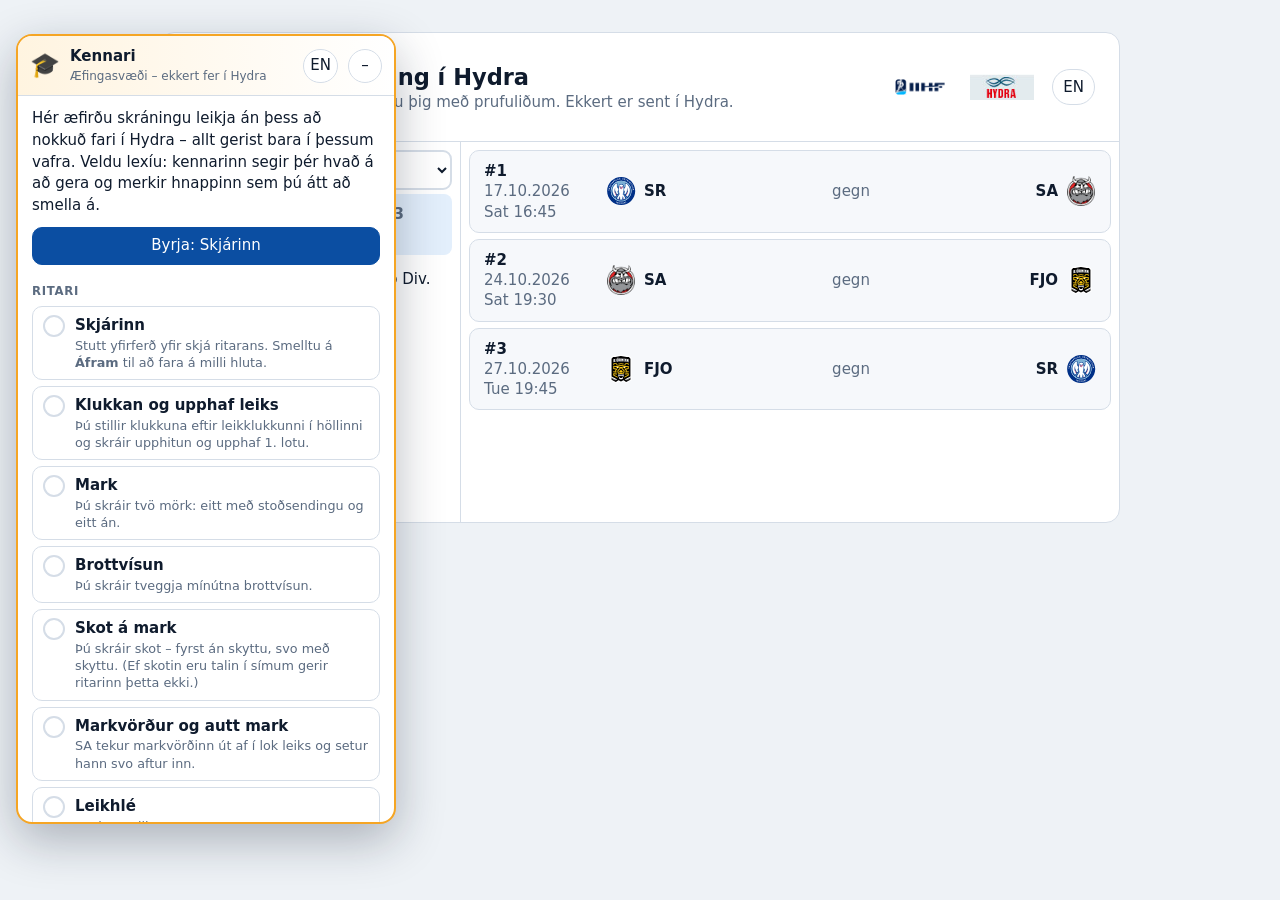
==== training/index.html @ b8232476 "Release 1.4.1 (2026-10-13 20:22 UTC)" ====
<!doctype html>
<html lang="en">
  <head>
    <meta charset="UTF-8" />
    <meta name="viewport" content="width=device-width, initial-scale=1" />
    <title>Game entry · Hydra (demo)</title>
    <style>body{background:#eef2f6;margin:0}</style>
    <script type="module" crossorigin src="./assets/index-sXsvy-70.js"></script>
    <link rel="stylesheet" crossorigin href="./assets/index-Cyy-x0Ru.css">
  </head>
  <body>
    <div id="app"></div>
  </body>
</html>
---- training/assets/index-Cyy-x0Ru.css ----
@font-face{font-family:HUI Numbers;src:url(./barlow-semi-condensed-latin-600-normal-BkLiAYu4.woff2)format("woff2");font-weight:600;font-display:swap}@font-face{font-family:HUI Numbers;src:url(./barlow-semi-condensed-latin-700-normal-BpqDG8I9.woff2)format("woff2");font-weight:700 900;font-display:swap}.hui{--bg:#eef2f6;--surface:#fff;--surface-2:#f6f8fb;--border:#d5dde7;--text:#0f1b2d;--muted:#5b6b80;--accent:#0b4ea2;--accent-ink:#fff;--home:#0b63c4;--home-soft:#e3effc;--away:#c4421a;--away-soft:#fdebe4;--goal:#138a47;--goal-soft:#e2f5ea;--penalty:#d42a2a;--penalty-soft:#fde6e6;--goalie:#c98000;--goalie-soft:#fff3d6;--shot:#4b5ccc;--warn:#b45309;--warn-soft:#fff4e0;--focus:#2f7cf6;--radius:10px;--tap:40px;--gap:10px;--font:15px;--jersey:18px;--clock:48px;--num:"HUI Numbers", "Barlow Semi Condensed", "DIN Alternate", "Roboto Condensed", system-ui, sans-serif;--lightningcss-light:initial;--lightningcss-dark: ;color-scheme:light;font:var(--font) / 1.35 system-ui, -apple-system, "Segoe UI", Roboto, sans-serif;color:var(--text);background:var(--bg);-webkit-font-smoothing:antialiased}.hui.mode-touch{--tap:56px;--gap:12px;--font:17px;--jersey:22px;--clock:58px}.hui.theme-dark{--bg:#0b111a;--surface:#131c28;--surface-2:#1a2533;--border:#2a3748;--text:#e8eef6;--muted:#94a3b8;--accent:#4c8dff;--home:#4c9bff;--home-soft:#11294a;--away:#ff7a4d;--away-soft:#3a1c12;--goal:#39c477;--goal-soft:#10301f;--penalty:#ff5a5a;--penalty-soft:#3a1414;--goalie:#f2b84b;--goalie-soft:#3a2b0c;--shot:#8b9bff;--warn:#f5a524;--warn-soft:#3a2a0c;--lightningcss-light: ;--lightningcss-dark:initial;color-scheme:dark}.hui *,.hui :before,.hui :after{box-sizing:border-box}.hui button,.hui input,.hui select{font:inherit;color:inherit}.hui button{cursor:pointer}.hui :focus-visible{outline:3px solid var(--focus);outline-offset:2px}.hui .muted{color:var(--muted)}.hui .num{font-variant-numeric:tabular-nums}.hui kbd{border:1px solid var(--border);min-width:1.6em;font:600 .72em/1.5 var(--num);text-align:center;color:var(--muted);background:var(--surface);border-bottom-width:2px;border-radius:5px;padding:0 .35em;display:inline-block}.hui.mode-touch kbd{display:none}.app{grid-template-rows:auto auto minmax(0,1fr) auto;grid-template-columns:minmax(0,1fr);height:100dvh;display:grid;overflow:hidden}.main{gap:var(--gap);padding:0 var(--gap) var(--gap);grid-template-columns:minmax(0,1fr) minmax(0,1.7fr) minmax(0,1fr);min-height:0;display:grid}.panel{background:var(--surface);border:1px solid var(--border);border-radius:var(--radius);flex-direction:column;min-height:0;display:flex}.panel>h3,.panel-head{letter-spacing:.04em;text-transform:uppercase;color:var(--muted);border-bottom:1px solid var(--border);align-items:center;gap:8px;margin:0;padding:8px 12px;font-size:.8em;font-weight:650;display:flex}.scroll{min-height:0;overflow:auto}.center{gap:var(--gap);grid-template-rows:auto auto minmax(0,1fr);min-height:0;display:grid}.topbar{padding:8px var(--gap);background:var(--surface);border-bottom:1px solid var(--border);flex-wrap:wrap;align-items:center;gap:8px 14px;display:flex}.brand{white-space:nowrap;align-items:center;gap:10px;font-weight:700;display:flex}.brand small{color:var(--muted);font-size:.75em;font-weight:500;display:block}.gameinfo{white-space:nowrap;text-overflow:ellipsis;min-width:0;color:var(--muted);flex:1;overflow:hidden}.gameinfo b{color:var(--text)}.partners{opacity:.9;align-items:center;gap:10px;display:flex}.seg{border:1px solid var(--border);background:var(--surface-2);border-radius:999px;padding:2px;display:inline-flex}.seg button{min-height:30px;color:var(--muted);background:0 0;border:0;border-radius:999px;padding:4px 12px}.seg button[aria-pressed=true]{background:var(--accent);color:var(--accent-ink)}.iconbtn{border:1px solid var(--border);background:var(--surface);border-radius:999px;justify-content:center;align-items:center;gap:6px;min-width:36px;min-height:36px;padding:0 10px;display:inline-flex}.mode-touch .iconbtn{min-width:44px;min-height:44px}.sync{border:1px solid var(--border);background:var(--surface-2);white-space:nowrap;border-radius:999px;align-items:center;gap:6px;padding:4px 10px;font-size:.85em;display:inline-flex}.sync .dot{background:var(--goal);border-radius:50%;width:9px;height:9px}.sync.busy .dot{background:var(--shot);animation:1s infinite pulse}.sync.held .dot{background:var(--goalie)}.sync.bad{border-color:var(--penalty);color:var(--penalty)}.sync.bad .dot{background:var(--penalty)}@keyframes pulse{50%{opacity:.3}}.logo{flex:none;justify-content:center;align-items:center;display:inline-flex}.logo img{object-fit:contain;max-width:100%;max-height:100%}.logo.badge{background:var(--surface-2);border:1px solid var(--border);color:var(--muted);border-radius:8px;font-size:.8em;font-weight:800}.scoreboard{align-items:stretch;gap:var(--gap);padding:var(--gap);grid-template-columns:minmax(0,1fr) auto minmax(0,1fr);display:grid}.team-head{border-radius:var(--radius);background:var(--surface);border:1px solid var(--border);border-top:4px solid var(--team);grid-template-columns:auto 1fr auto;align-items:center;gap:12px;padding:10px 14px;display:grid}.team-head.away{direction:rtl;grid-template-columns:auto 1fr auto}.team-head.away>*{direction:ltr}.team-head .tname{min-width:0}.team-head .tname b{letter-spacing:.02em;font-size:1.35em}.team-head .tname div{color:var(--muted);white-space:nowrap;text-overflow:ellipsis;font-size:.85em;overflow:hidden}.score{font:800 calc(var(--clock) * 1.05) / 1 var(--num);font-variant-numeric:tabular-nums;text-align:center;min-width:1.2ch}.team-meta{direction:ltr;flex-wrap:wrap;grid-column:1/-1;align-items:center;gap:8px;display:flex}.away .team-meta{justify-content:flex-end}.pill{border:1px solid var(--border);background:var(--surface-2);white-space:nowrap;border-radius:999px;align-items:center;gap:6px;padding:3px 10px;font-size:.85em;display:inline-flex}.pill.pp{background:var(--goal-soft);border-color:var(--goal);color:var(--goal);font-weight:700}.pill.en{background:var(--goalie-soft);border-color:var(--goalie);color:var(--goalie);font-weight:700}button.pill{min-height:30px}.mode-touch button.pill{min-height:40px}.clockbox{border-radius:var(--radius);color:#f4f7fb;background:#0c1522;border:1px solid #000;flex-direction:column;justify-content:center;align-items:center;gap:6px;min-width:230px;padding:8px 16px;display:flex}.clockbox .period{letter-spacing:.08em;text-transform:uppercase;color:#9fb2c8;align-items:center;gap:8px;font-size:.8em;display:flex}.clockbox .digits{font:700 var(--clock) / 1 var(--num);font-variant-numeric:tabular-nums;color:#ffd84d;background:0 0;border:0;border-radius:8px;padding:0 6px}.clockbox .digits:hover{background:#1b2a3c}.clockbox input.digits{text-align:center;background:#1b2a3c;outline:2px solid #ffd84d;width:4.2ch}.clockbox .elapsed{color:#9fb2c8;font-size:.8em}.clockbox .ctl{gap:6px;display:flex}.clockbox .ctl button{color:#e8eef6;background:#16263a;border:1px solid #2c3d52;border-radius:8px;min-height:32px;padding:0 10px}.mode-touch .clockbox .ctl button{min-height:44px;padding:0 14px}.clockbox .ctl button.run{color:#111;background:#ffd84d;border-color:#ffd84d;font-weight:700}.actions{gap:var(--gap);grid-template-columns:minmax(0,1fr) minmax(0,1fr);display:grid}.actside{border-radius:var(--radius);background:var(--surface);border:1px solid var(--border);border-left:4px solid var(--team);grid-template-columns:repeat(2,minmax(0,1fr));gap:8px;padding:10px;display:grid}.actside .label{grid-column:1/-1;align-items:center;gap:8px;font-weight:700;display:flex}.big{min-height:calc(var(--tap) + 10px);letter-spacing:.04em;color:#fff;text-transform:uppercase;border:0;border-radius:10px;flex-direction:column;justify-content:center;align-items:center;gap:2px;font-weight:800;transition:transform 60ms;display:flex;box-shadow:0 1px #00000026}.big:active{transform:scale(.97)}.big kbd{color:#ffffffe6;background:#0000002e;border-color:#ffffff59}.big.goal{background:var(--goal)}.big.penalty{background:var(--penalty)}.big.shot{background:var(--shot);min-height:var(--tap);flex-direction:row;grid-column:1/-1;gap:10px}.small-actions{flex-wrap:wrap;grid-column:1/-1;gap:6px;display:flex}.btn{min-height:var(--tap);border:1px solid var(--border);background:var(--surface-2);border-radius:9px;justify-content:center;align-items:center;gap:8px;padding:0 14px;font-weight:600;display:inline-flex}.btn:hover{border-color:var(--muted)}.btn.primary{background:var(--accent);border-color:var(--accent);color:var(--accent-ink)}.btn.danger{color:var(--penalty);border-color:var(--penalty);background:0 0}.btn.ghost{background:0 0}.btn[disabled]{opacity:.45;cursor:not-allowed}.btn.sm{min-height:30px;padding:0 10px;font-size:.9em}.mode-touch .btn.sm{min-height:40px}.roster .group{padding:4px 8px 8px}.roster .group h4{color:var(--muted);letter-spacing:.08em;text-transform:uppercase;margin:6px 4px;font-size:.72em}.players{grid-template-columns:repeat(auto-fill,minmax(140px,1fr));gap:6px;display:grid}.pl{min-height:var(--tap);text-align:left;border:1px solid var(--border);background:var(--surface-2);border-radius:8px;grid-template-columns:auto 1fr;align-items:center;gap:8px;padding:4px 8px;display:grid;position:relative}.pl .jn{font:800 var(--jersey) / 1 var(--num);text-align:right;min-width:2.1ch;color:var(--team)}.pl .nm{-webkit-line-clamp:2;-webkit-box-orient:vertical;font-size:.82em;line-height:1.15;display:-webkit-box;overflow:hidden}.pl .tags{gap:3px;font-size:.65em;font-weight:800;display:flex;position:absolute;top:2px;right:4px}.tag{background:var(--surface);border:1px solid var(--border);color:var(--muted);border-radius:4px;padding:0 4px}.tag.box{background:var(--penalty);color:#fff;border-color:var(--penalty)}.tag.net{background:var(--goalie);color:#fff;border-color:var(--goalie)}.tag.bp{background:var(--goal);color:#fff;border-color:var(--goal)}.pl.sel{outline:3px solid var(--team);background:var(--team-soft)}.pl.inbox{opacity:.6}.quick{background:var(--team-soft);border:1px solid var(--team);border-radius:9px;flex-wrap:wrap;align-items:center;gap:6px;margin:6px 8px 10px;padding:8px;display:flex}.box-list{flex-wrap:wrap;gap:8px;padding:8px;display:flex}.box-item{border:1px solid var(--border);border-left:4px solid var(--team);background:var(--surface-2);border-radius:9px;flex:220px;grid-template-columns:auto 1fr auto;align-items:center;gap:10px;min-width:220px;padding:6px 8px 6px 10px;display:grid}.box-item .left{font:800 1.35em var(--num);color:var(--penalty);font-variant-numeric:tabular-nums}.box-item.ending .left{animation:.8s infinite pulse}.empty{color:var(--muted);text-align:center;padding:14px;font-size:.9em}.feed-filter{text-transform:none;letter-spacing:0;gap:4px;margin-left:auto;display:flex}.feed-filter button{border:1px solid var(--border);background:var(--surface);color:var(--muted);border-radius:6px;padding:1px 8px;font-size:.95em}.feed-filter button[aria-pressed=true]{background:var(--text);color:var(--surface)}.ev{width:100%;min-height:var(--tap);border:0;border-bottom:1px solid var(--border);text-align:left;background:0 0;grid-template-columns:64px 26px 1fr auto;align-items:center;gap:10px;padding:6px 12px;display:grid}.ev .t{font-variant-numeric:tabular-nums;line-height:1.15}.ev .t b{display:block}.ev .t small{color:var(--muted)}.ev .what{min-width:0}.ev .what .who{font-weight:650}.ev .what .sub{color:var(--muted);font-size:.85em}.ev.pending{background:repeating-linear-gradient(-45deg, transparent 0 8px, var(--surface-2) 8px 16px)}.state{white-space:nowrap;border-radius:999px;padding:2px 8px;font-size:.78em;font-weight:700}.state.pending,.state.sending{background:var(--home-soft);color:var(--home)}.state.held{background:var(--goalie-soft);color:var(--goalie)}.state.failed{background:var(--penalty-soft);color:var(--penalty)}.statusbar{padding:8px var(--gap);background:var(--surface);border-top:1px solid var(--border);flex-wrap:wrap;align-items:center;gap:10px;display:flex}.statusbar .now{align-items:center;gap:8px;display:flex}.statusbar .spacer{flex:1}.stage{background:var(--text);color:var(--surface);letter-spacing:.03em;border-radius:6px;padding:3px 10px;font-weight:800}.scrim{z-index:40;background:#080e1873;justify-content:flex-end;animation:.12s fade;display:flex;position:fixed;inset:0}@keyframes fade{0%{opacity:0}}.sheet{background:var(--surface);border-left:6px solid var(--team,var(--accent));grid-template-rows:auto minmax(0,1fr) auto;width:min(620px,100%);height:100%;animation:.16s slide;display:grid;box-shadow:-10px 0 40px #00000040}.mode-touch .sheet{width:min(760px,100%)}@keyframes slide{0%{opacity:.6;transform:translate(30px)}}.sheet-head{border-bottom:1px solid var(--border);align-items:center;gap:12px;padding:12px 16px;display:flex}.sheet-head h2{flex:1;margin:0;font-size:1.2em}.sheet-body{flex-direction:column;gap:16px;padding:14px 16px 20px;display:flex;overflow:auto}.sheet-foot{border-top:1px solid var(--border);background:var(--surface-2);align-items:center;gap:10px;padding:12px 16px;display:flex}.sheet-foot .grow{flex:1}.field>label,.field>.lbl{letter-spacing:.05em;text-transform:uppercase;color:var(--muted);align-items:center;gap:8px;margin-bottom:6px;font-size:.78em;font-weight:700;display:flex}.field.active>.lbl{color:var(--team,var(--accent))}.field.active>.lbl:before{content:"";background:var(--team,var(--accent));border-radius:50%;width:8px;height:8px}.row{flex-wrap:wrap;align-items:center;gap:8px;display:flex}.chip{min-height:var(--tap);min-width:var(--tap);border:1px solid var(--border);background:var(--surface-2);border-radius:9px;justify-content:center;align-items:center;gap:6px;padding:0 12px;font-weight:650;display:inline-flex}.chip[aria-pressed=true]{background:var(--team,var(--accent));border-color:var(--team,var(--accent));color:#fff}.chip.suggested{box-shadow:inset 0 0 0 2px var(--goal)}.chip .hint{opacity:.8;font-size:.7em;font-weight:700}.jgrid{grid-template-columns:repeat(auto-fill, minmax(calc(var(--tap) + 14px), 1fr));gap:6px;display:grid}.jbtn{min-height:calc(var(--tap) + 6px);border:1px solid var(--border);background:var(--surface-2);border-radius:9px;flex-direction:column;justify-content:center;align-items:center;padding:2px;line-height:1.05;display:flex}.jbtn b{font:800 var(--jersey) var(--num)}.jbtn small{color:var(--muted);white-space:nowrap;text-overflow:ellipsis;max-width:100%;font-size:.62em;overflow:hidden}.jbtn[aria-pressed=true]{background:var(--team,var(--accent));border-color:var(--team,var(--accent));color:#fff}.jbtn[aria-pressed=true] small{color:#ffffffd9}.jbtn.match{box-shadow:0 0 0 3px var(--focus)}.jbtn[disabled]{opacity:.35}.jbtn.role-a1:after,.jbtn.role-a2:after,.jbtn.role-gs:after{font-size:.6em;font-weight:800}.typed{font:700 1.1em var(--num);background:var(--surface-2);border:1px dashed var(--border);border-radius:6px;min-width:3ch;padding:2px 8px}.timefield{flex-wrap:wrap;align-items:center;gap:10px;display:flex}.timefield input{width:6.5ch;min-height:var(--tap);font:800 1.5em var(--num);text-align:center;border:2px solid var(--border);background:var(--surface);border-radius:9px}.timefield input:focus{border-color:var(--focus)}.keypad{grid-template-columns:repeat(3, var(--tap));gap:6px;display:grid}.keypad button{min-height:var(--tap);border:1px solid var(--border);background:var(--surface-2);font:700 1.1em var(--num);border-radius:9px}.search{width:100%;min-height:var(--tap);border:2px solid var(--border);background:var(--surface);border-radius:9px;padding:0 12px}.search:focus{border-color:var(--focus)}.codes{grid-template-columns:repeat(auto-fill,minmax(140px,1fr));gap:6px;display:grid}.codebtn{min-height:var(--tap);border:1px solid var(--border);background:var(--surface-2);text-align:left;border-radius:9px;padding:4px 10px;line-height:1.15}.codebtn b{font-family:var(--num);display:block}.codebtn small{color:var(--muted)}.codebtn[aria-pressed=true]{background:var(--penalty);border-color:var(--penalty);color:#fff}.codebtn[aria-pressed=true] small{color:#ffffffd9}.note{background:var(--surface-2);border:1px solid var(--border);border-radius:9px;padding:10px 12px;font-size:.9em}.note.warn{background:var(--warn-soft);border-color:var(--warn)}.check{min-height:var(--tap);align-items:center;gap:10px;display:flex}.check input{width:22px;height:22px}details.onice summary{cursor:pointer;font-weight:650}.toggle-row{flex-wrap:wrap;gap:8px;display:flex}.toasts{z-index:60;flex-direction:column;align-items:center;gap:8px;display:flex;position:fixed;bottom:74px;left:50%;transform:translate(-50%)}.toast{color:#fff;background:#0f1b2d;border-radius:10px;align-items:center;gap:14px;padding:10px 14px;animation:.15s fade;display:flex;box-shadow:0 8px 24px #0000004d}.toast.error{background:var(--penalty)}.toast.warn{background:var(--warn)}.toast button{color:#fff;background:0 0;border:1px solid #fff9;border-radius:7px;padding:4px 10px;font-weight:700}.picker{flex-direction:column;align-items:center;gap:20px;min-height:100vh;padding:32px 16px;display:flex}.picker .card{background:var(--surface);border:1px solid var(--border);border-radius:14px;width:min(960px,100%);overflow:hidden}.chooser .hero{border-bottom:1px solid var(--border);align-items:center;gap:18px;padding:22px 24px;display:flex}.chooser .hero h1{margin:0;font-size:1.5em}.chooser .cols{grid-template-columns:300px 1fr;min-height:380px;display:grid}.chooser .comps{border-right:1px solid var(--border);flex-direction:column;gap:4px;padding:8px;display:flex}.chooser .comps button{text-align:left;min-height:var(--tap);background:0 0;border:0;border-radius:8px;padding:10px 12px}.chooser .comps button[aria-pressed=true]{background:var(--home-soft);color:var(--accent);font-weight:700}.chooser .games{flex-direction:column;gap:6px;padding:8px;display:flex}.gamebtn{border:1px solid var(--border);background:var(--surface-2);text-align:left;min-height:calc(var(--tap) + 8px);border-radius:10px;grid-template-columns:110px 1fr auto 1fr;align-items:center;gap:12px;padding:10px 14px;display:grid}.gamebtn:hover{border-color:var(--accent)}.gamebtn .t{align-items:center;gap:8px;font-weight:700;display:flex}.gamebtn .t.away{justify-content:flex-end}.sheet .chooser{border:0}.chooser-note{margin:8px}.sheet .chooser .hero{display:none}@media (width<=640px){.picker{padding:16px 12px}.chooser .hero{flex-wrap:wrap;gap:10px 14px;padding:16px}.chooser .hero>div{flex-basis:calc(100% - 80px)}.chooser .hero h1{font-size:1.3em}.chooser .cols{grid-template-columns:minmax(0,1fr);min-height:0}.chooser .comps{border-right:0;border-bottom:1px solid var(--border)}.gamebtn{grid-template-columns:minmax(0,1fr) auto minmax(0,1fr);gap:6px 10px}.gamebtn>span:first-child{grid-column:1/-1;align-items:baseline;gap:10px;display:flex}}.help-grid{grid-template-columns:auto 1fr;align-items:center;gap:8px 14px;display:grid}.queue-row{border-bottom:1px solid var(--border);grid-template-columns:1fr auto;align-items:center;gap:8px;padding:8px 0;display:grid}@media (width<=980px){.app{grid-template-rows:auto auto auto auto;height:auto;min-height:100dvh;overflow:visible}.topbar{z-index:5;flex-wrap:wrap;position:sticky;top:0}.main{grid-template-rows:auto auto;grid-template-columns:minmax(0,1fr) minmax(0,1fr)}.main>.center{grid-area:1/1/auto/-1;grid-template-rows:auto auto auto}.center .panel .scroll{max-height:50vh}.roster .scroll{max-height:none}.scoreboard{grid-template-columns:minmax(0,1fr) minmax(0,1fr)}.clockbox{grid-area:1/1/auto/-1}.statusbar{z-index:5;position:sticky;bottom:0}.partners,.gameinfo{display:none}.chooser .cols{grid-template-columns:1fr}}@media (width<=640px){.actions,.main{grid-template-columns:minmax(0,1fr)}.big{letter-spacing:0;font-size:.85em}.players{grid-template-columns:repeat(auto-fill,minmax(110px,1fr))}}.big{text-align:center;line-height:1.1}.ev-period{z-index:1;letter-spacing:.08em;text-transform:uppercase;color:var(--muted);background:var(--surface-2);border-bottom:1px solid var(--border);padding:4px 12px;font-size:.72em;font-weight:800;position:sticky;top:0}.ev{grid-template-columns:58px 26px minmax(0,1fr) auto;align-items:start;padding:8px 12px}.ev .ic{margin-top:2px}.ev .what .head{letter-spacing:.04em;text-transform:uppercase;color:var(--team);font-size:.75em;font-weight:800}.ev .what .who{overflow-wrap:anywhere;font-weight:650}.ev .right{flex-direction:column;align-items:flex-end;gap:4px;display:flex}.state.run{background:var(--penalty-soft);color:var(--penalty)}.state.done{background:var(--surface-2);color:var(--muted)}.state.warn{background:var(--warn-soft);color:var(--warn)}.summary-line{background:var(--team-soft,var(--surface-2));border:1px solid var(--team,var(--border));border-radius:10px;flex-wrap:wrap;gap:4px 14px;padding:10px 12px;font-weight:600;display:flex}.summary-line .muted{font-weight:500}.ev .t b{font:700 1.25em/1 var(--num);letter-spacing:.01em}.ev .t small{font-family:var(--num);font-weight:600}.clockbox .digits{letter-spacing:.02em}.clockbox .elapsed,.pill.num,.box-item .left{font-family:var(--num);font-weight:600}.hui .big{color:#fff;font-size:1.08em;font-weight:800}.hui .big.shot{font-size:1em}.ev .ic{width:34px;height:34px;color:var(--muted);background:var(--surface-2);border:1px solid var(--border);border-radius:9px;place-items:center;display:grid;position:relative}.ev .ic .icon{width:22px;height:22px}.ev.goal .ic{color:var(--goal);background:var(--goal-soft);border-color:#0000}.ev.penalty .ic{color:var(--penalty);background:var(--penalty-soft);border-color:#0000}.ev.goalie .ic{color:var(--text);background:var(--goalie-soft);border-color:#0000}.ev.goalie .ic .icon{width:27px;height:27px}.ev .ic .badge-ic{position:absolute;right:-9px}.ev .ic .badge-ic .icon{width:14px;height:14px}.ev .ic .badge-ic.in{top:-6px}.ev .ic .badge-ic.out,.ev .ic .badge-ic.miss{bottom:-6px}.gk-moves{flex-wrap:wrap;gap:2px 14px;display:flex}.gk-move{align-items:center;gap:4px;display:inline-flex}.gk-move .icon{flex:none}.gk-move.in .icon{color:var(--goal)}.gk-move.out .icon{color:var(--penalty)}.badge-ic{background:var(--surface);border-radius:50%;place-items:center;padding:1px;display:grid}.badge-ic.in{color:var(--goal)}.badge-ic.out,.badge-ic.miss{color:var(--penalty)}.ev{box-shadow:inset 4px 0 0 var(--team);background:linear-gradient(90deg, var(--team-soft), transparent 70%);grid-template-columns:58px 28px 34px minmax(0,1fr) auto;column-gap:12px}.ev:hover{background:linear-gradient(90deg, var(--team-soft), var(--surface-2) 70%)}.ev .tm{place-items:center;height:34px;display:grid}@media (width<=640px){.ev{grid-template-columns:50px 24px 30px minmax(0,1fr);column-gap:8px}.ev .tm .logo{width:24px!important;height:24px!important}.ev .right{flex-direction:row;grid-column:4}}.logo.assoc{position:relative}.logo .flagdot{box-shadow:0 0 0 1.5px var(--surface);border-radius:50%;position:absolute;bottom:-3px;right:-3px}.logo.flag img{border-radius:50%}.big .icon,.btn .icon{flex:none}.big.goal,.big.penalty{flex-direction:row;gap:8px}.actside{container-type:inline-size}.big{min-width:0}@container (width<=340px){.big.goal,.big.penalty{letter-spacing:.01em;gap:5px;padding:0 6px;font-size:.88em}.big.goal .icon,.big.penalty .icon{width:22px;height:22px}.big.goal kbd,.big.penalty kbd{display:none}}@container (width<=250px){.big.goal .icon,.big.penalty .icon{display:none}}.jbtn{position:relative}.jnote{letter-spacing:.04em;color:var(--penalty);font:800 .58em/1 system-ui,sans-serif;position:absolute;top:2px;right:3px}.jbtn[aria-pressed=true] .jnote{color:#fff}.picker .resume{justify-content:center;width:min(960px,100%);margin-bottom:12px}.logo.assoc>img:first-child{box-sizing:border-box;box-shadow:0 0 0 1px var(--border);background:#fff;border-radius:18%;padding:8%}.btn.danger.armed{background:var(--penalty);border-color:var(--penalty);color:#fff}.timesup{background:var(--warn-soft);border:1px solid var(--warn);border-radius:10px;gap:6px;margin:8px;padding:8px;display:grid}.timesup-head{color:var(--warn);justify-content:space-between;align-items:center;gap:8px;font-size:.85em;display:flex}.box-item.up .left{color:var(--warn)}.bench .topbar{flex-wrap:wrap;gap:8px}.bench-main{gap:var(--gap);padding:var(--gap);grid-template-columns:minmax(0,1fr) minmax(0,1fr);align-content:start;display:grid}.bench-team{border-top:4px solid var(--team);padding:12px}.bench-head{align-items:center;gap:10px;margin-bottom:10px;display:flex}.bench-count{font:700 3.2em/1 var(--num);text-align:right;color:var(--team);margin-left:auto}.bench-count small{color:var(--muted);font:600 .28em/1.3 system-ui,sans-serif;display:block}.bench-plus{width:100%;min-height:calc(var(--tap) * 1.8);flex-direction:row;gap:10px;font-size:1.2em}.bench-plus[disabled]{opacity:.45}.bench .jgrid{grid-template-columns:repeat(auto-fill,minmax(64px,1fr))}.bench .jbtn{min-height:calc(var(--tap) + 14px)}.bench-foot{flex-wrap:wrap;grid-column:1/-1;align-items:center;gap:10px;display:flex}.big.shot.onbench{opacity:.8;font-size:.85em}@media (width<=760px){.bench-main{grid-template-columns:minmax(0,1fr)}}.bench-note{margin:8px 12px 0}.hui button{touch-action:manipulation}.bench-one,.team-choice{flex-direction:column;height:auto;min-height:100dvh;display:flex;overflow:visible}.one-head{z-index:5;padding:10px 14px;padding-top:calc(10px + env(safe-area-inset-top));background:linear-gradient(var(--team-soft), var(--surface));border-bottom:4px solid var(--team);align-items:center;gap:10px;display:flex;position:sticky;top:0}.one-team{min-width:0;color:inherit;text-align:left;background:0 0;border:0;border-radius:10px;align-items:center;gap:10px;padding:4px;display:flex}.one-team b{font:800 1.5em/1 var(--num);display:block}.one-team small{white-space:nowrap;text-overflow:ellipsis;max-width:42vw;color:var(--muted);display:block;overflow:hidden}.one-count{font:700 3.6em/.9 var(--num);color:var(--team);text-align:right;margin-left:auto}.one-count small{color:var(--muted);white-space:nowrap;margin-top:4px;font:600 .22em/1.3 system-ui,sans-serif;display:block}.one-bar{flex-wrap:wrap;justify-content:space-between;align-items:center;gap:8px;padding:10px 14px 0;display:flex}.bench-one .conn-banner{margin:10px 14px 0}.one-main{padding:12px 14px calc(96px + env(safe-area-inset-bottom));flex-direction:column;flex:1;gap:12px;display:flex}.one-main .bench-plus{min-height:64px}.one-main .bench-plus small{opacity:.85;font-weight:500}.sgrid{grid-template-columns:repeat(auto-fill,minmax(88px,1fr));gap:8px;display:grid}.sbtn{border:1px solid var(--border);border-bottom:3px solid var(--team);background:var(--surface);min-height:76px;color:var(--text);border-radius:14px;flex-direction:column;justify-content:center;align-items:center;gap:2px;padding:6px 4px;line-height:1;display:flex;position:relative;overflow:hidden;box-shadow:0 1px 2px #0f1b2d14}.sbtn:active{background:var(--team-soft);transform:scale(.96)}.sbtn b{font:800 2em/1 var(--num)}.sbtn small{white-space:nowrap;text-overflow:ellipsis;max-width:100%;color:var(--muted);font-size:.72em;overflow:hidden}.scount{background:var(--team);color:#fff;min-width:22px;font:800 .8em/1.2 var(--num);border-radius:999px;padding:2px 6px;font-style:normal;position:absolute;top:5px;right:6px}.sflash{background:var(--team);opacity:0;pointer-events:none;animation:.45s ease-out sflash;position:absolute;inset:0}@keyframes sflash{0%{opacity:.45}to{opacity:0}}.correcting .sbtn{border-color:var(--penalty);border-bottom-color:var(--penalty)}.one-hint{margin:0;font-size:.85em}.one-foot{z-index:5;padding:10px 14px calc(10px + env(safe-area-inset-bottom));background:var(--surface);border-top:1px solid var(--border);grid-template-columns:minmax(0,1fr) auto auto;gap:8px;display:grid;position:fixed;bottom:0;left:0;right:0;box-shadow:0 -6px 18px #0f1b2d14}.one-foot .btn{min-height:54px;font-size:1.05em}.one-foot .one-undo{font-weight:800}.one-scrim{z-index:6;background:#0f1b2d26;position:fixed;inset:0}.one-menu{right:14px;bottom:calc(84px + env(safe-area-inset-bottom));z-index:7;background:var(--surface);border:1px solid var(--border);border-radius:14px;flex-direction:column;gap:6px;padding:10px;display:flex;position:fixed;box-shadow:0 12px 32px #0f1b2d40}.one-menu .btn{justify-content:flex-start;min-height:48px}.bench-one~.toasts,.team-choice~.toasts{bottom:calc(90px + env(safe-area-inset-bottom))}.choice-head{padding:12px 16px;padding-top:calc(12px + env(safe-area-inset-top));background:var(--surface);border-bottom:1px solid var(--border);align-items:center;gap:10px;display:flex}.choice-head small{color:var(--muted);display:block}.choice-main{flex-direction:column;gap:12px;width:100%;max-width:560px;margin:0 auto;padding:20px 16px 32px;display:flex}.choice-main h1{margin:4px 0 0;font-size:1.6em;line-height:1.15}.choice-main>p{margin:0 0 4px}.choice-team{border:2px solid var(--team);background:linear-gradient(90deg, var(--team-soft), var(--surface) 70%);min-height:96px;color:var(--text);text-align:left;border-radius:16px;align-items:center;gap:14px;padding:14px 16px;display:flex}.choice-team:active{transform:scale(.98)}.choice-team b{font:800 1.8em/1 var(--num);color:var(--team);display:block}.choice-team small{color:var(--muted);font-size:.95em;display:block}.choice-team em{text-transform:uppercase;letter-spacing:.06em;color:var(--muted);margin-left:auto;font-size:.8em;font-style:normal;font-weight:700}.choice-both{flex-direction:column;gap:0;min-height:56px;padding:8px 14px}.choice-both .muted{font-size:.9em;font-weight:500}.choice-links{justify-content:center;gap:8px;margin-top:6px;display:flex}.so-score{flex-wrap:wrap;align-items:center;gap:12px;font-size:1.25em;display:flex}.so-team{align-items:center;gap:8px;font-weight:800;display:inline-flex}.so-team b{font:700 1.6em/1 var(--num)}.so-team.won b{text-underline-offset:6px;text-decoration:underline;text-decoration-thickness:3px}.so-dash{color:var(--muted);font-weight:800}.so-current{border:2px solid var(--border);background:var(--surface-2);border-radius:12px;margin-top:12px;padding:12px}.so-who{flex-wrap:wrap;align-items:center;gap:8px;margin:6px 0 10px;font-size:1.15em;display:flex}.so-results{grid-template-columns:repeat(auto-fill,minmax(150px,1fr));gap:8px;display:grid}.so-results .btn{min-height:calc(var(--tap) + 6px);justify-content:space-between}.btn.goal-btn{background:var(--goal);border-color:var(--goal);color:#fff}.so-table{border-collapse:collapse;width:100%;margin-top:12px}.so-table td{border-bottom:1px solid var(--border);vertical-align:middle;padding:6px 8px}.so-table tr td:first-child{box-shadow:inset 3px 0 0 var(--team);width:2.5em}.so-table tr.cur td{background:var(--surface-2);font-weight:700}.so-table .res.r8{color:var(--goal);font-weight:800}.so-table .res.r7{color:var(--muted)}.note.ok{background:var(--goal-soft);border-color:var(--goal)}.pill.ok{background:var(--goal);color:#fff;border-color:var(--goal)}.conn-banner{margin:8px var(--gap) 0;border:2px solid var(--warn);background:var(--warn-soft);border-radius:10px;flex-wrap:wrap;align-items:center;gap:12px;padding:10px 14px;display:flex}.conn-banner.session{border-color:var(--penalty);background:var(--penalty-soft)}.conn-banner span{flex:1;min-width:240px}.conn-banner a{color:inherit;font-weight:700}.state.sent{background:var(--goal-soft);color:var(--goal)}.topbar .conn-banner{flex-basis:100%;margin:2px 0 0}.teach{z-index:70;background:var(--surface);width:min(380px,100vw - 32px);max-height:calc(100dvh - 110px);color:var(--text);border:2px solid #f5a524;border-radius:16px;flex-direction:column;font-size:15px;line-height:1.45;display:flex;position:fixed;bottom:76px;left:16px;overflow:hidden;box-shadow:0 16px 48px #0f1b2d4d}.teach-head{background:linear-gradient(90deg, #fff4e0, var(--surface));border-bottom:1px solid var(--border);align-items:center;gap:10px;padding:10px 12px;display:flex}.theme-dark .teach-head{background:linear-gradient(90deg, #3a2a0c, var(--surface))}.teach-head small{color:var(--muted);font-size:.8em;display:block}.teach-badge{font-size:1.6em}.teach-sp{flex:1}.teach-x{border:1px solid var(--border);background:var(--surface);min-width:34px;min-height:34px;color:var(--text);border-radius:999px;font-weight:700}.teach-body{padding:12px 14px 14px;overflow:auto}.teach-intro,.teach-text{margin:0 0 10px}.teach-text.ok{color:var(--goal)}.teach-text .ui{border:1px solid var(--border);background:var(--surface-2);white-space:nowrap;border-radius:6px;padding:0 .4em;font-weight:700;display:inline-block}.teach-win b{color:var(--goal)}.teach-title{align-items:center;gap:10px;margin-bottom:8px;font-size:1.05em;display:flex}.teach-dots{gap:4px;margin-left:auto;display:inline-flex}.teach-dots i{background:var(--border);border-radius:50%;width:8px;height:8px}.teach-dots i.d{background:var(--goal)}.teach-dots i.c{background:#f5a524}.teach-foot{flex-wrap:wrap;gap:6px;margin-top:6px;display:flex}.teach-btn{border:1px solid var(--border);background:var(--surface-2);min-height:38px;color:var(--text);border-radius:10px;padding:0 12px;font-weight:600}.teach-btn.pri{background:var(--accent);border-color:var(--accent);color:var(--accent-ink)}.teach-btn.wide{width:100%;margin-bottom:6px}.teach-group h4{text-transform:uppercase;letter-spacing:.06em;color:var(--muted);margin:12px 0 6px;font-size:.78em}.teach-lesson{border:1px solid var(--border);background:var(--surface);width:100%;color:var(--text);text-align:left;border-radius:10px;align-items:flex-start;gap:10px;margin-bottom:6px;padding:8px 10px;display:flex}.teach-lesson:hover{border-color:var(--accent)}.teach-lesson small{color:var(--muted);font-size:.85em;line-height:1.35;display:block}.teach-check{border:2px solid var(--border);color:#fff;border-radius:50%;flex:none;place-items:center;width:22px;height:22px;font-size:.8em;font-weight:800;display:grid}.teach-lesson.done .teach-check{background:var(--goal);border-color:var(--goal)}.teach-pill{z-index:70;background:var(--surface);color:var(--text);border:2px solid #f5a524;border-radius:999px;padding:10px 16px;font-weight:800;position:fixed;bottom:76px;left:16px;box-shadow:0 8px 24px #0f1b2d40}.teach-hl{outline-offset:3px;animation:1.2s ease-in-out infinite teachpulse;outline:3px solid #f5a524!important}@keyframes teachpulse{0%,to{box-shadow:0 0 #f5a524b3}50%{box-shadow:0 0 0 10px #f5a52400}}@media (width<=640px){.teach{width:auto;max-height:46dvh;font-size:14px;inset:8px 8px auto}.teach-pill{inset:8px 8px auto auto}}.sync.watch .dot{background:var(--accent)}.watch-banner{border:2px solid var(--accent);background:var(--home-soft);border-radius:10px;flex-basis:100%;padding:8px 14px}.clockbox.watch{justify-content:center;gap:6px}.watch-stage{font:800 2em/1.1 var(--num);color:#ffd23f;text-align:center}.watch-pill{border:2px solid var(--accent);color:var(--accent);border-radius:999px;padding:6px 14px;font-weight:800}
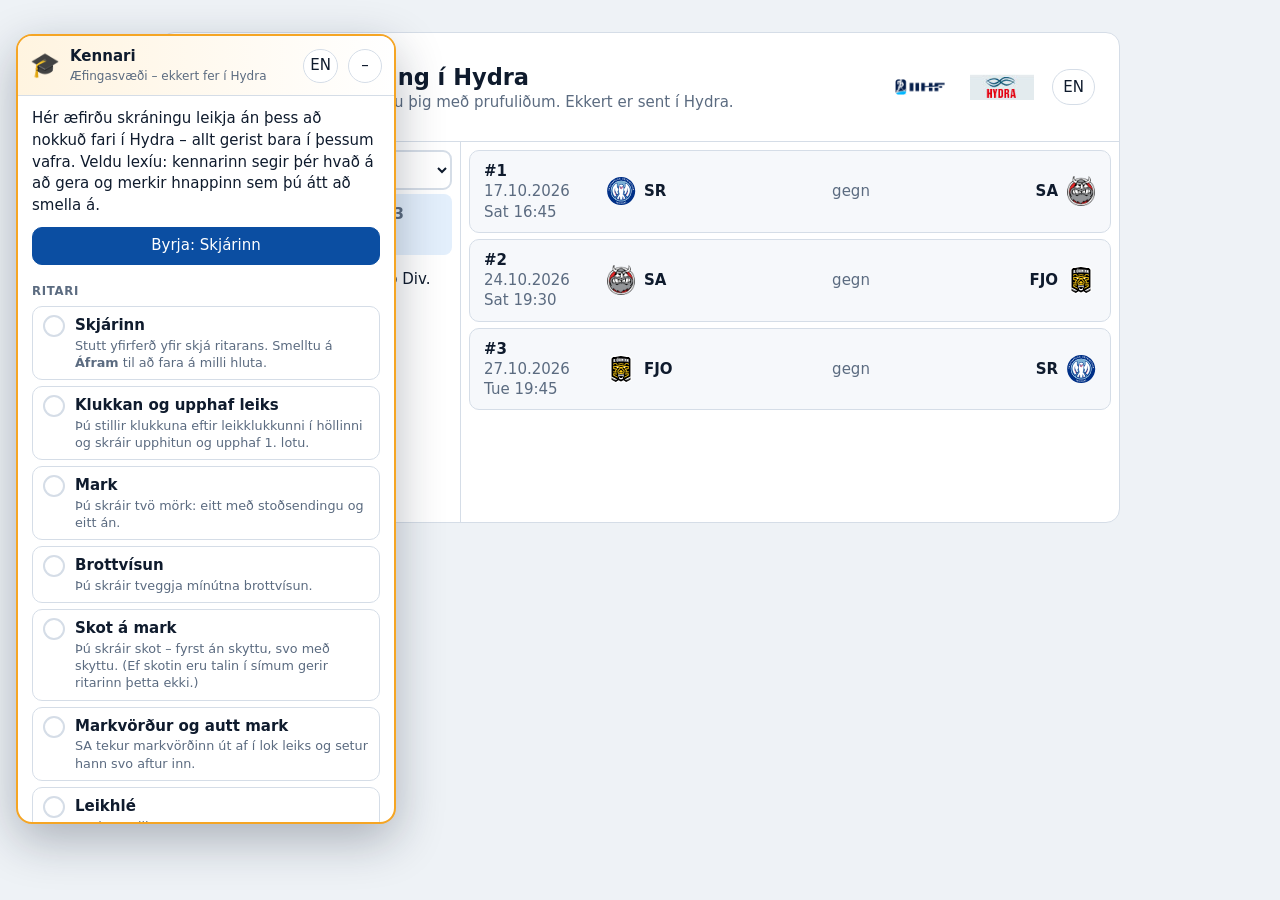
==== commit 9072a7a4: "Release 1.4.3 (2026-10-13 20:39 UTC)" ====
--- a/training/index.html
+++ b/training/index.html
@@ -5,8 +5,8 @@
     <meta name="viewport" content="width=device-width, initial-scale=1" />
     <title>Game entry · Hydra (demo)</title>
     <style>body{background:#eef2f6;margin:0}</style>
-    <script type="module" crossorigin src="./assets/index-sXsvy-70.js"></script>
-    <link rel="stylesheet" crossorigin href="./assets/index-Cyy-x0Ru.css">
+    <script type="module" crossorigin src="./assets/index-MjdEsTGL.js"></script>
+    <link rel="stylesheet" crossorigin href="./assets/index-DLDKRZrW.css">
   </head>
   <body>
     <div id="app"></div>
--- a/training/assets/index-DLDKRZrW.css
+++ b/training/assets/index-DLDKRZrW.css
@@ -0,0 +1 @@
+@font-face{font-family:HUI Numbers;src:url(./barlow-semi-condensed-latin-600-normal-BkLiAYu4.woff2)format("woff2");font-weight:600;font-display:swap}@font-face{font-family:HUI Numbers;src:url(./barlow-semi-condensed-latin-700-normal-BpqDG8I9.woff2)format("woff2");font-weight:700 900;font-display:swap}.hui{--bg:#eef2f6;--surface:#fff;--surface-2:#f6f8fb;--border:#d5dde7;--text:#0f1b2d;--muted:#5b6b80;--accent:#0b4ea2;--accent-ink:#fff;--accent-soft:#e3effc;--home:#0b63c4;--home-soft:#e3effc;--away:#c4421a;--away-soft:#fdebe4;--goal:#138a47;--goal-soft:#e2f5ea;--penalty:#d42a2a;--penalty-soft:#fde6e6;--goalie:#c98000;--goalie-soft:#fff3d6;--shot:#4b5ccc;--warn:#b45309;--warn-soft:#fff4e0;--focus:#2f7cf6;--radius:10px;--tap:40px;--gap:10px;--font:15px;--jersey:18px;--clock:48px;--num:"HUI Numbers", "Barlow Semi Condensed", "DIN Alternate", "Roboto Condensed", system-ui, sans-serif;--lightningcss-light:initial;--lightningcss-dark: ;color-scheme:light;font:var(--font) / 1.35 system-ui, -apple-system, "Segoe UI", Roboto, sans-serif;color:var(--text);background:var(--bg);-webkit-font-smoothing:antialiased}.hui.mode-touch{--tap:56px;--gap:12px;--font:17px;--jersey:22px;--clock:58px}.hui.theme-dark{--bg:#0b111a;--surface:#131c28;--surface-2:#1a2533;--border:#2a3748;--text:#e8eef6;--muted:#94a3b8;--accent:#4c8dff;--accent-soft:#11294a;--home:#4c9bff;--home-soft:#11294a;--away:#ff7a4d;--away-soft:#3a1c12;--goal:#39c477;--goal-soft:#10301f;--penalty:#ff5a5a;--penalty-soft:#3a1414;--goalie:#f2b84b;--goalie-soft:#3a2b0c;--shot:#8b9bff;--warn:#f5a524;--warn-soft:#3a2a0c;--lightningcss-light: ;--lightningcss-dark:initial;color-scheme:dark}.hui *,.hui :before,.hui :after{box-sizing:border-box}.hui button,.hui input,.hui select{font:inherit;color:inherit}.hui button{cursor:pointer}.hui :focus-visible{outline:3px solid var(--focus);outline-offset:2px}.hui .muted{color:var(--muted)}.hui .num{font-variant-numeric:tabular-nums}.hui kbd{border:1px solid var(--border);min-width:1.6em;font:600 .72em/1.5 var(--num);text-align:center;color:var(--muted);background:var(--surface);border-bottom-width:2px;border-radius:5px;padding:0 .35em;display:inline-block}.hui.mode-touch kbd{display:none}.app{grid-template-rows:auto auto minmax(0,1fr) auto;grid-template-columns:minmax(0,1fr);height:100dvh;display:grid;overflow:hidden}.main{gap:var(--gap);padding:0 var(--gap) var(--gap);grid-template-columns:minmax(0,1fr) minmax(0,1.7fr) minmax(0,1fr);min-height:0;display:grid}.panel{background:var(--surface);border:1px solid var(--border);border-radius:var(--radius);flex-direction:column;min-height:0;display:flex}.panel>h3,.panel-head{letter-spacing:.04em;text-transform:uppercase;color:var(--muted);border-bottom:1px solid var(--border);align-items:center;gap:8px;margin:0;padding:8px 12px;font-size:.8em;font-weight:650;display:flex}.scroll{min-height:0;overflow:auto}.center{gap:var(--gap);grid-template-rows:auto auto minmax(0,1fr);min-height:0;display:grid}.topbar{padding:8px var(--gap);background:var(--surface);border-bottom:1px solid var(--border);flex-wrap:wrap;align-items:center;gap:8px 14px;display:flex}.brand{white-space:nowrap;align-items:center;gap:10px;font-weight:700;display:flex}.brand small{color:var(--muted);font-size:.75em;font-weight:500;display:block}.gameinfo{white-space:nowrap;text-overflow:ellipsis;min-width:0;color:var(--muted);flex:1;overflow:hidden}.gameinfo b{color:var(--text)}.partners{opacity:.9;align-items:center;gap:10px;display:flex}.seg{border:1px solid var(--border);background:var(--surface-2);border-radius:999px;padding:2px;display:inline-flex}.seg button{min-height:30px;color:var(--muted);background:0 0;border:0;border-radius:999px;padding:4px 12px}.seg button[aria-pressed=true]{background:var(--accent);color:var(--accent-ink)}.iconbtn{border:1px solid var(--border);background:var(--surface);border-radius:999px;justify-content:center;align-items:center;gap:6px;min-width:36px;min-height:36px;padding:0 10px;display:inline-flex}.mode-touch .iconbtn{min-width:44px;min-height:44px}.sync{border:1px solid var(--border);background:var(--surface-2);white-space:nowrap;border-radius:999px;align-items:center;gap:6px;padding:4px 10px;font-size:.85em;display:inline-flex}.sync .dot{background:var(--goal);border-radius:50%;width:9px;height:9px}.sync.busy .dot{background:var(--shot);animation:1s infinite pulse}.sync.held .dot{background:var(--goalie)}.sync.bad{border-color:var(--penalty);color:var(--penalty)}.sync.bad .dot{background:var(--penalty)}@keyframes pulse{50%{opacity:.3}}.logo{flex:none;justify-content:center;align-items:center;display:inline-flex}.logo img{object-fit:contain;max-width:100%;max-height:100%}.logo.badge{background:var(--surface-2);border:1px solid var(--border);color:var(--muted);border-radius:8px;font-size:.8em;font-weight:800}.scoreboard{align-items:stretch;gap:var(--gap);padding:var(--gap);grid-template-columns:minmax(0,1fr) auto minmax(0,1fr);display:grid}.team-head{border-radius:var(--radius);background:var(--surface);border:1px solid var(--border);border-top:4px solid var(--team);grid-template-columns:auto 1fr auto;align-items:center;gap:12px;padding:10px 14px;display:grid}.team-head.away{direction:rtl;grid-template-columns:auto 1fr auto}.team-head.away>*{direction:ltr}.team-head .tname{min-width:0}.team-head .tname b{letter-spacing:.02em;font-size:1.35em}.team-head .tname div{color:var(--muted);white-space:nowrap;text-overflow:ellipsis;font-size:.85em;overflow:hidden}.score{font:800 calc(var(--clock) * 1.05) / 1 var(--num);font-variant-numeric:tabular-nums;text-align:center;min-width:1.2ch}.team-meta{direction:ltr;flex-wrap:wrap;grid-column:1/-1;align-items:center;gap:8px;display:flex}.away .team-meta{justify-content:flex-end}.gk-pill{min-width:0;max-width:100%}.gk-pill .gk-name{white-space:nowrap;text-overflow:ellipsis;font-weight:700;overflow:hidden}.pill{border:1px solid var(--border);background:var(--surface-2);white-space:nowrap;border-radius:999px;align-items:center;gap:6px;padding:3px 10px;font-size:.85em;display:inline-flex}.pill.pp{background:var(--goal-soft);border-color:var(--goal);color:var(--goal);font-weight:700}.pill.en{background:var(--goalie-soft);border-color:var(--goalie);color:var(--goalie);font-weight:700}button.pill{min-height:30px}.mode-touch button.pill{min-height:40px}.clockbox{border-radius:var(--radius);color:#f4f7fb;background:#0c1522;border:1px solid #000;flex-direction:column;justify-content:center;align-items:center;gap:6px;min-width:230px;padding:8px 16px;display:flex}.clockbox .period{letter-spacing:.08em;text-transform:uppercase;color:#9fb2c8;align-items:center;gap:8px;font-size:.8em;display:flex}.clockbox .digits{font:700 var(--clock) / 1 var(--num);font-variant-numeric:tabular-nums;color:#ffd84d;background:0 0;border:0;border-radius:8px;padding:0 6px}.clockbox .digits:hover{background:#1b2a3c}.clockbox input.digits{text-align:center;background:#1b2a3c;outline:2px solid #ffd84d;width:4.2ch}.clockbox .elapsed{color:#9fb2c8;font-size:.8em}.clockbox .ctl{gap:6px;display:flex}.clockbox .ctl button{color:#e8eef6;background:#16263a;border:1px solid #2c3d52;border-radius:8px;min-height:32px;padding:0 10px}.mode-touch .clockbox .ctl button{min-height:44px;padding:0 14px}.clockbox .ctl button.run{color:#111;background:#ffd84d;border-color:#ffd84d;font-weight:700}.actions{gap:var(--gap);grid-template-columns:minmax(0,1fr) minmax(0,1fr);display:grid}.actside{border-radius:var(--radius);background:var(--surface);border:1px solid var(--border);border-left:4px solid var(--team);grid-template-columns:repeat(2,minmax(0,1fr));gap:8px;padding:10px;display:grid}.actside .label{grid-column:1/-1;align-items:center;gap:8px;font-weight:700;display:flex}.big{min-height:calc(var(--tap) + 10px);letter-spacing:.04em;color:#fff;text-transform:uppercase;border:0;border-radius:10px;flex-direction:column;justify-content:center;align-items:center;gap:2px;font-weight:800;transition:transform 60ms;display:flex;box-shadow:0 1px #00000026}.big:active{transform:scale(.97)}.big kbd{color:#ffffffe6;background:#0000002e;border-color:#ffffff59}.big.goal{background:var(--goal)}.big.penalty{background:var(--penalty)}.big.shot{background:var(--shot);min-height:var(--tap);flex-direction:row;grid-column:1/-1;gap:10px}.small-actions{flex-wrap:wrap;grid-column:1/-1;gap:6px;display:flex}.btn{min-height:var(--tap);border:1px solid var(--border);background:var(--surface-2);border-radius:9px;justify-content:center;align-items:center;gap:8px;padding:0 14px;font-weight:600;display:inline-flex}.btn:hover{border-color:var(--muted)}.btn.primary{background:var(--accent);border-color:var(--accent);color:var(--accent-ink)}.btn.danger{color:var(--penalty);border-color:var(--penalty);background:0 0}.btn.ghost{background:0 0}.btn[disabled]{opacity:.45;cursor:not-allowed}.btn.sm{min-height:30px;padding:0 10px;font-size:.9em}.mode-touch .btn.sm{min-height:40px}.roster .group{padding:4px 8px 8px}.roster .group h4{color:var(--muted);letter-spacing:.08em;text-transform:uppercase;margin:6px 4px;font-size:.72em}.players{grid-template-columns:repeat(auto-fill,minmax(140px,1fr));gap:6px;display:grid}.pl{min-height:var(--tap);text-align:left;border:1px solid var(--border);background:var(--surface-2);border-radius:8px;grid-template-columns:auto 1fr;align-items:center;gap:8px;padding:4px 8px;display:grid;position:relative}.pl .jn{font:800 var(--jersey) / 1 var(--num);text-align:right;min-width:2.1ch;color:var(--team-ink,var(--team))}.pl .nm{-webkit-line-clamp:2;-webkit-box-orient:vertical;font-size:.82em;line-height:1.15;display:-webkit-box;overflow:hidden}.pl .tags{gap:3px;font-size:.65em;font-weight:800;display:flex;position:absolute;top:2px;right:4px}.tag{background:var(--surface);border:1px solid var(--border);color:var(--muted);border-radius:4px;padding:0 4px}.tag.box{background:var(--penalty);color:#fff;border-color:var(--penalty)}.tag.net{background:var(--goalie);color:#fff;border-color:var(--goalie)}.tag.bp{background:var(--goal);color:#fff;border-color:var(--goal)}.pl.sel{outline:3px solid var(--team);background:var(--team-soft)}.pl.inbox{opacity:.6}.quick{background:var(--team-soft);border:1px solid var(--team);border-radius:9px;flex-wrap:wrap;align-items:center;gap:6px;margin:6px 8px 10px;padding:8px;display:flex}.box-list{flex-wrap:wrap;gap:8px;padding:8px;display:flex}.box-item{border:1px solid var(--border);border-left:4px solid var(--team);background:var(--surface-2);border-radius:9px;flex:220px;grid-template-columns:auto 1fr auto;align-items:center;gap:10px;min-width:220px;padding:6px 8px 6px 10px;display:grid}.box-item .left{font:800 1.35em var(--num);color:var(--penalty);font-variant-numeric:tabular-nums}.box-item.ending .left{animation:.8s infinite pulse}.empty{color:var(--muted);text-align:center;padding:14px;font-size:.9em}.feed-filter{text-transform:none;letter-spacing:0;gap:4px;margin-left:auto;display:flex}.feed-filter button{border:1px solid var(--border);background:var(--surface);color:var(--muted);border-radius:6px;padding:1px 8px;font-size:.95em}.feed-filter button[aria-pressed=true]{background:var(--text);color:var(--surface)}.ev{width:100%;min-height:var(--tap);border:0;border-bottom:1px solid var(--border);text-align:left;background:0 0;grid-template-columns:64px 26px 1fr auto;align-items:center;gap:10px;padding:6px 12px;display:grid}.ev .t{font-variant-numeric:tabular-nums;line-height:1.15}.ev .t b{display:block}.ev .t small{color:var(--muted)}.ev .what{min-width:0}.ev .what .who{font-weight:650}.ev .what .sub{color:var(--muted);font-size:.85em}.ev.pending{background:repeating-linear-gradient(-45deg, transparent 0 8px, var(--surface-2) 8px 16px)}.state{white-space:nowrap;border-radius:999px;padding:2px 8px;font-size:.78em;font-weight:700}.state.pending,.state.sending{background:var(--accent-soft);color:var(--accent)}.state.held{background:var(--goalie-soft);color:var(--goalie)}.state.failed{background:var(--penalty-soft);color:var(--penalty)}.statusbar{padding:8px var(--gap);background:var(--surface);border-top:1px solid var(--border);flex-wrap:wrap;align-items:center;gap:10px;display:flex}.statusbar .now{align-items:center;gap:8px;display:flex}.statusbar .spacer{flex:1}.stage{background:var(--text);color:var(--surface);letter-spacing:.03em;border-radius:6px;padding:3px 10px;font-weight:800}.scrim{z-index:40;background:#080e1873;justify-content:flex-end;animation:.12s fade;display:flex;position:fixed;inset:0}@keyframes fade{0%{opacity:0}}.sheet{background:var(--surface);border-left:6px solid var(--team,var(--accent));grid-template-rows:auto minmax(0,1fr) auto;width:min(620px,100%);height:100%;animation:.16s slide;display:grid;box-shadow:-10px 0 40px #00000040}.mode-touch .sheet{width:min(760px,100%)}@keyframes slide{0%{opacity:.6;transform:translate(30px)}}.sheet-head{border-bottom:1px solid var(--border);align-items:center;gap:12px;padding:12px 16px;display:flex}.sheet-head h2{flex:1;margin:0;font-size:1.2em}.sheet-body{flex-direction:column;gap:16px;padding:14px 16px 20px;display:flex;overflow:auto}.sheet-foot{border-top:1px solid var(--border);background:var(--surface-2);align-items:center;gap:10px;padding:12px 16px;display:flex}.sheet-foot .grow{flex:1}.field>label,.field>.lbl{letter-spacing:.05em;text-transform:uppercase;color:var(--muted);align-items:center;gap:8px;margin-bottom:6px;font-size:.78em;font-weight:700;display:flex}.field.active>.lbl{color:var(--team-ink,var(--team,var(--accent)))}.field.active>.lbl:before{content:"";background:var(--team,var(--accent));border-radius:50%;width:8px;height:8px}.row{flex-wrap:wrap;align-items:center;gap:8px;display:flex}.chip{min-height:var(--tap);min-width:var(--tap);border:1px solid var(--border);background:var(--surface-2);border-radius:9px;justify-content:center;align-items:center;gap:6px;padding:0 12px;font-weight:650;display:inline-flex}.chip[aria-pressed=true]{background:var(--team,var(--accent));border-color:var(--team,var(--accent));color:var(--team-on,var(--accent-ink))}.chip.suggested{box-shadow:inset 0 0 0 2px var(--goal)}.chip .hint{opacity:.8;font-size:.7em;font-weight:700}.jgrid{grid-template-columns:repeat(auto-fill, minmax(calc(var(--tap) + 14px), 1fr));gap:6px;display:grid}.jbtn{min-height:calc(var(--tap) + 6px);border:1px solid var(--border);background:var(--surface-2);border-radius:9px;flex-direction:column;justify-content:center;align-items:center;padding:2px;line-height:1.05;display:flex}.jbtn b{font:800 var(--jersey) var(--num)}.jbtn small{color:var(--muted);white-space:nowrap;text-overflow:ellipsis;max-width:100%;font-size:.62em;overflow:hidden}.jbtn[aria-pressed=true]{background:var(--team,var(--accent));border-color:var(--team,var(--accent));color:var(--team-on,var(--accent-ink))}.jbtn[aria-pressed=true] small{color:inherit;opacity:.85}.jbtn.match{box-shadow:0 0 0 3px var(--focus)}.jbtn[disabled]{opacity:.35}.jbtn.role-a1:after,.jbtn.role-a2:after,.jbtn.role-gs:after{font-size:.6em;font-weight:800}.typed{font:700 1.1em var(--num);background:var(--surface-2);border:1px dashed var(--border);border-radius:6px;min-width:3ch;padding:2px 8px}.timefield{flex-wrap:wrap;align-items:center;gap:10px;display:flex}.timefield input{width:6.5ch;min-height:var(--tap);font:800 1.5em var(--num);text-align:center;border:2px solid var(--border);background:var(--surface);border-radius:9px}.timefield input:focus{border-color:var(--focus)}.keypad{grid-template-columns:repeat(3, var(--tap));gap:6px;display:grid}.keypad button{min-height:var(--tap);border:1px solid var(--border);background:var(--surface-2);font:700 1.1em var(--num);border-radius:9px}.search{width:100%;min-height:var(--tap);border:2px solid var(--border);background:var(--surface);border-radius:9px;padding:0 12px}.search:focus{border-color:var(--focus)}.codes{grid-template-columns:repeat(auto-fill,minmax(140px,1fr));gap:6px;display:grid}.codebtn{min-height:var(--tap);border:1px solid var(--border);background:var(--surface-2);text-align:left;border-radius:9px;padding:4px 10px;line-height:1.15}.codebtn b{font-family:var(--num);display:block}.codebtn small{color:var(--muted)}.codebtn[aria-pressed=true]{background:var(--penalty);border-color:var(--penalty);color:#fff}.codebtn[aria-pressed=true] small{color:#ffffffd9}.note{background:var(--surface-2);border:1px solid var(--border);border-radius:9px;padding:10px 12px;font-size:.9em}.note.warn{background:var(--warn-soft);border-color:var(--warn)}.check{min-height:var(--tap);align-items:center;gap:10px;display:flex}.check input{width:22px;height:22px}details.onice summary{cursor:pointer;font-weight:650}.toggle-row{flex-wrap:wrap;gap:8px;display:flex}.toasts{z-index:60;flex-direction:column;align-items:center;gap:8px;display:flex;position:fixed;bottom:74px;left:50%;transform:translate(-50%)}.toast{color:#fff;background:#0f1b2d;border-radius:10px;align-items:center;gap:14px;padding:10px 14px;animation:.15s fade;display:flex;box-shadow:0 8px 24px #0000004d}.toast.error{background:var(--penalty)}.toast.warn{background:var(--warn)}.toast button{color:#fff;background:0 0;border:1px solid #fff9;border-radius:7px;padding:4px 10px;font-weight:700}.picker{flex-direction:column;align-items:center;gap:20px;min-height:100vh;padding:32px 16px;display:flex}.picker .card{background:var(--surface);border:1px solid var(--border);border-radius:14px;width:min(960px,100%);overflow:hidden}.chooser .hero{border-bottom:1px solid var(--border);align-items:center;gap:18px;padding:22px 24px;display:flex}.chooser .hero h1{margin:0;font-size:1.5em}.chooser .cols{grid-template-columns:300px 1fr;min-height:380px;display:grid}.chooser .comps{border-right:1px solid var(--border);flex-direction:column;gap:4px;padding:8px;display:flex}.chooser .comps button{text-align:left;min-height:var(--tap);background:0 0;border:0;border-radius:8px;padding:10px 12px}.chooser .comps button[aria-pressed=true]{background:var(--accent-soft);color:var(--accent);font-weight:700}.chooser .games{flex-direction:column;gap:6px;padding:8px;display:flex}.gamebtn{border:1px solid var(--border);background:var(--surface-2);text-align:left;min-height:calc(var(--tap) + 8px);border-radius:10px;grid-template-columns:110px 1fr auto 1fr;align-items:center;gap:12px;padding:10px 14px;display:grid}.gamebtn:hover{border-color:var(--accent)}.gamebtn .t{align-items:center;gap:8px;font-weight:700;display:flex}.gamebtn .t.away{justify-content:flex-end}.sheet .chooser{border:0}.chooser-note{margin:8px}.sheet .chooser .hero{display:none}@media (width<=640px){.picker{padding:16px 12px}.chooser .hero{flex-wrap:wrap;gap:10px 14px;padding:16px}.chooser .hero>div{flex-basis:calc(100% - 80px)}.chooser .hero h1{font-size:1.3em}.chooser .cols{grid-template-columns:minmax(0,1fr);min-height:0}.chooser .comps{border-right:0;border-bottom:1px solid var(--border)}.gamebtn{grid-template-columns:minmax(0,1fr) auto minmax(0,1fr);gap:6px 10px}.gamebtn>span:first-child{grid-column:1/-1;align-items:baseline;gap:10px;display:flex}}.help-grid{grid-template-columns:auto 1fr;align-items:center;gap:8px 14px;display:grid}.queue-row{border-bottom:1px solid var(--border);grid-template-columns:1fr auto;align-items:center;gap:8px;padding:8px 0;display:grid}@media (width<=980px){.app{grid-template-rows:auto auto auto auto;height:auto;min-height:100dvh;overflow:visible}.topbar{z-index:5;flex-wrap:wrap;position:sticky;top:0}.main{grid-template-rows:auto auto;grid-template-columns:minmax(0,1fr) minmax(0,1fr)}.main>.center{grid-area:1/1/auto/-1;grid-template-rows:auto auto auto}.center .panel .scroll{max-height:50vh}.roster .scroll{max-height:none}.scoreboard{grid-template-columns:minmax(0,1fr) minmax(0,1fr)}.clockbox{grid-area:1/1/auto/-1}.statusbar{z-index:5;position:sticky;bottom:0}.partners,.gameinfo{display:none}.chooser .cols{grid-template-columns:1fr}}@media (width<=640px){.actions,.main{grid-template-columns:minmax(0,1fr)}.big{letter-spacing:0;font-size:.85em}.players{grid-template-columns:repeat(auto-fill,minmax(110px,1fr))}}.big{text-align:center;line-height:1.1}.ev-period{z-index:1;letter-spacing:.08em;text-transform:uppercase;color:var(--muted);background:var(--surface-2);border-bottom:1px solid var(--border);padding:4px 12px;font-size:.72em;font-weight:800;position:sticky;top:0}.ev{grid-template-columns:58px 26px minmax(0,1fr) auto;align-items:start;padding:8px 12px}.ev .ic{margin-top:2px}.ev .what .head{letter-spacing:.04em;text-transform:uppercase;color:var(--team-ink,var(--team));font-size:.75em;font-weight:800}.ev .what .who{overflow-wrap:anywhere;font-weight:650}.ev .right{flex-direction:column;align-items:flex-end;gap:4px;display:flex}.state.run{background:var(--penalty-soft);color:var(--penalty)}.state.done{background:var(--surface-2);color:var(--muted)}.state.warn{background:var(--warn-soft);color:var(--warn)}.summary-line{background:var(--team-soft,var(--surface-2));border:1px solid var(--team,var(--border));border-radius:10px;flex-wrap:wrap;gap:4px 14px;padding:10px 12px;font-weight:600;display:flex}.summary-line .muted{font-weight:500}.ev .t b{font:700 1.25em/1 var(--num);letter-spacing:.01em}.ev .t small{font-family:var(--num);font-weight:600}.clockbox .digits{letter-spacing:.02em}.clockbox .elapsed,.pill.num,.box-item .left{font-family:var(--num);font-weight:600}.hui .big{color:#fff;font-size:1.08em;font-weight:800}.hui .big.shot{font-size:1em}.ev .ic{width:34px;height:34px;color:var(--muted);background:var(--surface-2);border:1px solid var(--border);border-radius:9px;place-items:center;display:grid;position:relative}.ev .ic .icon{width:22px;height:22px}.ev.goal .ic{color:var(--goal);background:var(--goal-soft);border-color:#0000}.ev.penalty .ic{color:var(--penalty);background:var(--penalty-soft);border-color:#0000}.ev.goalie .ic{color:var(--text);background:var(--goalie-soft);border-color:#0000}.ev.goalie .ic .icon{width:27px;height:27px}.ev .ic .badge-ic{position:absolute;right:-9px}.ev .ic .badge-ic .icon{width:14px;height:14px}.ev .ic .badge-ic.in{top:-6px}.ev .ic .badge-ic.out,.ev .ic .badge-ic.miss{bottom:-6px}.gk-moves{flex-wrap:wrap;gap:2px 14px;display:flex}.gk-move{align-items:center;gap:4px;display:inline-flex}.gk-move .icon{flex:none}.gk-move.in .icon{color:var(--goal)}.gk-move.out .icon{color:var(--penalty)}.badge-ic{background:var(--surface);border-radius:50%;place-items:center;padding:1px;display:grid}.badge-ic.in{color:var(--goal)}.badge-ic.out,.badge-ic.miss{color:var(--penalty)}.ev{box-shadow:inset 4px 0 0 var(--team);background:linear-gradient(90deg, var(--team-soft), transparent 70%);grid-template-columns:58px 28px 34px minmax(0,1fr) auto;column-gap:12px}.ev:hover{background:linear-gradient(90deg, var(--team-soft), var(--surface-2) 70%)}.ev .tm{place-items:center;height:34px;display:grid}@media (width<=640px){.ev{grid-template-columns:50px 24px 30px minmax(0,1fr);column-gap:8px}.ev .tm .logo{width:24px!important;height:24px!important}.ev .right{flex-direction:row;grid-column:4}}.logo.assoc{position:relative}.logo .flagdot{box-shadow:0 0 0 1.5px var(--surface);border-radius:50%;position:absolute;bottom:-3px;right:-3px}.logo.flag img{border-radius:50%}.big .icon,.btn .icon{flex:none}.big.goal,.big.penalty{flex-direction:row;gap:8px}.actside{container-type:inline-size}.big{min-width:0}@container (width<=340px){.big.goal,.big.penalty{letter-spacing:.01em;gap:5px;padding:0 6px;font-size:.88em}.big.goal .icon,.big.penalty .icon{width:22px;height:22px}.big.goal kbd,.big.penalty kbd{display:none}}@container (width<=250px){.big.goal .icon,.big.penalty .icon{display:none}}.jbtn{position:relative}.jnote{letter-spacing:.04em;color:var(--penalty);font:800 .58em/1 system-ui,sans-serif;position:absolute;top:2px;right:3px}.jbtn[aria-pressed=true] .jnote{color:var(--team-on,#fff)}.picker .resume{justify-content:center;width:min(960px,100%);margin-bottom:12px}.logo.assoc>img:first-child{box-sizing:border-box;box-shadow:0 0 0 1px var(--border);background:#fff;border-radius:18%;padding:8%}.btn.danger.armed{background:var(--penalty);border-color:var(--penalty);color:#fff}.timesup{background:var(--warn-soft);border:1px solid var(--warn);border-radius:10px;gap:6px;margin:8px;padding:8px;display:grid}.timesup-head{color:var(--warn);justify-content:space-between;align-items:center;gap:8px;font-size:.85em;display:flex}.box-item.up .left{color:var(--warn)}.bench .topbar{flex-wrap:wrap;gap:8px}.bench-main{gap:var(--gap);padding:var(--gap);grid-template-columns:minmax(0,1fr) minmax(0,1fr);align-content:start;display:grid}.bench-team{border-top:4px solid var(--team);padding:12px}.bench-head{align-items:center;gap:10px;margin-bottom:10px;display:flex}.bench-count{font:700 3.2em/1 var(--num);text-align:right;color:var(--team-ink,var(--team));margin-left:auto}.bench-count small{color:var(--muted);font:600 .28em/1.3 system-ui,sans-serif;display:block}.bench-plus{width:100%;min-height:calc(var(--tap) * 1.8);flex-direction:row;gap:10px;font-size:1.2em}.bench-plus[disabled]{opacity:.45}.bench .jgrid{grid-template-columns:repeat(auto-fill,minmax(64px,1fr))}.bench .jbtn{min-height:calc(var(--tap) + 14px)}.bench-foot{flex-wrap:wrap;grid-column:1/-1;align-items:center;gap:10px;display:flex}.big.shot.onbench{opacity:.8;font-size:.85em}@media (width<=760px){.bench-main{grid-template-columns:minmax(0,1fr)}}.bench-note{margin:8px 12px 0}.hui button{touch-action:manipulation}.bench-one,.team-choice{flex-direction:column;height:auto;min-height:100dvh;display:flex;overflow:visible}.one-head{z-index:5;padding:10px 14px;padding-top:calc(10px + env(safe-area-inset-top));background:linear-gradient(var(--team-soft), var(--surface));border-bottom:4px solid var(--team);align-items:center;gap:10px;display:flex;position:sticky;top:0}.one-team{min-width:0;color:inherit;text-align:left;background:0 0;border:0;border-radius:10px;align-items:center;gap:10px;padding:4px;display:flex}.one-team b{font:800 1.5em/1 var(--num);display:block}.one-team small{white-space:nowrap;text-overflow:ellipsis;max-width:42vw;color:var(--muted);display:block;overflow:hidden}.one-count{font:700 3.6em/.9 var(--num);color:var(--team-ink,var(--team));text-align:right;margin-left:auto}.one-count small{color:var(--muted);white-space:nowrap;margin-top:4px;font:600 .22em/1.3 system-ui,sans-serif;display:block}.one-bar{flex-wrap:wrap;justify-content:space-between;align-items:center;gap:8px;padding:10px 14px 0;display:flex}.bench-one .conn-banner{margin:10px 14px 0}.one-main{padding:12px 14px calc(96px + env(safe-area-inset-bottom));flex-direction:column;flex:1;gap:12px;display:flex}.one-main .bench-plus{min-height:64px}.one-main .bench-plus small{opacity:.85;font-weight:500}.sgrid{grid-template-columns:repeat(auto-fill,minmax(88px,1fr));gap:8px;display:grid}.sbtn{border:1px solid var(--border);border-bottom:3px solid var(--team);background:var(--surface);min-height:76px;color:var(--text);border-radius:14px;flex-direction:column;justify-content:center;align-items:center;gap:2px;padding:6px 4px;line-height:1;display:flex;position:relative;overflow:hidden;box-shadow:0 1px 2px #0f1b2d14}.sbtn:active{background:var(--team-soft);transform:scale(.96)}.sbtn b{font:800 2em/1 var(--num)}.sbtn small{white-space:nowrap;text-overflow:ellipsis;max-width:100%;color:var(--muted);font-size:.72em;overflow:hidden}.scount{background:var(--team);min-width:22px;color:var(--team-on,#fff);font:800 .8em/1.2 var(--num);border-radius:999px;padding:2px 6px;font-style:normal;position:absolute;top:5px;right:6px}.sflash{background:var(--team);opacity:0;pointer-events:none;animation:.45s ease-out sflash;position:absolute;inset:0}@keyframes sflash{0%{opacity:.45}to{opacity:0}}.correcting .sbtn{border-color:var(--penalty);border-bottom-color:var(--penalty)}.one-hint{margin:0;font-size:.85em}.one-foot{z-index:5;padding:10px 14px calc(10px + env(safe-area-inset-bottom));background:var(--surface);border-top:1px solid var(--border);grid-template-columns:minmax(0,1fr) auto auto;gap:8px;display:grid;position:fixed;bottom:0;left:0;right:0;box-shadow:0 -6px 18px #0f1b2d14}.one-foot .btn{min-height:54px;font-size:1.05em}.one-foot .one-undo{font-weight:800}.one-scrim{z-index:6;background:#0f1b2d26;position:fixed;inset:0}.one-menu{right:14px;bottom:calc(84px + env(safe-area-inset-bottom));z-index:7;background:var(--surface);border:1px solid var(--border);border-radius:14px;flex-direction:column;gap:6px;padding:10px;display:flex;position:fixed;box-shadow:0 12px 32px #0f1b2d40}.one-menu .btn{justify-content:flex-start;min-height:48px}.bench-one~.toasts,.team-choice~.toasts{bottom:calc(90px + env(safe-area-inset-bottom))}.choice-head{padding:12px 16px;padding-top:calc(12px + env(safe-area-inset-top));background:var(--surface);border-bottom:1px solid var(--border);align-items:center;gap:10px;display:flex}.choice-head small{color:var(--muted);display:block}.choice-main{flex-direction:column;gap:12px;width:100%;max-width:560px;margin:0 auto;padding:20px 16px 32px;display:flex}.choice-main h1{margin:4px 0 0;font-size:1.6em;line-height:1.15}.choice-main>p{margin:0 0 4px}.choice-team{border:2px solid var(--team);background:linear-gradient(90deg, var(--team-soft), var(--surface) 70%);min-height:96px;color:var(--text);text-align:left;border-radius:16px;align-items:center;gap:14px;padding:14px 16px;display:flex}.choice-team:active{transform:scale(.98)}.choice-team b{font:800 1.8em/1 var(--num);color:var(--team-ink,var(--team));display:block}.choice-team small{color:var(--muted);font-size:.95em;display:block}.choice-team em{text-transform:uppercase;letter-spacing:.06em;color:var(--muted);margin-left:auto;font-size:.8em;font-style:normal;font-weight:700}.choice-both{flex-direction:column;gap:0;min-height:56px;padding:8px 14px}.choice-both .muted{font-size:.9em;font-weight:500}.choice-links{justify-content:center;gap:8px;margin-top:6px;display:flex}.so-score{flex-wrap:wrap;align-items:center;gap:12px;font-size:1.25em;display:flex}.so-team{align-items:center;gap:8px;font-weight:800;display:inline-flex}.so-team b{font:700 1.6em/1 var(--num)}.so-team.won b{text-underline-offset:6px;text-decoration:underline;text-decoration-thickness:3px}.so-dash{color:var(--muted);font-weight:800}.so-current{border:2px solid var(--border);background:var(--surface-2);border-radius:12px;margin-top:12px;padding:12px}.so-who{flex-wrap:wrap;align-items:center;gap:8px;margin:6px 0 10px;font-size:1.15em;display:flex}.so-results{grid-template-columns:repeat(auto-fill,minmax(150px,1fr));gap:8px;display:grid}.so-results .btn{min-height:calc(var(--tap) + 6px);justify-content:space-between}.btn.goal-btn{background:var(--goal);border-color:var(--goal);color:#fff}.so-table{border-collapse:collapse;width:100%;margin-top:12px}.so-table td{border-bottom:1px solid var(--border);vertical-align:middle;padding:6px 8px}.so-table tr td:first-child{box-shadow:inset 3px 0 0 var(--team);width:2.5em}.so-table tr.cur td{background:var(--surface-2);font-weight:700}.so-table .res.r8{color:var(--goal);font-weight:800}.so-table .res.r7{color:var(--muted)}.note.ok{background:var(--goal-soft);border-color:var(--goal)}.pill.ok{background:var(--goal);color:#fff;border-color:var(--goal)}.conn-banner{margin:8px var(--gap) 0;border:2px solid var(--warn);background:var(--warn-soft);border-radius:10px;flex-wrap:wrap;align-items:center;gap:12px;padding:10px 14px;display:flex}.conn-banner.session{border-color:var(--penalty);background:var(--penalty-soft)}.conn-banner span{flex:1;min-width:240px}.conn-banner a{color:inherit;font-weight:700}.state.sent{background:var(--goal-soft);color:var(--goal)}.topbar .conn-banner{flex-basis:100%;margin:2px 0 0}.teach{z-index:70;background:var(--surface);width:min(380px,100vw - 32px);max-height:calc(100dvh - 110px);color:var(--text);border:2px solid #f5a524;border-radius:16px;flex-direction:column;font-size:15px;line-height:1.45;display:flex;position:fixed;bottom:76px;left:16px;overflow:hidden;box-shadow:0 16px 48px #0f1b2d4d}.teach-head{background:linear-gradient(90deg, #fff4e0, var(--surface));border-bottom:1px solid var(--border);align-items:center;gap:10px;padding:10px 12px;display:flex}.theme-dark .teach-head{background:linear-gradient(90deg, #3a2a0c, var(--surface))}.teach-head small{color:var(--muted);font-size:.8em;display:block}.teach-badge{font-size:1.6em}.teach-sp{flex:1}.teach-x{border:1px solid var(--border);background:var(--surface);min-width:34px;min-height:34px;color:var(--text);border-radius:999px;font-weight:700}.teach-body{padding:12px 14px 14px;overflow:auto}.teach-intro,.teach-text{margin:0 0 10px}.teach-text.ok{color:var(--goal)}.teach-text .ui{border:1px solid var(--border);background:var(--surface-2);white-space:nowrap;border-radius:6px;padding:0 .4em;font-weight:700;display:inline-block}.teach-win b{color:var(--goal)}.teach-title{align-items:center;gap:10px;margin-bottom:8px;font-size:1.05em;display:flex}.teach-dots{gap:4px;margin-left:auto;display:inline-flex}.teach-dots i{background:var(--border);border-radius:50%;width:8px;height:8px}.teach-dots i.d{background:var(--goal)}.teach-dots i.c{background:#f5a524}.teach-foot{flex-wrap:wrap;gap:6px;margin-top:6px;display:flex}.teach-btn{border:1px solid var(--border);background:var(--surface-2);min-height:38px;color:var(--text);border-radius:10px;padding:0 12px;font-weight:600}.teach-btn.pri{background:var(--accent);border-color:var(--accent);color:var(--accent-ink)}.teach-btn.wide{width:100%;margin-bottom:6px}.teach-group h4{text-transform:uppercase;letter-spacing:.06em;color:var(--muted);margin:12px 0 6px;font-size:.78em}.teach-lesson{border:1px solid var(--border);background:var(--surface);width:100%;color:var(--text);text-align:left;border-radius:10px;align-items:flex-start;gap:10px;margin-bottom:6px;padding:8px 10px;display:flex}.teach-lesson:hover{border-color:var(--accent)}.teach-lesson small{color:var(--muted);font-size:.85em;line-height:1.35;display:block}.teach-check{border:2px solid var(--border);color:#fff;border-radius:50%;flex:none;place-items:center;width:22px;height:22px;font-size:.8em;font-weight:800;display:grid}.teach-lesson.done .teach-check{background:var(--goal);border-color:var(--goal)}.teach-pill{z-index:70;background:var(--surface);color:var(--text);border:2px solid #f5a524;border-radius:999px;padding:10px 16px;font-weight:800;position:fixed;bottom:76px;left:16px;box-shadow:0 8px 24px #0f1b2d40}.teach-hl{outline-offset:3px;animation:1.2s ease-in-out infinite teachpulse;outline:3px solid #f5a524!important}@keyframes teachpulse{0%,to{box-shadow:0 0 #f5a524b3}50%{box-shadow:0 0 0 10px #f5a52400}}@media (width<=640px){.teach{width:auto;max-height:46dvh;font-size:14px;inset:8px 8px auto}.teach-pill{inset:8px 8px auto auto}}.sync.watch .dot{background:var(--accent)}.watch-banner{border:2px solid var(--accent);background:var(--accent-soft);border-radius:10px;flex-basis:100%;padding:8px 14px}.clockbox.watch{justify-content:center;gap:6px}.watch-stage{font:800 2em/1.1 var(--num);color:#ffd23f;text-align:center}.watch-pill{border:2px solid var(--accent);color:var(--accent);border-radius:999px;padding:6px 14px;font-weight:800}
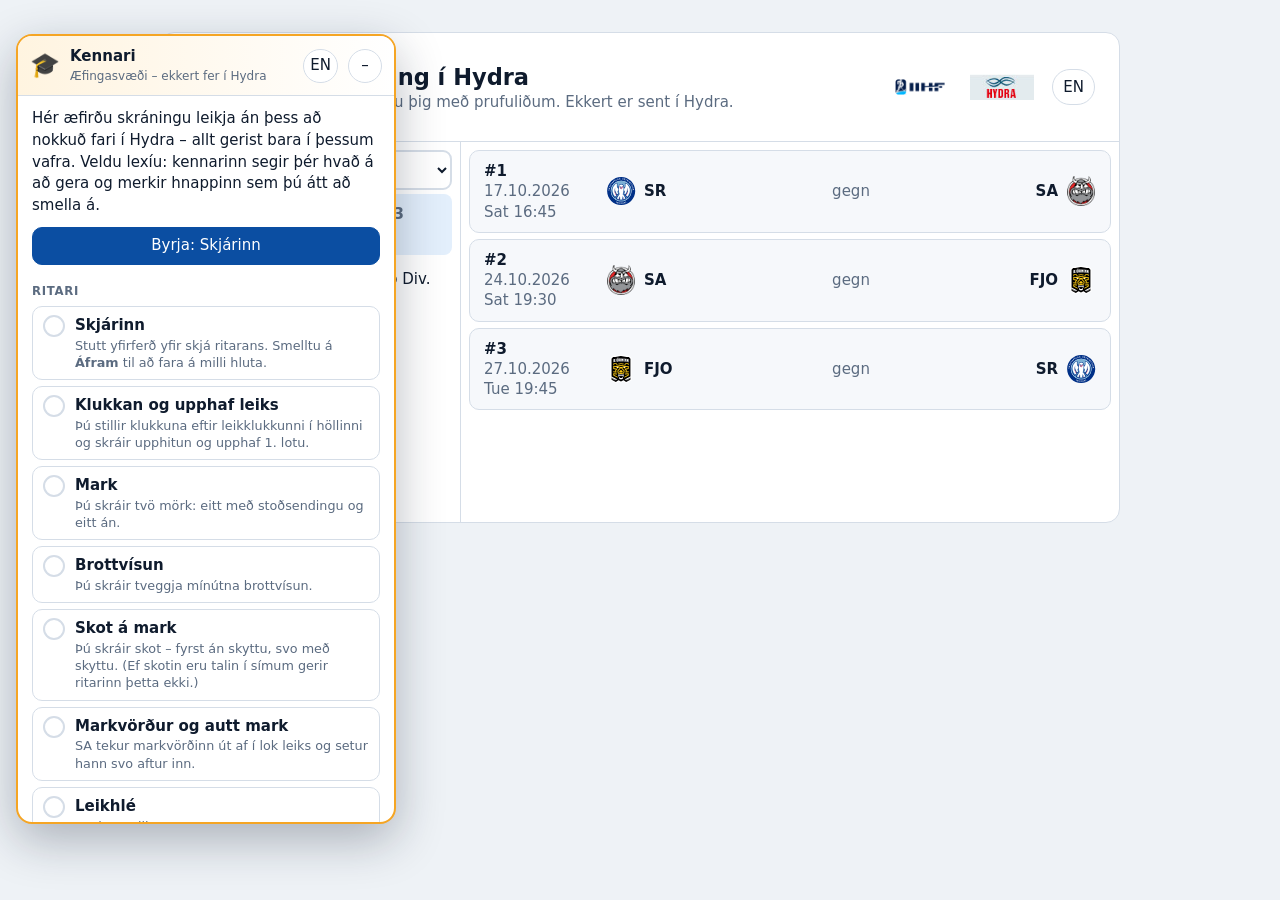
==== commit fc71f7b7: "Release 1.5.0 (2026-10-13 21:42 UTC)" ====
--- a/training/index.html
+++ b/training/index.html
@@ -5,7 +5,7 @@
     <meta name="viewport" content="width=device-width, initial-scale=1" />
     <title>Game entry · Hydra (demo)</title>
     <style>body{background:#eef2f6;margin:0}</style>
-    <script type="module" crossorigin src="./assets/index-MjdEsTGL.js"></script>
+    <script type="module" crossorigin src="./assets/index-DhiNC7op.js"></script>
     <link rel="stylesheet" crossorigin href="./assets/index-DLDKRZrW.css">
   </head>
   <body>
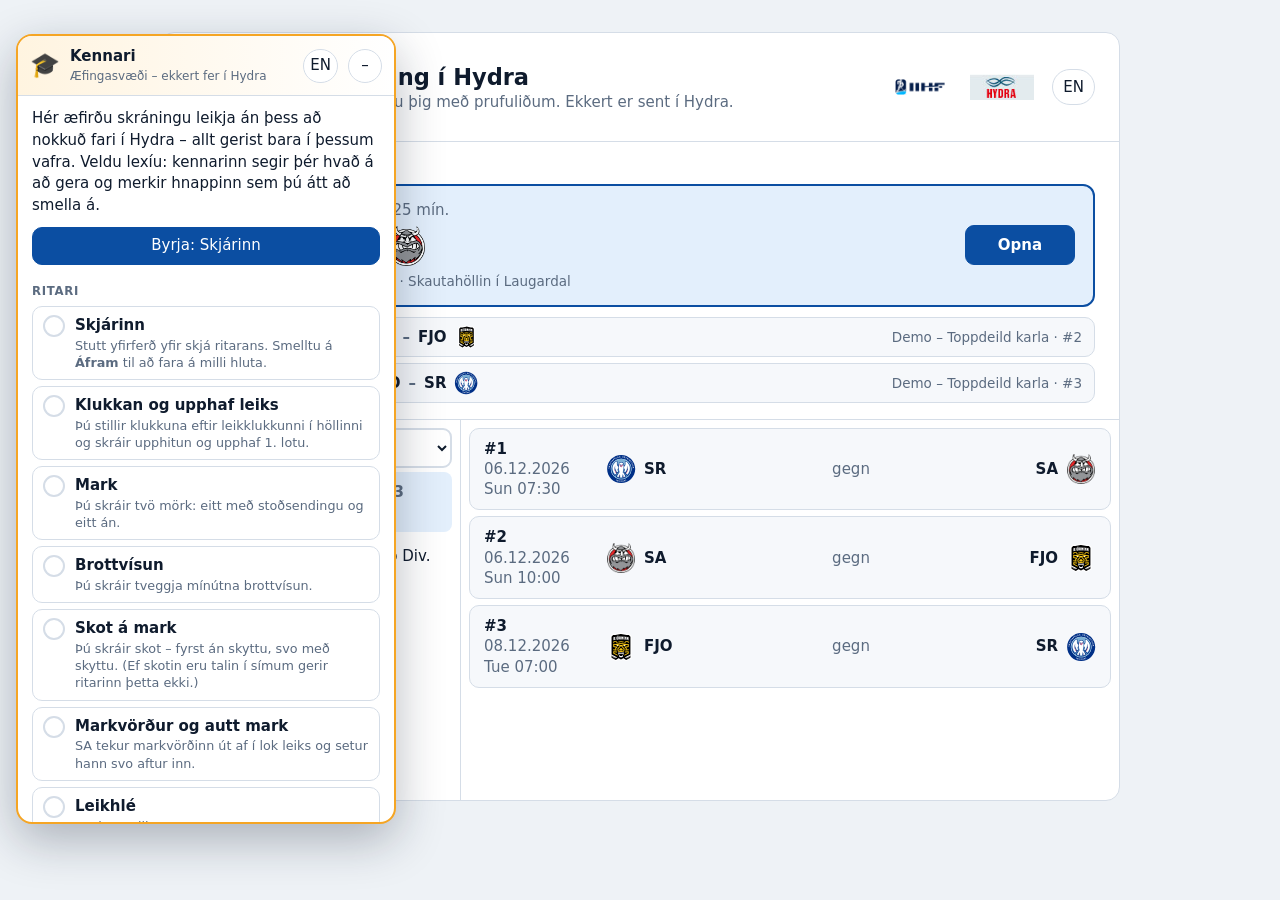
==== commit 324790e6: "Release 1.6.0 (2026-11-09 03:11 UTC): own login screen, most likely game first" ====
--- a/training/index.html
+++ b/training/index.html
@@ -5,8 +5,8 @@
     <meta name="viewport" content="width=device-width, initial-scale=1" />
     <title>Game entry · Hydra (demo)</title>
     <style>body{background:#eef2f6;margin:0}</style>
-    <script type="module" crossorigin src="./assets/index-DhiNC7op.js"></script>
-    <link rel="stylesheet" crossorigin href="./assets/index-DLDKRZrW.css">
+    <script type="module" crossorigin src="./assets/index-mBiB3our.js"></script>
+    <link rel="stylesheet" crossorigin href="./assets/index-D481Gwnh.css">
   </head>
   <body>
     <div id="app"></div>
--- a/training/assets/index-D481Gwnh.css
+++ b/training/assets/index-D481Gwnh.css
@@ -0,0 +1 @@
+@font-face{font-family:HUI Numbers;src:url(./barlow-semi-condensed-latin-600-normal-BkLiAYu4.woff2)format("woff2");font-weight:600;font-display:swap}@font-face{font-family:HUI Numbers;src:url(./barlow-semi-condensed-latin-700-normal-BpqDG8I9.woff2)format("woff2");font-weight:700 900;font-display:swap}.hui{--bg:#eef2f6;--surface:#fff;--surface-2:#f6f8fb;--border:#d5dde7;--text:#0f1b2d;--muted:#5b6b80;--accent:#0b4ea2;--accent-ink:#fff;--accent-soft:#e3effc;--home:#0b63c4;--home-soft:#e3effc;--away:#c4421a;--away-soft:#fdebe4;--goal:#138a47;--goal-soft:#e2f5ea;--penalty:#d42a2a;--penalty-soft:#fde6e6;--goalie:#c98000;--goalie-soft:#fff3d6;--shot:#4b5ccc;--warn:#b45309;--warn-soft:#fff4e0;--focus:#2f7cf6;--radius:10px;--tap:40px;--gap:10px;--font:15px;--jersey:18px;--clock:48px;--num:"HUI Numbers", "Barlow Semi Condensed", "DIN Alternate", "Roboto Condensed", system-ui, sans-serif;--lightningcss-light:initial;--lightningcss-dark: ;color-scheme:light;font:var(--font) / 1.35 system-ui, -apple-system, "Segoe UI", Roboto, sans-serif;color:var(--text);background:var(--bg);-webkit-font-smoothing:antialiased}.hui.mode-touch{--tap:56px;--gap:12px;--font:17px;--jersey:22px;--clock:58px}.hui.theme-dark{--bg:#0b111a;--surface:#131c28;--surface-2:#1a2533;--border:#2a3748;--text:#e8eef6;--muted:#94a3b8;--accent:#4c8dff;--accent-soft:#11294a;--home:#4c9bff;--home-soft:#11294a;--away:#ff7a4d;--away-soft:#3a1c12;--goal:#39c477;--goal-soft:#10301f;--penalty:#ff5a5a;--penalty-soft:#3a1414;--goalie:#f2b84b;--goalie-soft:#3a2b0c;--shot:#8b9bff;--warn:#f5a524;--warn-soft:#3a2a0c;--lightningcss-light: ;--lightningcss-dark:initial;color-scheme:dark}.hui *,.hui :before,.hui :after{box-sizing:border-box}.hui button,.hui input,.hui select{font:inherit;color:inherit}.hui button{cursor:pointer}.hui :focus-visible{outline:3px solid var(--focus);outline-offset:2px}.hui .muted{color:var(--muted)}.hui .num{font-variant-numeric:tabular-nums}.hui kbd{border:1px solid var(--border);min-width:1.6em;font:600 .72em/1.5 var(--num);text-align:center;color:var(--muted);background:var(--surface);border-bottom-width:2px;border-radius:5px;padding:0 .35em;display:inline-block}.hui.mode-touch kbd{display:none}.app{grid-template-rows:auto auto minmax(0,1fr) auto;grid-template-columns:minmax(0,1fr);height:100dvh;display:grid;overflow:hidden}.main{gap:var(--gap);padding:0 var(--gap) var(--gap);grid-template-columns:minmax(0,1fr) minmax(0,1.7fr) minmax(0,1fr);min-height:0;display:grid}.panel{background:var(--surface);border:1px solid var(--border);border-radius:var(--radius);flex-direction:column;min-height:0;display:flex}.panel>h3,.panel-head{letter-spacing:.04em;text-transform:uppercase;color:var(--muted);border-bottom:1px solid var(--border);align-items:center;gap:8px;margin:0;padding:8px 12px;font-size:.8em;font-weight:650;display:flex}.scroll{min-height:0;overflow:auto}.center{gap:var(--gap);grid-template-rows:auto auto minmax(0,1fr);min-height:0;display:grid}.topbar{padding:8px var(--gap);background:var(--surface);border-bottom:1px solid var(--border);flex-wrap:wrap;align-items:center;gap:8px 14px;display:flex}.brand{white-space:nowrap;align-items:center;gap:10px;font-weight:700;display:flex}.brand small{color:var(--muted);font-size:.75em;font-weight:500;display:block}.gameinfo{white-space:nowrap;text-overflow:ellipsis;min-width:0;color:var(--muted);flex:1;overflow:hidden}.gameinfo b{color:var(--text)}.partners{opacity:.9;align-items:center;gap:10px;display:flex}.seg{border:1px solid var(--border);background:var(--surface-2);border-radius:999px;padding:2px;display:inline-flex}.seg button{min-height:30px;color:var(--muted);background:0 0;border:0;border-radius:999px;padding:4px 12px}.seg button[aria-pressed=true]{background:var(--accent);color:var(--accent-ink)}.iconbtn{border:1px solid var(--border);background:var(--surface);border-radius:999px;justify-content:center;align-items:center;gap:6px;min-width:36px;min-height:36px;padding:0 10px;display:inline-flex}.mode-touch .iconbtn{min-width:44px;min-height:44px}.sync{border:1px solid var(--border);background:var(--surface-2);white-space:nowrap;border-radius:999px;align-items:center;gap:6px;padding:4px 10px;font-size:.85em;display:inline-flex}.sync .dot{background:var(--goal);border-radius:50%;width:9px;height:9px}.sync.busy .dot{background:var(--shot);animation:1s infinite pulse}.sync.held .dot{background:var(--goalie)}.sync.bad{border-color:var(--penalty);color:var(--penalty)}.sync.bad .dot{background:var(--penalty)}@keyframes pulse{50%{opacity:.3}}.logo{flex:none;justify-content:center;align-items:center;display:inline-flex}.logo img{object-fit:contain;max-width:100%;max-height:100%}.logo.badge{background:var(--surface-2);border:1px solid var(--border);color:var(--muted);border-radius:8px;font-size:.8em;font-weight:800}.scoreboard{align-items:stretch;gap:var(--gap);padding:var(--gap);grid-template-columns:minmax(0,1fr) auto minmax(0,1fr);display:grid}.team-head{border-radius:var(--radius);background:var(--surface);border:1px solid var(--border);border-top:4px solid var(--team);grid-template-columns:auto 1fr auto;align-items:center;gap:12px;padding:10px 14px;display:grid}.team-head.away{direction:rtl;grid-template-columns:auto 1fr auto}.team-head.away>*{direction:ltr}.team-head .tname{min-width:0}.team-head .tname b{letter-spacing:.02em;font-size:1.35em}.team-head .tname div{color:var(--muted);white-space:nowrap;text-overflow:ellipsis;font-size:.85em;overflow:hidden}.score{font:800 calc(var(--clock) * 1.05) / 1 var(--num);font-variant-numeric:tabular-nums;text-align:center;min-width:1.2ch}.team-meta{direction:ltr;flex-wrap:wrap;grid-column:1/-1;align-items:center;gap:8px;display:flex}.away .team-meta{justify-content:flex-end}.gk-pill{min-width:0;max-width:100%}.gk-pill .gk-name{white-space:nowrap;text-overflow:ellipsis;font-weight:700;overflow:hidden}.pill{border:1px solid var(--border);background:var(--surface-2);white-space:nowrap;border-radius:999px;align-items:center;gap:6px;padding:3px 10px;font-size:.85em;display:inline-flex}.pill.pp{background:var(--goal-soft);border-color:var(--goal);color:var(--goal);font-weight:700}.pill.en{background:var(--goalie-soft);border-color:var(--goalie);color:var(--goalie);font-weight:700}button.pill{min-height:30px}.mode-touch button.pill{min-height:40px}.clockbox{border-radius:var(--radius);color:#f4f7fb;background:#0c1522;border:1px solid #000;flex-direction:column;justify-content:center;align-items:center;gap:6px;min-width:230px;padding:8px 16px;display:flex}.clockbox .period{letter-spacing:.08em;text-transform:uppercase;color:#9fb2c8;align-items:center;gap:8px;font-size:.8em;display:flex}.clockbox .digits{font:700 var(--clock) / 1 var(--num);font-variant-numeric:tabular-nums;color:#ffd84d;background:0 0;border:0;border-radius:8px;padding:0 6px}.clockbox .digits:hover{background:#1b2a3c}.clockbox input.digits{text-align:center;background:#1b2a3c;outline:2px solid #ffd84d;width:4.2ch}.clockbox .elapsed{color:#9fb2c8;font-size:.8em}.clockbox .ctl{gap:6px;display:flex}.clockbox .ctl button{color:#e8eef6;background:#16263a;border:1px solid #2c3d52;border-radius:8px;min-height:32px;padding:0 10px}.mode-touch .clockbox .ctl button{min-height:44px;padding:0 14px}.clockbox .ctl button.run{color:#111;background:#ffd84d;border-color:#ffd84d;font-weight:700}.actions{gap:var(--gap);grid-template-columns:minmax(0,1fr) minmax(0,1fr);display:grid}.actside{border-radius:var(--radius);background:var(--surface);border:1px solid var(--border);border-left:4px solid var(--team);grid-template-columns:repeat(2,minmax(0,1fr));gap:8px;padding:10px;display:grid}.actside .label{grid-column:1/-1;align-items:center;gap:8px;font-weight:700;display:flex}.big{min-height:calc(var(--tap) + 10px);letter-spacing:.04em;color:#fff;text-transform:uppercase;border:0;border-radius:10px;flex-direction:column;justify-content:center;align-items:center;gap:2px;font-weight:800;transition:transform 60ms;display:flex;box-shadow:0 1px #00000026}.big:active{transform:scale(.97)}.big kbd{color:#ffffffe6;background:#0000002e;border-color:#ffffff59}.big.goal{background:var(--goal)}.big.penalty{background:var(--penalty)}.big.shot{background:var(--shot);min-height:var(--tap);flex-direction:row;grid-column:1/-1;gap:10px}.small-actions{flex-wrap:wrap;grid-column:1/-1;gap:6px;display:flex}.btn{min-height:var(--tap);border:1px solid var(--border);background:var(--surface-2);border-radius:9px;justify-content:center;align-items:center;gap:8px;padding:0 14px;font-weight:600;display:inline-flex}.btn:hover{border-color:var(--muted)}.btn.primary{background:var(--accent);border-color:var(--accent);color:var(--accent-ink)}.btn.danger{color:var(--penalty);border-color:var(--penalty);background:0 0}.btn.ghost{background:0 0}.btn[disabled]{opacity:.45;cursor:not-allowed}.btn.sm{min-height:30px;padding:0 10px;font-size:.9em}.mode-touch .btn.sm{min-height:40px}.roster .group{padding:4px 8px 8px}.roster .group h4{color:var(--muted);letter-spacing:.08em;text-transform:uppercase;margin:6px 4px;font-size:.72em}.players{grid-template-columns:repeat(auto-fill,minmax(140px,1fr));gap:6px;display:grid}.pl{min-height:var(--tap);text-align:left;border:1px solid var(--border);background:var(--surface-2);border-radius:8px;grid-template-columns:auto 1fr;align-items:center;gap:8px;padding:4px 8px;display:grid;position:relative}.pl .jn{font:800 var(--jersey) / 1 var(--num);text-align:right;min-width:2.1ch;color:var(--team-ink,var(--team))}.pl .nm{-webkit-line-clamp:2;-webkit-box-orient:vertical;font-size:.82em;line-height:1.15;display:-webkit-box;overflow:hidden}.pl .tags{gap:3px;font-size:.65em;font-weight:800;display:flex;position:absolute;top:2px;right:4px}.tag{background:var(--surface);border:1px solid var(--border);color:var(--muted);border-radius:4px;padding:0 4px}.tag.box{background:var(--penalty);color:#fff;border-color:var(--penalty)}.tag.net{background:var(--goalie);color:#fff;border-color:var(--goalie)}.tag.bp{background:var(--goal);color:#fff;border-color:var(--goal)}.pl.sel{outline:3px solid var(--team);background:var(--team-soft)}.pl.inbox{opacity:.6}.quick{background:var(--team-soft);border:1px solid var(--team);border-radius:9px;flex-wrap:wrap;align-items:center;gap:6px;margin:6px 8px 10px;padding:8px;display:flex}.box-list{flex-wrap:wrap;gap:8px;padding:8px;display:flex}.box-item{border:1px solid var(--border);border-left:4px solid var(--team);background:var(--surface-2);border-radius:9px;flex:220px;grid-template-columns:auto 1fr auto;align-items:center;gap:10px;min-width:220px;padding:6px 8px 6px 10px;display:grid}.box-item .left{font:800 1.35em var(--num);color:var(--penalty);font-variant-numeric:tabular-nums}.box-item.ending .left{animation:.8s infinite pulse}.empty{color:var(--muted);text-align:center;padding:14px;font-size:.9em}.feed-filter{text-transform:none;letter-spacing:0;gap:4px;margin-left:auto;display:flex}.feed-filter button{border:1px solid var(--border);background:var(--surface);color:var(--muted);border-radius:6px;padding:1px 8px;font-size:.95em}.feed-filter button[aria-pressed=true]{background:var(--text);color:var(--surface)}.ev{width:100%;min-height:var(--tap);border:0;border-bottom:1px solid var(--border);text-align:left;background:0 0;grid-template-columns:64px 26px 1fr auto;align-items:center;gap:10px;padding:6px 12px;display:grid}.ev .t{font-variant-numeric:tabular-nums;line-height:1.15}.ev .t b{display:block}.ev .t small{color:var(--muted)}.ev .what{min-width:0}.ev .what .who{font-weight:650}.ev .what .sub{color:var(--muted);font-size:.85em}.ev.pending{background:repeating-linear-gradient(-45deg, transparent 0 8px, var(--surface-2) 8px 16px)}.state{white-space:nowrap;border-radius:999px;padding:2px 8px;font-size:.78em;font-weight:700}.state.pending,.state.sending{background:var(--accent-soft);color:var(--accent)}.state.held{background:var(--goalie-soft);color:var(--goalie)}.state.failed{background:var(--penalty-soft);color:var(--penalty)}.statusbar{padding:8px var(--gap);background:var(--surface);border-top:1px solid var(--border);flex-wrap:wrap;align-items:center;gap:10px;display:flex}.statusbar .now{align-items:center;gap:8px;display:flex}.statusbar .spacer{flex:1}.stage{background:var(--text);color:var(--surface);letter-spacing:.03em;border-radius:6px;padding:3px 10px;font-weight:800}.scrim{z-index:40;background:#080e1873;justify-content:flex-end;animation:.12s fade;display:flex;position:fixed;inset:0}@keyframes fade{0%{opacity:0}}.sheet{background:var(--surface);border-left:6px solid var(--team,var(--accent));grid-template-rows:auto minmax(0,1fr) auto;width:min(620px,100%);height:100%;animation:.16s slide;display:grid;box-shadow:-10px 0 40px #00000040}.mode-touch .sheet{width:min(760px,100%)}@keyframes slide{0%{opacity:.6;transform:translate(30px)}}.sheet-head{border-bottom:1px solid var(--border);align-items:center;gap:12px;padding:12px 16px;display:flex}.sheet-head h2{flex:1;margin:0;font-size:1.2em}.sheet-body{flex-direction:column;gap:16px;padding:14px 16px 20px;display:flex;overflow:auto}.sheet-foot{border-top:1px solid var(--border);background:var(--surface-2);align-items:center;gap:10px;padding:12px 16px;display:flex}.sheet-foot .grow{flex:1}.field>label,.field>.lbl{letter-spacing:.05em;text-transform:uppercase;color:var(--muted);align-items:center;gap:8px;margin-bottom:6px;font-size:.78em;font-weight:700;display:flex}.field.active>.lbl{color:var(--team-ink,var(--team,var(--accent)))}.field.active>.lbl:before{content:"";background:var(--team,var(--accent));border-radius:50%;width:8px;height:8px}.row{flex-wrap:wrap;align-items:center;gap:8px;display:flex}.chip{min-height:var(--tap);min-width:var(--tap);border:1px solid var(--border);background:var(--surface-2);border-radius:9px;justify-content:center;align-items:center;gap:6px;padding:0 12px;font-weight:650;display:inline-flex}.chip[aria-pressed=true]{background:var(--team,var(--accent));border-color:var(--team,var(--accent));color:var(--team-on,var(--accent-ink))}.chip.suggested{box-shadow:inset 0 0 0 2px var(--goal)}.chip .hint{opacity:.8;font-size:.7em;font-weight:700}.jgrid{grid-template-columns:repeat(auto-fill, minmax(calc(var(--tap) + 14px), 1fr));gap:6px;display:grid}.jbtn{min-height:calc(var(--tap) + 6px);border:1px solid var(--border);background:var(--surface-2);border-radius:9px;flex-direction:column;justify-content:center;align-items:center;padding:2px;line-height:1.05;display:flex}.jbtn b{font:800 var(--jersey) var(--num)}.jbtn small{color:var(--muted);white-space:nowrap;text-overflow:ellipsis;max-width:100%;font-size:.62em;overflow:hidden}.jbtn[aria-pressed=true]{background:var(--team,var(--accent));border-color:var(--team,var(--accent));color:var(--team-on,var(--accent-ink))}.jbtn[aria-pressed=true] small{color:inherit;opacity:.85}.jbtn.match{box-shadow:0 0 0 3px var(--focus)}.jbtn[disabled]{opacity:.35}.jbtn.role-a1:after,.jbtn.role-a2:after,.jbtn.role-gs:after{font-size:.6em;font-weight:800}.typed{font:700 1.1em var(--num);background:var(--surface-2);border:1px dashed var(--border);border-radius:6px;min-width:3ch;padding:2px 8px}.timefield{flex-wrap:wrap;align-items:center;gap:10px;display:flex}.timefield input{width:6.5ch;min-height:var(--tap);font:800 1.5em var(--num);text-align:center;border:2px solid var(--border);background:var(--surface);border-radius:9px}.timefield input:focus{border-color:var(--focus)}.keypad{grid-template-columns:repeat(3, var(--tap));gap:6px;display:grid}.keypad button{min-height:var(--tap);border:1px solid var(--border);background:var(--surface-2);font:700 1.1em var(--num);border-radius:9px}.search{width:100%;min-height:var(--tap);border:2px solid var(--border);background:var(--surface);border-radius:9px;padding:0 12px}.search:focus{border-color:var(--focus)}.codes{grid-template-columns:repeat(auto-fill,minmax(140px,1fr));gap:6px;display:grid}.codebtn{min-height:var(--tap);border:1px solid var(--border);background:var(--surface-2);text-align:left;border-radius:9px;padding:4px 10px;line-height:1.15}.codebtn b{font-family:var(--num);display:block}.codebtn small{color:var(--muted)}.codebtn[aria-pressed=true]{background:var(--penalty);border-color:var(--penalty);color:#fff}.codebtn[aria-pressed=true] small{color:#ffffffd9}.note{background:var(--surface-2);border:1px solid var(--border);border-radius:9px;padding:10px 12px;font-size:.9em}.note.warn{background:var(--warn-soft);border-color:var(--warn)}.check{min-height:var(--tap);align-items:center;gap:10px;display:flex}.check input{width:22px;height:22px}details.onice summary{cursor:pointer;font-weight:650}.toggle-row{flex-wrap:wrap;gap:8px;display:flex}.toasts{z-index:60;flex-direction:column;align-items:center;gap:8px;display:flex;position:fixed;bottom:74px;left:50%;transform:translate(-50%)}.toast{color:#fff;background:#0f1b2d;border-radius:10px;align-items:center;gap:14px;padding:10px 14px;animation:.15s fade;display:flex;box-shadow:0 8px 24px #0000004d}.toast.error{background:var(--penalty)}.toast.warn{background:var(--warn)}.toast button{color:#fff;background:0 0;border:1px solid #fff9;border-radius:7px;padding:4px 10px;font-weight:700}.picker{flex-direction:column;align-items:center;gap:20px;min-height:100vh;padding:32px 16px;display:flex}.picker .card{background:var(--surface);border:1px solid var(--border);border-radius:14px;width:min(960px,100%);overflow:hidden}.chooser .hero{border-bottom:1px solid var(--border);align-items:center;gap:18px;padding:22px 24px;display:flex}.chooser .hero h1{margin:0;font-size:1.5em}.chooser .cols{grid-template-columns:300px 1fr;min-height:380px;display:grid}.chooser .comps{border-right:1px solid var(--border);flex-direction:column;gap:4px;padding:8px;display:flex}.chooser .comps button{text-align:left;min-height:var(--tap);background:0 0;border:0;border-radius:8px;padding:10px 12px}.chooser .comps button[aria-pressed=true]{background:var(--accent-soft);color:var(--accent);font-weight:700}.chooser .games{flex-direction:column;gap:6px;padding:8px;display:flex}.gamebtn{border:1px solid var(--border);background:var(--surface-2);text-align:left;min-height:calc(var(--tap) + 8px);border-radius:10px;grid-template-columns:110px 1fr auto 1fr;align-items:center;gap:12px;padding:10px 14px;display:grid}.gamebtn:hover{border-color:var(--accent)}.gamebtn .t{align-items:center;gap:8px;font-weight:700;display:flex}.gamebtn .t.away{justify-content:flex-end}.sheet .chooser{border:0}.chooser-note{margin:8px}.sheet .chooser .hero{display:none}@media (width<=640px){.picker{padding:16px 12px}.chooser .hero{flex-wrap:wrap;gap:10px 14px;padding:16px}.chooser .hero>div{flex-basis:calc(100% - 80px)}.chooser .hero h1{font-size:1.3em}.chooser .cols{grid-template-columns:minmax(0,1fr);min-height:0}.chooser .comps{border-right:0;border-bottom:1px solid var(--border)}.gamebtn{grid-template-columns:minmax(0,1fr) auto minmax(0,1fr);gap:6px 10px}.gamebtn>span:first-child{grid-column:1/-1;align-items:baseline;gap:10px;display:flex}}.help-grid{grid-template-columns:auto 1fr;align-items:center;gap:8px 14px;display:grid}.queue-row{border-bottom:1px solid var(--border);grid-template-columns:1fr auto;align-items:center;gap:8px;padding:8px 0;display:grid}@media (width<=980px){.app{grid-template-rows:auto auto auto auto;height:auto;min-height:100dvh;overflow:visible}.topbar{z-index:5;flex-wrap:wrap;position:sticky;top:0}.main{grid-template-rows:auto auto;grid-template-columns:minmax(0,1fr) minmax(0,1fr)}.main>.center{grid-area:1/1/auto/-1;grid-template-rows:auto auto auto}.center .panel .scroll{max-height:50vh}.roster .scroll{max-height:none}.scoreboard{grid-template-columns:minmax(0,1fr) minmax(0,1fr)}.clockbox{grid-area:1/1/auto/-1}.statusbar{z-index:5;position:sticky;bottom:0}.partners,.gameinfo{display:none}.chooser .cols{grid-template-columns:1fr}}@media (width<=640px){.actions,.main{grid-template-columns:minmax(0,1fr)}.big{letter-spacing:0;font-size:.85em}.players{grid-template-columns:repeat(auto-fill,minmax(110px,1fr))}}.big{text-align:center;line-height:1.1}.ev-period{z-index:1;letter-spacing:.08em;text-transform:uppercase;color:var(--muted);background:var(--surface-2);border-bottom:1px solid var(--border);padding:4px 12px;font-size:.72em;font-weight:800;position:sticky;top:0}.ev{grid-template-columns:58px 26px minmax(0,1fr) auto;align-items:start;padding:8px 12px}.ev .ic{margin-top:2px}.ev .what .head{letter-spacing:.04em;text-transform:uppercase;color:var(--team-ink,var(--team));font-size:.75em;font-weight:800}.ev .what .who{overflow-wrap:anywhere;font-weight:650}.ev .right{flex-direction:column;align-items:flex-end;gap:4px;display:flex}.state.run{background:var(--penalty-soft);color:var(--penalty)}.state.done{background:var(--surface-2);color:var(--muted)}.state.warn{background:var(--warn-soft);color:var(--warn)}.summary-line{background:var(--team-soft,var(--surface-2));border:1px solid var(--team,var(--border));border-radius:10px;flex-wrap:wrap;gap:4px 14px;padding:10px 12px;font-weight:600;display:flex}.summary-line .muted{font-weight:500}.ev .t b{font:700 1.25em/1 var(--num);letter-spacing:.01em}.ev .t small{font-family:var(--num);font-weight:600}.clockbox .digits{letter-spacing:.02em}.clockbox .elapsed,.pill.num,.box-item .left{font-family:var(--num);font-weight:600}.hui .big{color:#fff;font-size:1.08em;font-weight:800}.hui .big.shot{font-size:1em}.ev .ic{width:34px;height:34px;color:var(--muted);background:var(--surface-2);border:1px solid var(--border);border-radius:9px;place-items:center;display:grid;position:relative}.ev .ic .icon{width:22px;height:22px}.ev.goal .ic{color:var(--goal);background:var(--goal-soft);border-color:#0000}.ev.penalty .ic{color:var(--penalty);background:var(--penalty-soft);border-color:#0000}.ev.goalie .ic{color:var(--text);background:var(--goalie-soft);border-color:#0000}.ev.goalie .ic .icon{width:27px;height:27px}.ev .ic .badge-ic{position:absolute;right:-9px}.ev .ic .badge-ic .icon{width:14px;height:14px}.ev .ic .badge-ic.in{top:-6px}.ev .ic .badge-ic.out,.ev .ic .badge-ic.miss{bottom:-6px}.gk-moves{flex-wrap:wrap;gap:2px 14px;display:flex}.gk-move{align-items:center;gap:4px;display:inline-flex}.gk-move .icon{flex:none}.gk-move.in .icon{color:var(--goal)}.gk-move.out .icon{color:var(--penalty)}.badge-ic{background:var(--surface);border-radius:50%;place-items:center;padding:1px;display:grid}.badge-ic.in{color:var(--goal)}.badge-ic.out,.badge-ic.miss{color:var(--penalty)}.ev{box-shadow:inset 4px 0 0 var(--team);background:linear-gradient(90deg, var(--team-soft), transparent 70%);grid-template-columns:58px 28px 34px minmax(0,1fr) auto;column-gap:12px}.ev:hover{background:linear-gradient(90deg, var(--team-soft), var(--surface-2) 70%)}.ev .tm{place-items:center;height:34px;display:grid}@media (width<=640px){.ev{grid-template-columns:50px 24px 30px minmax(0,1fr);column-gap:8px}.ev .tm .logo{width:24px!important;height:24px!important}.ev .right{flex-direction:row;grid-column:4}}.logo.assoc{position:relative}.logo .flagdot{box-shadow:0 0 0 1.5px var(--surface);border-radius:50%;position:absolute;bottom:-3px;right:-3px}.logo.flag img{border-radius:50%}.big .icon,.btn .icon{flex:none}.big.goal,.big.penalty{flex-direction:row;gap:8px}.actside{container-type:inline-size}.big{min-width:0}@container (width<=340px){.big.goal,.big.penalty{letter-spacing:.01em;gap:5px;padding:0 6px;font-size:.88em}.big.goal .icon,.big.penalty .icon{width:22px;height:22px}.big.goal kbd,.big.penalty kbd{display:none}}@container (width<=250px){.big.goal .icon,.big.penalty .icon{display:none}}.jbtn{position:relative}.jnote{letter-spacing:.04em;color:var(--penalty);font:800 .58em/1 system-ui,sans-serif;position:absolute;top:2px;right:3px}.jbtn[aria-pressed=true] .jnote{color:var(--team-on,#fff)}.picker .resume{justify-content:center;width:min(960px,100%);margin-bottom:12px}.logo.assoc>img:first-child{box-sizing:border-box;box-shadow:0 0 0 1px var(--border);background:#fff;border-radius:18%;padding:8%}.btn.danger.armed{background:var(--penalty);border-color:var(--penalty);color:#fff}.timesup{background:var(--warn-soft);border:1px solid var(--warn);border-radius:10px;gap:6px;margin:8px;padding:8px;display:grid}.timesup-head{color:var(--warn);justify-content:space-between;align-items:center;gap:8px;font-size:.85em;display:flex}.box-item.up .left{color:var(--warn)}.bench .topbar{flex-wrap:wrap;gap:8px}.bench-main{gap:var(--gap);padding:var(--gap);grid-template-columns:minmax(0,1fr) minmax(0,1fr);align-content:start;display:grid}.bench-team{border-top:4px solid var(--team);padding:12px}.bench-head{align-items:center;gap:10px;margin-bottom:10px;display:flex}.bench-count{font:700 3.2em/1 var(--num);text-align:right;color:var(--team-ink,var(--team));margin-left:auto}.bench-count small{color:var(--muted);font:600 .28em/1.3 system-ui,sans-serif;display:block}.bench-plus{width:100%;min-height:calc(var(--tap) * 1.8);flex-direction:row;gap:10px;font-size:1.2em}.bench-plus[disabled]{opacity:.45}.bench .jgrid{grid-template-columns:repeat(auto-fill,minmax(64px,1fr))}.bench .jbtn{min-height:calc(var(--tap) + 14px)}.bench-foot{flex-wrap:wrap;grid-column:1/-1;align-items:center;gap:10px;display:flex}.big.shot.onbench{opacity:.8;font-size:.85em}@media (width<=760px){.bench-main{grid-template-columns:minmax(0,1fr)}}.bench-note{margin:8px 12px 0}.hui button{touch-action:manipulation}.bench-one,.team-choice{flex-direction:column;height:auto;min-height:100dvh;display:flex;overflow:visible}.one-head{z-index:5;padding:10px 14px;padding-top:calc(10px + env(safe-area-inset-top));background:linear-gradient(var(--team-soft), var(--surface));border-bottom:4px solid var(--team);align-items:center;gap:10px;display:flex;position:sticky;top:0}.one-team{min-width:0;color:inherit;text-align:left;background:0 0;border:0;border-radius:10px;align-items:center;gap:10px;padding:4px;display:flex}.one-team b{font:800 1.5em/1 var(--num);display:block}.one-team small{white-space:nowrap;text-overflow:ellipsis;max-width:42vw;color:var(--muted);display:block;overflow:hidden}.one-count{font:700 3.6em/.9 var(--num);color:var(--team-ink,var(--team));text-align:right;margin-left:auto}.one-count small{color:var(--muted);white-space:nowrap;margin-top:4px;font:600 .22em/1.3 system-ui,sans-serif;display:block}.one-bar{flex-wrap:wrap;justify-content:space-between;align-items:center;gap:8px;padding:10px 14px 0;display:flex}.bench-one .conn-banner{margin:10px 14px 0}.one-main{padding:12px 14px calc(96px + env(safe-area-inset-bottom));flex-direction:column;flex:1;gap:12px;display:flex}.one-main .bench-plus{min-height:64px}.one-main .bench-plus small{opacity:.85;font-weight:500}.sgrid{grid-template-columns:repeat(auto-fill,minmax(88px,1fr));gap:8px;display:grid}.sbtn{border:1px solid var(--border);border-bottom:3px solid var(--team);background:var(--surface);min-height:76px;color:var(--text);border-radius:14px;flex-direction:column;justify-content:center;align-items:center;gap:2px;padding:6px 4px;line-height:1;display:flex;position:relative;overflow:hidden;box-shadow:0 1px 2px #0f1b2d14}.sbtn:active{background:var(--team-soft);transform:scale(.96)}.sbtn b{font:800 2em/1 var(--num)}.sbtn small{white-space:nowrap;text-overflow:ellipsis;max-width:100%;color:var(--muted);font-size:.72em;overflow:hidden}.scount{background:var(--team);min-width:22px;color:var(--team-on,#fff);font:800 .8em/1.2 var(--num);border-radius:999px;padding:2px 6px;font-style:normal;position:absolute;top:5px;right:6px}.sflash{background:var(--team);opacity:0;pointer-events:none;animation:.45s ease-out sflash;position:absolute;inset:0}@keyframes sflash{0%{opacity:.45}to{opacity:0}}.correcting .sbtn{border-color:var(--penalty);border-bottom-color:var(--penalty)}.one-hint{margin:0;font-size:.85em}.one-foot{z-index:5;padding:10px 14px calc(10px + env(safe-area-inset-bottom));background:var(--surface);border-top:1px solid var(--border);grid-template-columns:minmax(0,1fr) auto auto;gap:8px;display:grid;position:fixed;bottom:0;left:0;right:0;box-shadow:0 -6px 18px #0f1b2d14}.one-foot .btn{min-height:54px;font-size:1.05em}.one-foot .one-undo{font-weight:800}.one-scrim{z-index:6;background:#0f1b2d26;position:fixed;inset:0}.one-menu{right:14px;bottom:calc(84px + env(safe-area-inset-bottom));z-index:7;background:var(--surface);border:1px solid var(--border);border-radius:14px;flex-direction:column;gap:6px;padding:10px;display:flex;position:fixed;box-shadow:0 12px 32px #0f1b2d40}.one-menu .btn{justify-content:flex-start;min-height:48px}.bench-one~.toasts,.team-choice~.toasts{bottom:calc(90px + env(safe-area-inset-bottom))}.choice-head{padding:12px 16px;padding-top:calc(12px + env(safe-area-inset-top));background:var(--surface);border-bottom:1px solid var(--border);align-items:center;gap:10px;display:flex}.choice-head small{color:var(--muted);display:block}.choice-main{flex-direction:column;gap:12px;width:100%;max-width:560px;margin:0 auto;padding:20px 16px 32px;display:flex}.choice-main h1{margin:4px 0 0;font-size:1.6em;line-height:1.15}.choice-main>p{margin:0 0 4px}.choice-team{border:2px solid var(--team);background:linear-gradient(90deg, var(--team-soft), var(--surface) 70%);min-height:96px;color:var(--text);text-align:left;border-radius:16px;align-items:center;gap:14px;padding:14px 16px;display:flex}.choice-team:active{transform:scale(.98)}.choice-team b{font:800 1.8em/1 var(--num);color:var(--team-ink,var(--team));display:block}.choice-team small{color:var(--muted);font-size:.95em;display:block}.choice-team em{text-transform:uppercase;letter-spacing:.06em;color:var(--muted);margin-left:auto;font-size:.8em;font-style:normal;font-weight:700}.choice-both{flex-direction:column;gap:0;min-height:56px;padding:8px 14px}.choice-both .muted{font-size:.9em;font-weight:500}.choice-links{justify-content:center;gap:8px;margin-top:6px;display:flex}.so-score{flex-wrap:wrap;align-items:center;gap:12px;font-size:1.25em;display:flex}.so-team{align-items:center;gap:8px;font-weight:800;display:inline-flex}.so-team b{font:700 1.6em/1 var(--num)}.so-team.won b{text-underline-offset:6px;text-decoration:underline;text-decoration-thickness:3px}.so-dash{color:var(--muted);font-weight:800}.so-current{border:2px solid var(--border);background:var(--surface-2);border-radius:12px;margin-top:12px;padding:12px}.so-who{flex-wrap:wrap;align-items:center;gap:8px;margin:6px 0 10px;font-size:1.15em;display:flex}.so-results{grid-template-columns:repeat(auto-fill,minmax(150px,1fr));gap:8px;display:grid}.so-results .btn{min-height:calc(var(--tap) + 6px);justify-content:space-between}.btn.goal-btn{background:var(--goal);border-color:var(--goal);color:#fff}.so-table{border-collapse:collapse;width:100%;margin-top:12px}.so-table td{border-bottom:1px solid var(--border);vertical-align:middle;padding:6px 8px}.so-table tr td:first-child{box-shadow:inset 3px 0 0 var(--team);width:2.5em}.so-table tr.cur td{background:var(--surface-2);font-weight:700}.so-table .res.r8{color:var(--goal);font-weight:800}.so-table .res.r7{color:var(--muted)}.note.ok{background:var(--goal-soft);border-color:var(--goal)}.pill.ok{background:var(--goal);color:#fff;border-color:var(--goal)}.conn-banner{margin:8px var(--gap) 0;border:2px solid var(--warn);background:var(--warn-soft);border-radius:10px;flex-wrap:wrap;align-items:center;gap:12px;padding:10px 14px;display:flex}.conn-banner.session{border-color:var(--penalty);background:var(--penalty-soft)}.conn-banner span{flex:1;min-width:240px}.conn-banner a{color:inherit;font-weight:700}.state.sent{background:var(--goal-soft);color:var(--goal)}.topbar .conn-banner{flex-basis:100%;margin:2px 0 0}.teach{z-index:70;background:var(--surface);width:min(380px,100vw - 32px);max-height:calc(100dvh - 110px);color:var(--text);border:2px solid #f5a524;border-radius:16px;flex-direction:column;font-size:15px;line-height:1.45;display:flex;position:fixed;bottom:76px;left:16px;overflow:hidden;box-shadow:0 16px 48px #0f1b2d4d}.teach-head{background:linear-gradient(90deg, #fff4e0, var(--surface));border-bottom:1px solid var(--border);align-items:center;gap:10px;padding:10px 12px;display:flex}.theme-dark .teach-head{background:linear-gradient(90deg, #3a2a0c, var(--surface))}.teach-head small{color:var(--muted);font-size:.8em;display:block}.teach-badge{font-size:1.6em}.teach-sp{flex:1}.teach-x{border:1px solid var(--border);background:var(--surface);min-width:34px;min-height:34px;color:var(--text);border-radius:999px;font-weight:700}.teach-body{padding:12px 14px 14px;overflow:auto}.teach-intro,.teach-text{margin:0 0 10px}.teach-text.ok{color:var(--goal)}.teach-text .ui{border:1px solid var(--border);background:var(--surface-2);white-space:nowrap;border-radius:6px;padding:0 .4em;font-weight:700;display:inline-block}.teach-win b{color:var(--goal)}.teach-title{align-items:center;gap:10px;margin-bottom:8px;font-size:1.05em;display:flex}.teach-dots{gap:4px;margin-left:auto;display:inline-flex}.teach-dots i{background:var(--border);border-radius:50%;width:8px;height:8px}.teach-dots i.d{background:var(--goal)}.teach-dots i.c{background:#f5a524}.teach-foot{flex-wrap:wrap;gap:6px;margin-top:6px;display:flex}.teach-btn{border:1px solid var(--border);background:var(--surface-2);min-height:38px;color:var(--text);border-radius:10px;padding:0 12px;font-weight:600}.teach-btn.pri{background:var(--accent);border-color:var(--accent);color:var(--accent-ink)}.teach-btn.wide{width:100%;margin-bottom:6px}.teach-group h4{text-transform:uppercase;letter-spacing:.06em;color:var(--muted);margin:12px 0 6px;font-size:.78em}.teach-lesson{border:1px solid var(--border);background:var(--surface);width:100%;color:var(--text);text-align:left;border-radius:10px;align-items:flex-start;gap:10px;margin-bottom:6px;padding:8px 10px;display:flex}.teach-lesson:hover{border-color:var(--accent)}.teach-lesson small{color:var(--muted);font-size:.85em;line-height:1.35;display:block}.teach-check{border:2px solid var(--border);color:#fff;border-radius:50%;flex:none;place-items:center;width:22px;height:22px;font-size:.8em;font-weight:800;display:grid}.teach-lesson.done .teach-check{background:var(--goal);border-color:var(--goal)}.teach-pill{z-index:70;background:var(--surface);color:var(--text);border:2px solid #f5a524;border-radius:999px;padding:10px 16px;font-weight:800;position:fixed;bottom:76px;left:16px;box-shadow:0 8px 24px #0f1b2d40}.teach-hl{outline-offset:3px;animation:1.2s ease-in-out infinite teachpulse;outline:3px solid #f5a524!important}@keyframes teachpulse{0%,to{box-shadow:0 0 #f5a524b3}50%{box-shadow:0 0 0 10px #f5a52400}}@media (width<=640px){.teach{width:auto;max-height:46dvh;font-size:14px;inset:8px 8px auto}.teach-pill{inset:8px 8px auto auto}}.sync.watch .dot{background:var(--accent)}.watch-banner{border:2px solid var(--accent);background:var(--accent-soft);border-radius:10px;flex-basis:100%;padding:8px 14px}.clockbox.watch{justify-content:center;gap:6px}.watch-stage{font:800 2em/1.1 var(--num);color:#ffd23f;text-align:center}.watch-pill{border:2px solid var(--accent);color:var(--accent);border-radius:999px;padding:6px 14px;font-weight:800}.login-page{min-height:100dvh;padding:24px 16px calc(24px + env(safe-area-inset-bottom,0px));flex-direction:column;justify-content:center;align-items:center;gap:18px;display:flex}.login-card{background:var(--surface);border:1px solid var(--border);border-radius:16px;flex-direction:column;gap:16px;width:min(420px,100%);padding:24px;display:flex;box-shadow:0 10px 30px #0f1b2d14}.login-brand{align-items:center;gap:14px;display:flex}.login-brand h1{margin:0;font-size:1.6em;line-height:1.15}.login-kicker{color:var(--muted);letter-spacing:.06em;text-transform:uppercase;font-size:.8em;font-weight:700}.login-lead{color:var(--muted);margin:0}.login-form{flex-direction:column;gap:14px;display:flex}.login-field{flex-direction:column;gap:6px;display:flex}.login-field label{font-weight:600}.hui .login-field input{border:2px solid var(--border);background:var(--surface);border-radius:10px;width:100%;min-height:52px;padding:0 14px;font-size:max(17px,1em)}.hui .login-field input:focus{border-color:var(--focus);outline:none}.login-pass{position:relative}.hui .login-pass input{padding-right:80px}.login-show{min-height:40px;color:var(--accent);background:0 0;border:0;border-radius:8px;padding:0 10px;font-weight:600;position:absolute;top:50%;right:6px;transform:translateY(-50%)}.btn.login-go{width:100%;min-height:54px;font-size:1.1em}.login-foot{font-size:.85em}.login-problem{align-items:center;gap:10px;display:flex}.login-problem span{flex:1}.login-partners{align-items:center;gap:14px;display:flex}.login-checking{min-height:160px;color:var(--muted);justify-content:center;align-items:center;gap:12px;animation:.2s .4s both fade;display:flex}.spinner{border:3px solid var(--accent-soft);border-top-color:var(--accent);border-radius:50%;flex:none;width:20px;height:20px;animation:.8s linear infinite hui-spin}.btn.primary .spinner{border-color:#fff #ffffff59 #ffffff59}@keyframes hui-spin{to{transform:rotate(360deg)}}.scrim.login-scrim{z-index:60;justify-content:center;align-items:center;padding:16px}.login-modal{max-height:100%;overflow:auto;box-shadow:0 20px 50px #0000004d}.login-modal-head{align-items:center;gap:12px;display:flex}.login-modal-head h2{flex:1;margin:0;font-size:1.25em}@media (width<=380px){.login-card{padding:18px}}.likely{border-bottom:1px solid var(--border);flex-direction:column;gap:10px;padding:16px 24px;display:flex}.likely-label{color:var(--muted);letter-spacing:.06em;text-transform:uppercase;font-size:.8em;font-weight:700}.likely-wait{color:var(--muted);flex-direction:row;align-items:center;animation:.2s .3s both fade}.likely-top{border:2px solid var(--accent);background:var(--accent-soft);text-align:left;border-radius:12px;grid-template-columns:1fr auto;grid-template-areas:"when open""teams open""meta open";align-items:center;gap:6px 18px;padding:14px 18px;display:grid}.likely-when{grid-area:when}.likely-teams{grid-area:teams;align-items:center;gap:14px;font-size:1.35em;font-weight:800;display:flex}.likely-teams .t{align-items:center;gap:10px;display:inline-flex}.likely-teams>.muted{font-size:.65em;font-weight:500}.likely-meta{grid-area:meta;font-size:.9em}.btn.likely-open{grid-area:open;min-width:110px}.likely-more{flex-direction:column;gap:6px;display:flex}.likely-row{min-height:var(--tap);border:1px solid var(--border);background:var(--surface-2);text-align:left;border-radius:10px;grid-template-columns:130px 1fr auto;align-items:center;gap:12px;padding:6px 12px;display:grid}.likely-top:hover,.likely-row:hover{border-color:var(--accent)}.likely-top[disabled],.likely-row[disabled]{cursor:progress}.likely-row-teams{align-items:center;gap:8px;font-weight:700;display:inline-flex}.likely-row-comp{text-align:right;font-size:.9em}.chooser>.chooser-note{margin:12px 24px 0}.sheet .likely{padding:0 0 14px}@media (width<=640px){.likely{padding:12px}.likely-top{grid-template-columns:1fr;grid-template-areas:"when""teams""meta""open";padding:12px 14px}.likely-teams{justify-content:space-between;font-size:1.15em}.btn.likely-open{width:100%}.likely-row{grid-template-columns:auto 1fr}.likely-row-comp{text-align:left;grid-column:1/-1}.chooser>.chooser-note{margin:10px 12px 0}}
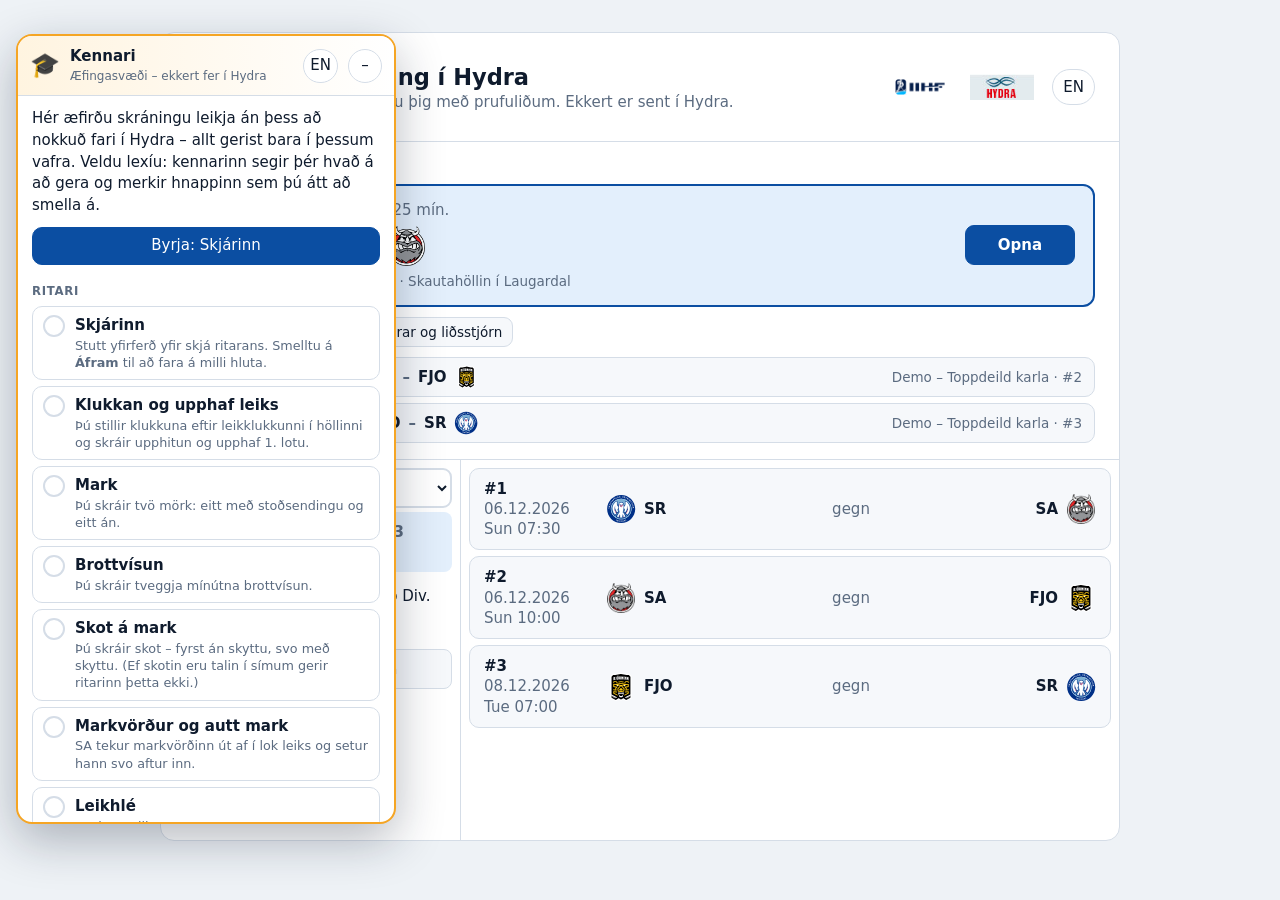
==== commit 54622894: "Release 1.7.0 (2026-11-09): line-ups, officials and team staff, reports, game check, log out, people" ====
--- a/training/index.html
+++ b/training/index.html
@@ -5,8 +5,8 @@
     <meta name="viewport" content="width=device-width, initial-scale=1" />
     <title>Game entry · Hydra (demo)</title>
     <style>body{background:#eef2f6;margin:0}</style>
-    <script type="module" crossorigin src="./assets/index-mBiB3our.js"></script>
-    <link rel="stylesheet" crossorigin href="./assets/index-D481Gwnh.css">
+    <script type="module" crossorigin src="./assets/index-C-eWiGc0.js"></script>
+    <link rel="stylesheet" crossorigin href="./assets/index-DYG4U5ff.css">
   </head>
   <body>
     <div id="app"></div>
--- a/training/assets/index-DYG4U5ff.css
+++ b/training/assets/index-DYG4U5ff.css
@@ -0,0 +1 @@
+@font-face{font-family:HUI Numbers;src:url(./barlow-semi-condensed-latin-600-normal-BkLiAYu4.woff2)format("woff2");font-weight:600;font-display:swap}@font-face{font-family:HUI Numbers;src:url(./barlow-semi-condensed-latin-700-normal-BpqDG8I9.woff2)format("woff2");font-weight:700 900;font-display:swap}.hui{--bg:#eef2f6;--surface:#fff;--surface-2:#f6f8fb;--border:#d5dde7;--text:#0f1b2d;--muted:#5b6b80;--accent:#0b4ea2;--accent-ink:#fff;--accent-soft:#e3effc;--home:#0b63c4;--home-soft:#e3effc;--away:#c4421a;--away-soft:#fdebe4;--goal:#138a47;--goal-soft:#e2f5ea;--penalty:#d42a2a;--penalty-soft:#fde6e6;--goalie:#c98000;--goalie-soft:#fff3d6;--shot:#4b5ccc;--warn:#b45309;--warn-soft:#fff4e0;--focus:#2f7cf6;--radius:10px;--tap:40px;--gap:10px;--font:15px;--jersey:18px;--clock:48px;--num:"HUI Numbers", "Barlow Semi Condensed", "DIN Alternate", "Roboto Condensed", system-ui, sans-serif;--lightningcss-light:initial;--lightningcss-dark: ;color-scheme:light;font:var(--font) / 1.35 system-ui, -apple-system, "Segoe UI", Roboto, sans-serif;color:var(--text);background:var(--bg);-webkit-font-smoothing:antialiased}.hui.mode-touch{--tap:56px;--gap:12px;--font:17px;--jersey:22px;--clock:58px}.hui.theme-dark{--bg:#0b111a;--surface:#131c28;--surface-2:#1a2533;--border:#2a3748;--text:#e8eef6;--muted:#94a3b8;--accent:#4c8dff;--accent-soft:#11294a;--home:#4c9bff;--home-soft:#11294a;--away:#ff7a4d;--away-soft:#3a1c12;--goal:#39c477;--goal-soft:#10301f;--penalty:#ff5a5a;--penalty-soft:#3a1414;--goalie:#f2b84b;--goalie-soft:#3a2b0c;--shot:#8b9bff;--warn:#f5a524;--warn-soft:#3a2a0c;--lightningcss-light: ;--lightningcss-dark:initial;color-scheme:dark}.hui *,.hui :before,.hui :after{box-sizing:border-box}.hui button,.hui input,.hui select{font:inherit;color:inherit}.hui button{cursor:pointer}.hui :focus-visible{outline:3px solid var(--focus);outline-offset:2px}.hui .muted{color:var(--muted)}.hui .num{font-variant-numeric:tabular-nums}.hui kbd{border:1px solid var(--border);min-width:1.6em;font:600 .72em/1.5 var(--num);text-align:center;color:var(--muted);background:var(--surface);border-bottom-width:2px;border-radius:5px;padding:0 .35em;display:inline-block}.hui.mode-touch kbd{display:none}.app{grid-template-rows:auto auto minmax(0,1fr) auto;grid-template-columns:minmax(0,1fr);height:100dvh;display:grid;overflow:hidden}.main{gap:var(--gap);padding:0 var(--gap) var(--gap);grid-template-columns:minmax(0,1fr) minmax(0,1.7fr) minmax(0,1fr);min-height:0;display:grid}.panel{background:var(--surface);border:1px solid var(--border);border-radius:var(--radius);flex-direction:column;min-height:0;display:flex}.panel>h3,.panel-head{letter-spacing:.04em;text-transform:uppercase;color:var(--muted);border-bottom:1px solid var(--border);align-items:center;gap:8px;margin:0;padding:8px 12px;font-size:.8em;font-weight:650;display:flex}.scroll{min-height:0;overflow:auto}.center{gap:var(--gap);grid-template-rows:auto auto minmax(0,1fr);min-height:0;display:grid}.topbar{padding:8px var(--gap);background:var(--surface);border-bottom:1px solid var(--border);flex-wrap:wrap;align-items:center;gap:8px 14px;display:flex}.brand{white-space:nowrap;align-items:center;gap:10px;font-weight:700;display:flex}.brand small{color:var(--muted);font-size:.75em;font-weight:500;display:block}.gameinfo{white-space:nowrap;text-overflow:ellipsis;min-width:0;color:var(--muted);flex:1;overflow:hidden}.gameinfo b{color:var(--text)}.partners{opacity:.9;align-items:center;gap:10px;display:flex}.seg{border:1px solid var(--border);background:var(--surface-2);border-radius:999px;padding:2px;display:inline-flex}.seg button{min-height:30px;color:var(--muted);background:0 0;border:0;border-radius:999px;padding:4px 12px}.seg button[aria-pressed=true]{background:var(--accent);color:var(--accent-ink)}.iconbtn{border:1px solid var(--border);background:var(--surface);border-radius:999px;justify-content:center;align-items:center;gap:6px;min-width:36px;min-height:36px;padding:0 10px;display:inline-flex}.mode-touch .iconbtn{min-width:44px;min-height:44px}.sync{border:1px solid var(--border);background:var(--surface-2);white-space:nowrap;border-radius:999px;align-items:center;gap:6px;padding:4px 10px;font-size:.85em;display:inline-flex}.sync .dot{background:var(--goal);border-radius:50%;width:9px;height:9px}.sync.busy .dot{background:var(--shot);animation:1s infinite pulse}.sync.held .dot{background:var(--goalie)}.sync.bad{border-color:var(--penalty);color:var(--penalty)}.sync.bad .dot{background:var(--penalty)}@keyframes pulse{50%{opacity:.3}}.logo{flex:none;justify-content:center;align-items:center;display:inline-flex}.logo img{object-fit:contain;max-width:100%;max-height:100%}.logo.badge{background:var(--surface-2);border:1px solid var(--border);color:var(--muted);border-radius:8px;font-size:.8em;font-weight:800}.scoreboard{align-items:stretch;gap:var(--gap);padding:var(--gap);grid-template-columns:minmax(0,1fr) auto minmax(0,1fr);display:grid}.team-head{border-radius:var(--radius);background:var(--surface);border:1px solid var(--border);border-top:4px solid var(--team);grid-template-columns:auto 1fr auto;align-items:center;gap:12px;padding:10px 14px;display:grid}.team-head.away{direction:rtl;grid-template-columns:auto 1fr auto}.team-head.away>*{direction:ltr}.team-head .tname{min-width:0}.team-head .tname b{letter-spacing:.02em;font-size:1.35em}.team-head .tname div{color:var(--muted);white-space:nowrap;text-overflow:ellipsis;font-size:.85em;overflow:hidden}.score{font:800 calc(var(--clock) * 1.05) / 1 var(--num);font-variant-numeric:tabular-nums;text-align:center;min-width:1.2ch}.team-meta{direction:ltr;flex-wrap:wrap;grid-column:1/-1;align-items:center;gap:8px;display:flex}.away .team-meta{justify-content:flex-end}.gk-pill{min-width:0;max-width:100%}.gk-pill .gk-name{white-space:nowrap;text-overflow:ellipsis;font-weight:700;overflow:hidden}.pill{border:1px solid var(--border);background:var(--surface-2);white-space:nowrap;border-radius:999px;align-items:center;gap:6px;padding:3px 10px;font-size:.85em;display:inline-flex}.pill.pp{background:var(--goal-soft);border-color:var(--goal);color:var(--goal);font-weight:700}.pill.en{background:var(--goalie-soft);border-color:var(--goalie);color:var(--goalie);font-weight:700}button.pill{min-height:30px}.mode-touch button.pill{min-height:40px}.clockbox{border-radius:var(--radius);color:#f4f7fb;background:#0c1522;border:1px solid #000;flex-direction:column;justify-content:center;align-items:center;gap:6px;min-width:230px;padding:8px 16px;display:flex}.clockbox .period{letter-spacing:.08em;text-transform:uppercase;color:#9fb2c8;align-items:center;gap:8px;font-size:.8em;display:flex}.clockbox .digits{font:700 var(--clock) / 1 var(--num);font-variant-numeric:tabular-nums;color:#ffd84d;background:0 0;border:0;border-radius:8px;padding:0 6px}.clockbox .digits:hover{background:#1b2a3c}.clockbox input.digits{text-align:center;background:#1b2a3c;outline:2px solid #ffd84d;width:4.2ch}.clockbox .elapsed{color:#9fb2c8;font-size:.8em}.clockbox .ctl{gap:6px;display:flex}.clockbox .ctl button{color:#e8eef6;background:#16263a;border:1px solid #2c3d52;border-radius:8px;min-height:32px;padding:0 10px}.mode-touch .clockbox .ctl button{min-height:44px;padding:0 14px}.clockbox .ctl button.run{color:#111;background:#ffd84d;border-color:#ffd84d;font-weight:700}.actions{gap:var(--gap);grid-template-columns:minmax(0,1fr) minmax(0,1fr);display:grid}.actside{border-radius:var(--radius);background:var(--surface);border:1px solid var(--border);border-left:4px solid var(--team);grid-template-columns:repeat(2,minmax(0,1fr));gap:8px;padding:10px;display:grid}.actside .label{grid-column:1/-1;align-items:center;gap:8px;font-weight:700;display:flex}.big{min-height:calc(var(--tap) + 10px);letter-spacing:.04em;color:#fff;text-transform:uppercase;border:0;border-radius:10px;flex-direction:column;justify-content:center;align-items:center;gap:2px;font-weight:800;transition:transform 60ms;display:flex;box-shadow:0 1px #00000026}.big:active{transform:scale(.97)}.big kbd{color:#ffffffe6;background:#0000002e;border-color:#ffffff59}.big.goal{background:var(--goal)}.big.penalty{background:var(--penalty)}.big.shot{background:var(--shot);min-height:var(--tap);flex-direction:row;grid-column:1/-1;gap:10px}.small-actions{flex-wrap:wrap;grid-column:1/-1;gap:6px;display:flex}.btn{min-height:var(--tap);border:1px solid var(--border);background:var(--surface-2);border-radius:9px;justify-content:center;align-items:center;gap:8px;padding:0 14px;font-weight:600;display:inline-flex}.btn:hover{border-color:var(--muted)}.btn.primary{background:var(--accent);border-color:var(--accent);color:var(--accent-ink)}.btn.danger{color:var(--penalty);border-color:var(--penalty);background:0 0}.btn.ghost{background:0 0}.btn[disabled]{opacity:.45;cursor:not-allowed}.btn.sm{min-height:30px;padding:0 10px;font-size:.9em}.mode-touch .btn.sm{min-height:40px}.roster .group{padding:4px 8px 8px}.roster .group h4{color:var(--muted);letter-spacing:.08em;text-transform:uppercase;margin:6px 4px;font-size:.72em}.players{grid-template-columns:repeat(auto-fill,minmax(140px,1fr));gap:6px;display:grid}.pl{min-height:var(--tap);text-align:left;border:1px solid var(--border);background:var(--surface-2);border-radius:8px;grid-template-columns:auto 1fr;align-items:center;gap:8px;padding:4px 8px;display:grid;position:relative}.pl .jn{font:800 var(--jersey) / 1 var(--num);text-align:right;min-width:2.1ch;color:var(--team-ink,var(--team))}.pl .nm{-webkit-line-clamp:2;-webkit-box-orient:vertical;font-size:.82em;line-height:1.15;display:-webkit-box;overflow:hidden}.pl .tags{gap:3px;font-size:.65em;font-weight:800;display:flex;position:absolute;top:2px;right:4px}.tag{background:var(--surface);border:1px solid var(--border);color:var(--muted);border-radius:4px;padding:0 4px}.tag.box{background:var(--penalty);color:#fff;border-color:var(--penalty)}.tag.net{background:var(--goalie);color:#fff;border-color:var(--goalie)}.tag.bp{background:var(--goal);color:#fff;border-color:var(--goal)}.pl.sel{outline:3px solid var(--team);background:var(--team-soft)}.pl.inbox{opacity:.6}.quick{background:var(--team-soft);border:1px solid var(--team);border-radius:9px;flex-wrap:wrap;align-items:center;gap:6px;margin:6px 8px 10px;padding:8px;display:flex}.box-list{flex-wrap:wrap;gap:8px;padding:8px;display:flex}.box-item{border:1px solid var(--border);border-left:4px solid var(--team);background:var(--surface-2);border-radius:9px;flex:220px;grid-template-columns:auto 1fr auto;align-items:center;gap:10px;min-width:220px;padding:6px 8px 6px 10px;display:grid}.box-item .left{font:800 1.35em var(--num);color:var(--penalty);font-variant-numeric:tabular-nums}.box-item.ending .left{animation:.8s infinite pulse}.empty{color:var(--muted);text-align:center;padding:14px;font-size:.9em}.feed-filter{text-transform:none;letter-spacing:0;gap:4px;margin-left:auto;display:flex}.feed-filter button{border:1px solid var(--border);background:var(--surface);color:var(--muted);border-radius:6px;padding:1px 8px;font-size:.95em}.feed-filter button[aria-pressed=true]{background:var(--text);color:var(--surface)}.ev{width:100%;min-height:var(--tap);border:0;border-bottom:1px solid var(--border);text-align:left;background:0 0;grid-template-columns:64px 26px 1fr auto;align-items:center;gap:10px;padding:6px 12px;display:grid}.ev .t{font-variant-numeric:tabular-nums;line-height:1.15}.ev .t b{display:block}.ev .t small{color:var(--muted)}.ev .what{min-width:0}.ev .what .who{font-weight:650}.ev .what .sub{color:var(--muted);font-size:.85em}.ev.pending{background:repeating-linear-gradient(-45deg, transparent 0 8px, var(--surface-2) 8px 16px)}.state{white-space:nowrap;border-radius:999px;padding:2px 8px;font-size:.78em;font-weight:700}.state.pending,.state.sending{background:var(--accent-soft);color:var(--accent)}.state.held{background:var(--goalie-soft);color:var(--goalie)}.state.failed{background:var(--penalty-soft);color:var(--penalty)}.statusbar{padding:8px var(--gap);background:var(--surface);border-top:1px solid var(--border);flex-wrap:wrap;align-items:center;gap:10px;display:flex}.statusbar .now{align-items:center;gap:8px;display:flex}.statusbar .spacer{flex:1}.stage{background:var(--text);color:var(--surface);letter-spacing:.03em;border-radius:6px;padding:3px 10px;font-weight:800}.scrim{z-index:40;background:#080e1873;justify-content:flex-end;animation:.12s fade;display:flex;position:fixed;inset:0}@keyframes fade{0%{opacity:0}}.sheet{background:var(--surface);border-left:6px solid var(--team,var(--accent));grid-template-rows:auto minmax(0,1fr) auto;width:min(620px,100%);height:100%;animation:.16s slide;display:grid;box-shadow:-10px 0 40px #00000040}.mode-touch .sheet{width:min(760px,100%)}@keyframes slide{0%{opacity:.6;transform:translate(30px)}}.sheet-head{border-bottom:1px solid var(--border);align-items:center;gap:12px;padding:12px 16px;display:flex}.sheet-head h2{flex:1;margin:0;font-size:1.2em}.sheet-body{flex-direction:column;gap:16px;padding:14px 16px 20px;display:flex;overflow:auto}.sheet-foot{border-top:1px solid var(--border);background:var(--surface-2);align-items:center;gap:10px;padding:12px 16px;display:flex}.sheet-foot .grow{flex:1}.field>label,.field>.lbl{letter-spacing:.05em;text-transform:uppercase;color:var(--muted);align-items:center;gap:8px;margin-bottom:6px;font-size:.78em;font-weight:700;display:flex}.field.active>.lbl{color:var(--team-ink,var(--team,var(--accent)))}.field.active>.lbl:before{content:"";background:var(--team,var(--accent));border-radius:50%;width:8px;height:8px}.row{flex-wrap:wrap;align-items:center;gap:8px;display:flex}.chip{min-height:var(--tap);min-width:var(--tap);border:1px solid var(--border);background:var(--surface-2);border-radius:9px;justify-content:center;align-items:center;gap:6px;padding:0 12px;font-weight:650;display:inline-flex}.chip[aria-pressed=true]{background:var(--team,var(--accent));border-color:var(--team,var(--accent));color:var(--team-on,var(--accent-ink))}.chip.suggested{box-shadow:inset 0 0 0 2px var(--goal)}.chip .hint{opacity:.8;font-size:.7em;font-weight:700}.jgrid{grid-template-columns:repeat(auto-fill, minmax(calc(var(--tap) + 14px), 1fr));gap:6px;display:grid}.jbtn{min-height:calc(var(--tap) + 6px);border:1px solid var(--border);background:var(--surface-2);border-radius:9px;flex-direction:column;justify-content:center;align-items:center;padding:2px;line-height:1.05;display:flex}.jbtn b{font:800 var(--jersey) var(--num)}.jbtn small{color:var(--muted);white-space:nowrap;text-overflow:ellipsis;max-width:100%;font-size:.62em;overflow:hidden}.jbtn[aria-pressed=true]{background:var(--team,var(--accent));border-color:var(--team,var(--accent));color:var(--team-on,var(--accent-ink))}.jbtn[aria-pressed=true] small{color:inherit;opacity:.85}.jbtn.match{box-shadow:0 0 0 3px var(--focus)}.jbtn[disabled]{opacity:.35}.jbtn.role-a1:after,.jbtn.role-a2:after,.jbtn.role-gs:after{font-size:.6em;font-weight:800}.typed{font:700 1.1em var(--num);background:var(--surface-2);border:1px dashed var(--border);border-radius:6px;min-width:3ch;padding:2px 8px}.timefield{flex-wrap:wrap;align-items:center;gap:10px;display:flex}.timefield input{width:6.5ch;min-height:var(--tap);font:800 1.5em var(--num);text-align:center;border:2px solid var(--border);background:var(--surface);border-radius:9px}.timefield input:focus{border-color:var(--focus)}.keypad{grid-template-columns:repeat(3, var(--tap));gap:6px;display:grid}.keypad button{min-height:var(--tap);border:1px solid var(--border);background:var(--surface-2);font:700 1.1em var(--num);border-radius:9px}.search{width:100%;min-height:var(--tap);border:2px solid var(--border);background:var(--surface);border-radius:9px;padding:0 12px}.search:focus{border-color:var(--focus)}.codes{grid-template-columns:repeat(auto-fill,minmax(140px,1fr));gap:6px;display:grid}.codebtn{min-height:var(--tap);border:1px solid var(--border);background:var(--surface-2);text-align:left;border-radius:9px;padding:4px 10px;line-height:1.15}.codebtn b{font-family:var(--num);display:block}.codebtn small{color:var(--muted)}.codebtn[aria-pressed=true]{background:var(--penalty);border-color:var(--penalty);color:#fff}.codebtn[aria-pressed=true] small{color:#ffffffd9}.note{background:var(--surface-2);border:1px solid var(--border);border-radius:9px;padding:10px 12px;font-size:.9em}.note.warn{background:var(--warn-soft);border-color:var(--warn)}.check{min-height:var(--tap);align-items:center;gap:10px;display:flex}.check input{width:22px;height:22px}details.onice summary{cursor:pointer;font-weight:650}.toggle-row{flex-wrap:wrap;gap:8px;display:flex}.toasts{z-index:60;flex-direction:column;align-items:center;gap:8px;display:flex;position:fixed;bottom:74px;left:50%;transform:translate(-50%)}.toast{color:#fff;background:#0f1b2d;border-radius:10px;align-items:center;gap:14px;padding:10px 14px;animation:.15s fade;display:flex;box-shadow:0 8px 24px #0000004d}.toast.error{background:var(--penalty)}.toast.warn{background:var(--warn)}.toast button{color:#fff;background:0 0;border:1px solid #fff9;border-radius:7px;padding:4px 10px;font-weight:700}.picker{flex-direction:column;align-items:center;gap:20px;min-height:100vh;padding:32px 16px;display:flex}.picker .card{background:var(--surface);border:1px solid var(--border);border-radius:14px;width:min(960px,100%);overflow:hidden}.chooser .hero{border-bottom:1px solid var(--border);align-items:center;gap:18px;padding:22px 24px;display:flex}.chooser .hero h1{margin:0;font-size:1.5em}.chooser .cols{grid-template-columns:300px 1fr;min-height:380px;display:grid}.chooser .comps{border-right:1px solid var(--border);flex-direction:column;gap:4px;padding:8px;display:flex}.chooser .comps button{text-align:left;min-height:var(--tap);background:0 0;border:0;border-radius:8px;padding:10px 12px}.chooser .comps button[aria-pressed=true]{background:var(--accent-soft);color:var(--accent);font-weight:700}.chooser .games{flex-direction:column;gap:6px;padding:8px;display:flex}.gamebtn{border:1px solid var(--border);background:var(--surface-2);text-align:left;min-height:calc(var(--tap) + 8px);border-radius:10px;grid-template-columns:110px 1fr auto 1fr;align-items:center;gap:12px;padding:10px 14px;display:grid}.gamebtn:hover{border-color:var(--accent)}.gamebtn .t{align-items:center;gap:8px;font-weight:700;display:flex}.gamebtn .t.away{justify-content:flex-end}.sheet .chooser{border:0}.chooser-note{margin:8px}.sheet .chooser .hero{display:none}@media (width<=640px){.picker{padding:16px 12px}.chooser .hero{flex-wrap:wrap;gap:10px 14px;padding:16px}.chooser .hero>div{flex-basis:calc(100% - 80px)}.chooser .hero h1{font-size:1.3em}.chooser .cols{grid-template-columns:minmax(0,1fr);min-height:0}.chooser .comps{border-right:0;border-bottom:1px solid var(--border)}.gamebtn{grid-template-columns:minmax(0,1fr) auto minmax(0,1fr);gap:6px 10px}.gamebtn>span:first-child{grid-column:1/-1;align-items:baseline;gap:10px;display:flex}}.help-grid{grid-template-columns:auto 1fr;align-items:center;gap:8px 14px;display:grid}.queue-row{border-bottom:1px solid var(--border);grid-template-columns:1fr auto;align-items:center;gap:8px;padding:8px 0;display:grid}@media (width<=980px){.app{grid-template-rows:auto auto auto auto;height:auto;min-height:100dvh;overflow:visible}.topbar{z-index:5;flex-wrap:wrap;position:sticky;top:0}.main{grid-template-rows:auto auto;grid-template-columns:minmax(0,1fr) minmax(0,1fr)}.main>.center{grid-area:1/1/auto/-1;grid-template-rows:auto auto auto}.center .panel .scroll{max-height:50vh}.roster .scroll{max-height:none}.scoreboard{grid-template-columns:minmax(0,1fr) minmax(0,1fr)}.clockbox{grid-area:1/1/auto/-1}.statusbar{z-index:5;position:sticky;bottom:0}.partners,.gameinfo{display:none}.chooser .cols{grid-template-columns:1fr}}@media (width<=640px){.actions,.main{grid-template-columns:minmax(0,1fr)}.big{letter-spacing:0;font-size:.85em}.players{grid-template-columns:repeat(auto-fill,minmax(110px,1fr))}}.big{text-align:center;line-height:1.1}.ev-period{z-index:1;letter-spacing:.08em;text-transform:uppercase;color:var(--muted);background:var(--surface-2);border-bottom:1px solid var(--border);padding:4px 12px;font-size:.72em;font-weight:800;position:sticky;top:0}.ev{grid-template-columns:58px 26px minmax(0,1fr) auto;align-items:start;padding:8px 12px}.ev .ic{margin-top:2px}.ev .what .head{letter-spacing:.04em;text-transform:uppercase;color:var(--team-ink,var(--team));font-size:.75em;font-weight:800}.ev .what .who{overflow-wrap:anywhere;font-weight:650}.ev .right{flex-direction:column;align-items:flex-end;gap:4px;display:flex}.state.run{background:var(--penalty-soft);color:var(--penalty)}.state.done{background:var(--surface-2);color:var(--muted)}.state.warn{background:var(--warn-soft);color:var(--warn)}.summary-line{background:var(--team-soft,var(--surface-2));border:1px solid var(--team,var(--border));border-radius:10px;flex-wrap:wrap;gap:4px 14px;padding:10px 12px;font-weight:600;display:flex}.summary-line .muted{font-weight:500}.ev .t b{font:700 1.25em/1 var(--num);letter-spacing:.01em}.ev .t small{font-family:var(--num);font-weight:600}.clockbox .digits{letter-spacing:.02em}.clockbox .elapsed,.pill.num,.box-item .left{font-family:var(--num);font-weight:600}.hui .big{color:#fff;font-size:1.08em;font-weight:800}.hui .big.shot{font-size:1em}.ev .ic{width:34px;height:34px;color:var(--muted);background:var(--surface-2);border:1px solid var(--border);border-radius:9px;place-items:center;display:grid;position:relative}.ev .ic .icon{width:22px;height:22px}.ev.goal .ic{color:var(--goal);background:var(--goal-soft);border-color:#0000}.ev.penalty .ic{color:var(--penalty);background:var(--penalty-soft);border-color:#0000}.ev.goalie .ic{color:var(--text);background:var(--goalie-soft);border-color:#0000}.ev.goalie .ic .icon{width:27px;height:27px}.ev .ic .badge-ic{position:absolute;right:-9px}.ev .ic .badge-ic .icon{width:14px;height:14px}.ev .ic .badge-ic.in{top:-6px}.ev .ic .badge-ic.out,.ev .ic .badge-ic.miss{bottom:-6px}.gk-moves{flex-wrap:wrap;gap:2px 14px;display:flex}.gk-move{align-items:center;gap:4px;display:inline-flex}.gk-move .icon{flex:none}.gk-move.in .icon{color:var(--goal)}.gk-move.out .icon{color:var(--penalty)}.badge-ic{background:var(--surface);border-radius:50%;place-items:center;padding:1px;display:grid}.badge-ic.in{color:var(--goal)}.badge-ic.out,.badge-ic.miss{color:var(--penalty)}.ev{box-shadow:inset 4px 0 0 var(--team);background:linear-gradient(90deg, var(--team-soft), transparent 70%);grid-template-columns:58px 28px 34px minmax(0,1fr) auto;column-gap:12px}.ev:hover{background:linear-gradient(90deg, var(--team-soft), var(--surface-2) 70%)}.ev .tm{place-items:center;height:34px;display:grid}@media (width<=640px){.ev{grid-template-columns:50px 24px 30px minmax(0,1fr);column-gap:8px}.ev .tm .logo{width:24px!important;height:24px!important}.ev .right{flex-direction:row;grid-column:4}}.logo.assoc{position:relative}.logo .flagdot{box-shadow:0 0 0 1.5px var(--surface);border-radius:50%;position:absolute;bottom:-3px;right:-3px}.logo.flag img{border-radius:50%}.big .icon,.btn .icon{flex:none}.big.goal,.big.penalty{flex-direction:row;gap:8px}.actside{container-type:inline-size}.big{min-width:0}@container (width<=340px){.big.goal,.big.penalty{letter-spacing:.01em;gap:5px;padding:0 6px;font-size:.88em}.big.goal .icon,.big.penalty .icon{width:22px;height:22px}.big.goal kbd,.big.penalty kbd{display:none}}@container (width<=250px){.big.goal .icon,.big.penalty .icon{display:none}}.jbtn{position:relative}.jnote{letter-spacing:.04em;color:var(--penalty);font:800 .58em/1 system-ui,sans-serif;position:absolute;top:2px;right:3px}.jbtn[aria-pressed=true] .jnote{color:var(--team-on,#fff)}.picker .resume{justify-content:center;width:min(960px,100%);margin-bottom:12px}.logo.assoc>img:first-child{box-sizing:border-box;box-shadow:0 0 0 1px var(--border);background:#fff;border-radius:18%;padding:8%}.btn.danger.armed{background:var(--penalty);border-color:var(--penalty);color:#fff}.timesup{background:var(--warn-soft);border:1px solid var(--warn);border-radius:10px;gap:6px;margin:8px;padding:8px;display:grid}.timesup-head{color:var(--warn);justify-content:space-between;align-items:center;gap:8px;font-size:.85em;display:flex}.box-item.up .left{color:var(--warn)}.bench .topbar{flex-wrap:wrap;gap:8px}.bench-main{gap:var(--gap);padding:var(--gap);grid-template-columns:minmax(0,1fr) minmax(0,1fr);align-content:start;display:grid}.bench-team{border-top:4px solid var(--team);padding:12px}.bench-head{align-items:center;gap:10px;margin-bottom:10px;display:flex}.bench-count{font:700 3.2em/1 var(--num);text-align:right;color:var(--team-ink,var(--team));margin-left:auto}.bench-count small{color:var(--muted);font:600 .28em/1.3 system-ui,sans-serif;display:block}.bench-plus{width:100%;min-height:calc(var(--tap) * 1.8);flex-direction:row;gap:10px;font-size:1.2em}.bench-plus[disabled]{opacity:.45}.bench .jgrid{grid-template-columns:repeat(auto-fill,minmax(64px,1fr))}.bench .jbtn{min-height:calc(var(--tap) + 14px)}.bench-foot{flex-wrap:wrap;grid-column:1/-1;align-items:center;gap:10px;display:flex}.big.shot.onbench{opacity:.8;font-size:.85em}@media (width<=760px){.bench-main{grid-template-columns:minmax(0,1fr)}}.bench-note{margin:8px 12px 0}.hui button{touch-action:manipulation}.bench-one,.team-choice{flex-direction:column;height:auto;min-height:100dvh;display:flex;overflow:visible}.one-head{z-index:5;padding:10px 14px;padding-top:calc(10px + env(safe-area-inset-top));background:linear-gradient(var(--team-soft), var(--surface));border-bottom:4px solid var(--team);align-items:center;gap:10px;display:flex;position:sticky;top:0}.one-team{min-width:0;color:inherit;text-align:left;background:0 0;border:0;border-radius:10px;align-items:center;gap:10px;padding:4px;display:flex}.one-team b{font:800 1.5em/1 var(--num);display:block}.one-team small{white-space:nowrap;text-overflow:ellipsis;max-width:42vw;color:var(--muted);display:block;overflow:hidden}.one-count{font:700 3.6em/.9 var(--num);color:var(--team-ink,var(--team));text-align:right;margin-left:auto}.one-count small{color:var(--muted);white-space:nowrap;margin-top:4px;font:600 .22em/1.3 system-ui,sans-serif;display:block}.one-bar{flex-wrap:wrap;justify-content:space-between;align-items:center;gap:8px;padding:10px 14px 0;display:flex}.bench-one .conn-banner{margin:10px 14px 0}.one-main{padding:12px 14px calc(96px + env(safe-area-inset-bottom));flex-direction:column;flex:1;gap:12px;display:flex}.one-main .bench-plus{min-height:64px}.one-main .bench-plus small{opacity:.85;font-weight:500}.sgrid{grid-template-columns:repeat(auto-fill,minmax(88px,1fr));gap:8px;display:grid}.sbtn{border:1px solid var(--border);border-bottom:3px solid var(--team);background:var(--surface);min-height:76px;color:var(--text);border-radius:14px;flex-direction:column;justify-content:center;align-items:center;gap:2px;padding:6px 4px;line-height:1;display:flex;position:relative;overflow:hidden;box-shadow:0 1px 2px #0f1b2d14}.sbtn:active{background:var(--team-soft);transform:scale(.96)}.sbtn b{font:800 2em/1 var(--num)}.sbtn small{white-space:nowrap;text-overflow:ellipsis;max-width:100%;color:var(--muted);font-size:.72em;overflow:hidden}.scount{background:var(--team);min-width:22px;color:var(--team-on,#fff);font:800 .8em/1.2 var(--num);border-radius:999px;padding:2px 6px;font-style:normal;position:absolute;top:5px;right:6px}.sflash{background:var(--team);opacity:0;pointer-events:none;animation:.45s ease-out sflash;position:absolute;inset:0}@keyframes sflash{0%{opacity:.45}to{opacity:0}}.correcting .sbtn{border-color:var(--penalty);border-bottom-color:var(--penalty)}.one-hint{margin:0;font-size:.85em}.one-foot{z-index:5;padding:10px 14px calc(10px + env(safe-area-inset-bottom));background:var(--surface);border-top:1px solid var(--border);grid-template-columns:minmax(0,1fr) auto auto;gap:8px;display:grid;position:fixed;bottom:0;left:0;right:0;box-shadow:0 -6px 18px #0f1b2d14}.one-foot .btn{min-height:54px;font-size:1.05em}.one-foot .one-undo{font-weight:800}.one-scrim{z-index:6;background:#0f1b2d26;position:fixed;inset:0}.one-menu{right:14px;bottom:calc(84px + env(safe-area-inset-bottom));z-index:7;background:var(--surface);border:1px solid var(--border);border-radius:14px;flex-direction:column;gap:6px;padding:10px;display:flex;position:fixed;box-shadow:0 12px 32px #0f1b2d40}.one-menu .btn{justify-content:flex-start;min-height:48px}.bench-one~.toasts,.team-choice~.toasts{bottom:calc(90px + env(safe-area-inset-bottom))}.choice-head{padding:12px 16px;padding-top:calc(12px + env(safe-area-inset-top));background:var(--surface);border-bottom:1px solid var(--border);align-items:center;gap:10px;display:flex}.choice-head small{color:var(--muted);display:block}.choice-main{flex-direction:column;gap:12px;width:100%;max-width:560px;margin:0 auto;padding:20px 16px 32px;display:flex}.choice-main h1{margin:4px 0 0;font-size:1.6em;line-height:1.15}.choice-main>p{margin:0 0 4px}.choice-team{border:2px solid var(--team);background:linear-gradient(90deg, var(--team-soft), var(--surface) 70%);min-height:96px;color:var(--text);text-align:left;border-radius:16px;align-items:center;gap:14px;padding:14px 16px;display:flex}.choice-team:active{transform:scale(.98)}.choice-team b{font:800 1.8em/1 var(--num);color:var(--team-ink,var(--team));display:block}.choice-team small{color:var(--muted);font-size:.95em;display:block}.choice-team em{text-transform:uppercase;letter-spacing:.06em;color:var(--muted);margin-left:auto;font-size:.8em;font-style:normal;font-weight:700}.choice-both{flex-direction:column;gap:0;min-height:56px;padding:8px 14px}.choice-both .muted{font-size:.9em;font-weight:500}.choice-links{justify-content:center;gap:8px;margin-top:6px;display:flex}.so-score{flex-wrap:wrap;align-items:center;gap:12px;font-size:1.25em;display:flex}.so-team{align-items:center;gap:8px;font-weight:800;display:inline-flex}.so-team b{font:700 1.6em/1 var(--num)}.so-team.won b{text-underline-offset:6px;text-decoration:underline;text-decoration-thickness:3px}.so-dash{color:var(--muted);font-weight:800}.so-current{border:2px solid var(--border);background:var(--surface-2);border-radius:12px;margin-top:12px;padding:12px}.so-who{flex-wrap:wrap;align-items:center;gap:8px;margin:6px 0 10px;font-size:1.15em;display:flex}.so-results{grid-template-columns:repeat(auto-fill,minmax(150px,1fr));gap:8px;display:grid}.so-results .btn{min-height:calc(var(--tap) + 6px);justify-content:space-between}.btn.goal-btn{background:var(--goal);border-color:var(--goal);color:#fff}.so-table{border-collapse:collapse;width:100%;margin-top:12px}.so-table td{border-bottom:1px solid var(--border);vertical-align:middle;padding:6px 8px}.so-table tr td:first-child{box-shadow:inset 3px 0 0 var(--team);width:2.5em}.so-table tr.cur td{background:var(--surface-2);font-weight:700}.so-table .res.r8{color:var(--goal);font-weight:800}.so-table .res.r7{color:var(--muted)}.note.ok{background:var(--goal-soft);border-color:var(--goal)}.pill.ok{background:var(--goal);color:#fff;border-color:var(--goal)}.conn-banner{margin:8px var(--gap) 0;border:2px solid var(--warn);background:var(--warn-soft);border-radius:10px;flex-wrap:wrap;align-items:center;gap:12px;padding:10px 14px;display:flex}.conn-banner.session{border-color:var(--penalty);background:var(--penalty-soft)}.conn-banner span{flex:1;min-width:240px}.conn-banner a{color:inherit;font-weight:700}.state.sent{background:var(--goal-soft);color:var(--goal)}.topbar .conn-banner{flex-basis:100%;margin:2px 0 0}.teach{z-index:70;background:var(--surface);width:min(380px,100vw - 32px);max-height:calc(100dvh - 110px);color:var(--text);border:2px solid #f5a524;border-radius:16px;flex-direction:column;font-size:15px;line-height:1.45;display:flex;position:fixed;bottom:76px;left:16px;overflow:hidden;box-shadow:0 16px 48px #0f1b2d4d}.teach-head{background:linear-gradient(90deg, #fff4e0, var(--surface));border-bottom:1px solid var(--border);align-items:center;gap:10px;padding:10px 12px;display:flex}.theme-dark .teach-head{background:linear-gradient(90deg, #3a2a0c, var(--surface))}.teach-head small{color:var(--muted);font-size:.8em;display:block}.teach-badge{font-size:1.6em}.teach-sp{flex:1}.teach-x{border:1px solid var(--border);background:var(--surface);min-width:34px;min-height:34px;color:var(--text);border-radius:999px;font-weight:700}.teach-body{padding:12px 14px 14px;overflow:auto}.teach-intro,.teach-text{margin:0 0 10px}.teach-text.ok{color:var(--goal)}.teach-text .ui{border:1px solid var(--border);background:var(--surface-2);white-space:nowrap;border-radius:6px;padding:0 .4em;font-weight:700;display:inline-block}.teach-win b{color:var(--goal)}.teach-title{align-items:center;gap:10px;margin-bottom:8px;font-size:1.05em;display:flex}.teach-dots{gap:4px;margin-left:auto;display:inline-flex}.teach-dots i{background:var(--border);border-radius:50%;width:8px;height:8px}.teach-dots i.d{background:var(--goal)}.teach-dots i.c{background:#f5a524}.teach-foot{flex-wrap:wrap;gap:6px;margin-top:6px;display:flex}.teach-btn{border:1px solid var(--border);background:var(--surface-2);min-height:38px;color:var(--text);border-radius:10px;padding:0 12px;font-weight:600}.teach-btn.pri{background:var(--accent);border-color:var(--accent);color:var(--accent-ink)}.teach-btn.wide{width:100%;margin-bottom:6px}.teach-group h4{text-transform:uppercase;letter-spacing:.06em;color:var(--muted);margin:12px 0 6px;font-size:.78em}.teach-lesson{border:1px solid var(--border);background:var(--surface);width:100%;color:var(--text);text-align:left;border-radius:10px;align-items:flex-start;gap:10px;margin-bottom:6px;padding:8px 10px;display:flex}.teach-lesson:hover{border-color:var(--accent)}.teach-lesson small{color:var(--muted);font-size:.85em;line-height:1.35;display:block}.teach-check{border:2px solid var(--border);color:#fff;border-radius:50%;flex:none;place-items:center;width:22px;height:22px;font-size:.8em;font-weight:800;display:grid}.teach-lesson.done .teach-check{background:var(--goal);border-color:var(--goal)}.teach-pill{z-index:70;background:var(--surface);color:var(--text);border:2px solid #f5a524;border-radius:999px;padding:10px 16px;font-weight:800;position:fixed;bottom:76px;left:16px;box-shadow:0 8px 24px #0f1b2d40}.teach-hl{outline-offset:3px;animation:1.2s ease-in-out infinite teachpulse;outline:3px solid #f5a524!important}@keyframes teachpulse{0%,to{box-shadow:0 0 #f5a524b3}50%{box-shadow:0 0 0 10px #f5a52400}}@media (width<=640px){.teach{width:auto;max-height:46dvh;font-size:14px;inset:8px 8px auto}.teach-pill{inset:8px 8px auto auto}}.sync.watch .dot{background:var(--accent)}.watch-banner{border:2px solid var(--accent);background:var(--accent-soft);border-radius:10px;flex-basis:100%;padding:8px 14px}.clockbox.watch{justify-content:center;gap:6px}.watch-stage{font:800 2em/1.1 var(--num);color:#ffd23f;text-align:center}.watch-pill{border:2px solid var(--accent);color:var(--accent);border-radius:999px;padding:6px 14px;font-weight:800}.login-page{min-height:100dvh;padding:24px 16px calc(24px + env(safe-area-inset-bottom,0px));flex-direction:column;justify-content:center;align-items:center;gap:18px;display:flex}.login-card{background:var(--surface);border:1px solid var(--border);border-radius:16px;flex-direction:column;gap:16px;width:min(420px,100%);padding:24px;display:flex;box-shadow:0 10px 30px #0f1b2d14}.login-brand{align-items:center;gap:14px;display:flex}.login-brand h1{margin:0;font-size:1.6em;line-height:1.15}.login-kicker{color:var(--muted);letter-spacing:.06em;text-transform:uppercase;font-size:.8em;font-weight:700}.login-lead{color:var(--muted);margin:0}.login-form{flex-direction:column;gap:14px;display:flex}.login-field{flex-direction:column;gap:6px;display:flex}.login-field label{font-weight:600}.hui .login-field input{border:2px solid var(--border);background:var(--surface);border-radius:10px;width:100%;min-height:52px;padding:0 14px;font-size:max(17px,1em)}.hui .login-field input:focus{border-color:var(--focus);outline:none}.login-pass{position:relative}.hui .login-pass input{padding-right:80px}.login-show{min-height:40px;color:var(--accent);background:0 0;border:0;border-radius:8px;padding:0 10px;font-weight:600;position:absolute;top:50%;right:6px;transform:translateY(-50%)}.btn.login-go{width:100%;min-height:54px;font-size:1.1em}.login-foot{font-size:.85em}.login-problem{align-items:center;gap:10px;display:flex}.login-problem span{flex:1}.login-partners{align-items:center;gap:14px;display:flex}.login-checking{min-height:160px;color:var(--muted);justify-content:center;align-items:center;gap:12px;animation:.2s .4s both fade;display:flex}.spinner{border:3px solid var(--accent-soft);border-top-color:var(--accent);border-radius:50%;flex:none;width:20px;height:20px;animation:.8s linear infinite hui-spin}.btn.primary .spinner{border-color:#fff #ffffff59 #ffffff59}@keyframes hui-spin{to{transform:rotate(360deg)}}.scrim.login-scrim{z-index:60;justify-content:center;align-items:center;padding:16px}.login-modal{max-height:100%;overflow:auto;box-shadow:0 20px 50px #0000004d}.login-modal-head{align-items:center;gap:12px;display:flex}.login-modal-head h2{flex:1;margin:0;font-size:1.25em}@media (width<=380px){.login-card{padding:18px}}.likely{border-bottom:1px solid var(--border);flex-direction:column;gap:10px;padding:16px 24px;display:flex}.likely-label{color:var(--muted);letter-spacing:.06em;text-transform:uppercase;font-size:.8em;font-weight:700}.likely-wait{color:var(--muted);flex-direction:row;align-items:center;animation:.2s .3s both fade}.likely-top{border:2px solid var(--accent);background:var(--accent-soft);text-align:left;border-radius:12px;grid-template-columns:1fr auto;grid-template-areas:"when open""teams open""meta open";align-items:center;gap:6px 18px;padding:14px 18px;display:grid}.likely-when{grid-area:when}.likely-teams{grid-area:teams;align-items:center;gap:14px;font-size:1.35em;font-weight:800;display:flex}.likely-teams .t{align-items:center;gap:10px;display:inline-flex}.likely-teams>.muted{font-size:.65em;font-weight:500}.likely-meta{grid-area:meta;font-size:.9em}.btn.likely-open{grid-area:open;min-width:110px}.likely-more{flex-direction:column;gap:6px;display:flex}.likely-row{min-height:var(--tap);border:1px solid var(--border);background:var(--surface-2);text-align:left;border-radius:10px;grid-template-columns:130px 1fr auto;align-items:center;gap:12px;padding:6px 12px;display:grid}.likely-top:hover,.likely-row:hover{border-color:var(--accent)}.likely-top[disabled],.likely-row[disabled]{cursor:progress}.likely-row-teams{align-items:center;gap:8px;font-weight:700;display:inline-flex}.likely-row-comp{text-align:right;font-size:.9em}.chooser>.chooser-note{margin:12px 24px 0}.sheet .likely{padding:0 0 14px}@media (width<=640px){.likely{padding:12px}.likely-top{grid-template-columns:1fr;grid-template-areas:"when""teams""meta""open";padding:12px 14px}.likely-teams{justify-content:space-between;font-size:1.15em}.btn.likely-open{width:100%}.likely-row{grid-template-columns:auto 1fr}.likely-row-comp{text-align:left;grid-column:1/-1}.chooser>.chooser-note{margin:10px 12px 0}}.checklist{flex-direction:column;gap:6px;margin:0;padding:0;list-style:none;display:flex}.checklist li{border:1px solid var(--border);background:var(--surface-2);border-radius:10px;align-items:flex-start;gap:12px;padding:10px 12px;display:flex}.checklist .mark{color:#fff;background:var(--goal);border-radius:50%;flex:none;justify-content:center;align-items:center;width:26px;height:26px;font-weight:800;display:inline-flex}.checklist li.warn{border-color:var(--warn);background:var(--warn-soft)}.checklist li.warn .mark{background:var(--warn)}.checklist li.info .mark{background:var(--muted)}@media (width<=640px){.chooser .hero{gap:12px;padding:16px}.chooser .hero>.logo~.logo{display:none}.chooser .hero h1{font-size:1.25em}}.lineup-page{z-index:50;background:var(--bg);padding:14px 16px calc(14px + env(safe-area-inset-bottom,0px));flex-direction:column;gap:12px;display:flex;position:fixed;inset:0;overflow:auto}.lineup-head{flex-wrap:wrap;align-items:center;gap:12px;display:flex}.lineup-head .grow,.lineup-foot .grow{flex:1;min-width:0}.lineup-head h1{margin:0;font-size:1.3em}.lineup-head .seg button{align-items:center;gap:6px;display:inline-flex}.lineup-cols{grid-template-columns:minmax(260px,360px) 1fr;align-items:start;gap:14px;display:grid}.lineup-roster,.lineup-slots,.lineup-roles{background:var(--surface);border:1px solid var(--border);border-radius:14px;flex-direction:column;gap:6px;padding:12px;display:flex}.lineup-page h2{margin:6px 0 2px;font-size:1em}.lineup-page .small{font-size:.85em}.lineup-player{min-height:var(--tap);border:1px solid var(--border);background:var(--surface-2);text-align:left;border-radius:10px;grid-template-columns:40px 1fr auto;grid-template-areas:"num nm pos""num where where";align-items:center;column-gap:8px;padding:6px 10px;display:grid}.lineup-player .num{font:700 1.2em var(--num);grid-area:num}.lineup-player .nm{grid-area:nm}.lineup-player .pos{color:var(--muted);grid-area:pos;font-size:.85em}.lineup-player .where{color:var(--accent);grid-area:where;font-size:.8em;font-weight:600}.lineup-player.in{border-color:var(--accent);background:var(--accent-soft)}.lineup-goalies{grid-template-columns:repeat(3,1fr);gap:6px;display:grid}.lineup-line{grid-template-columns:26px repeat(5,1fr);align-items:stretch;gap:6px;display:grid}.lineup-line .lineno{font:700 1.1em var(--num);color:var(--muted);align-self:center}.lineup-line .lineup-slot:nth-of-type(3){margin-left:8px}.lineup-slot{min-height:calc(var(--tap) + 8px);border:2px dashed var(--border);background:0 0;border-radius:10px;flex-direction:column;justify-content:center;align-items:center;padding:4px 6px;line-height:1.15;display:flex;overflow:hidden}.lineup-slot .lbl{color:var(--muted);text-transform:uppercase;letter-spacing:.04em;font-size:.7em}.lineup-slot b{font:700 1.25em var(--num)}.lineup-slot .nm{white-space:nowrap;text-overflow:ellipsis;max-width:100%;font-size:.75em;overflow:hidden}.lineup-slot.filled{border-style:solid;border-color:var(--accent);background:var(--accent-soft)}.lineup-slot.picked{border-style:solid;border-color:var(--focus);box-shadow:0 0 0 3px color-mix(in srgb, var(--focus) 30%, transparent)}.lineup-copy{align-items:center;gap:10px;margin-top:8px;display:flex}.lineup-copy .search{flex:1;width:auto}.lineup-foot{background:var(--surface);border:1px solid var(--border);border-radius:12px;align-items:center;gap:10px;padding:10px 12px;display:flex;position:sticky;bottom:0;box-shadow:0 -6px 20px #0f1b2d0f}.lineup-role-grid{grid-template-columns:repeat(auto-fill,minmax(200px,1fr));gap:8px;display:grid}.lineup-role{flex-direction:column;gap:4px;font-size:.9em;font-weight:600;display:flex}.btn.likely-lineup{align-self:flex-start}@media (width<=760px){.lineup-page{padding:10px}.lineup-cols{grid-template-columns:1fr}.lineup-slots{order:-1}.lineup-line{grid-template-columns:20px repeat(5,1fr);gap:4px}.lineup-line .lineup-slot:nth-of-type(3){margin-left:4px}.lineup-slot .nm{display:none}.lineup-foot{flex-wrap:wrap}.lineup-foot .grow{flex-basis:100%}.lineup-foot .btn{flex:1}}.setup-cols{grid-template-columns:1fr 1fr;align-items:start;gap:14px;display:grid}.setup-official,.setup-add{align-items:center;gap:8px;display:flex}.setup-official{background:var(--surface-2);border:1px solid var(--border);border-radius:10px;padding:6px 10px}.setup-add .search{flex:1;width:auto}.setup-grid{grid-template-columns:repeat(auto-fill,minmax(220px,1fr));gap:10px;display:grid}.likely-tools{gap:8px}.report-page{padding-bottom:0}.report-frame{border:1px solid var(--border);background:#fff;border-radius:12px 12px 0 0;flex:1;width:100%;min-height:70vh}@media (width<=760px){.setup-cols{grid-template-columns:1fr}}.chooser .comps .people-btn{background:var(--surface-2);border:1px solid var(--border);text-align:center;margin-top:8px;font-weight:600}
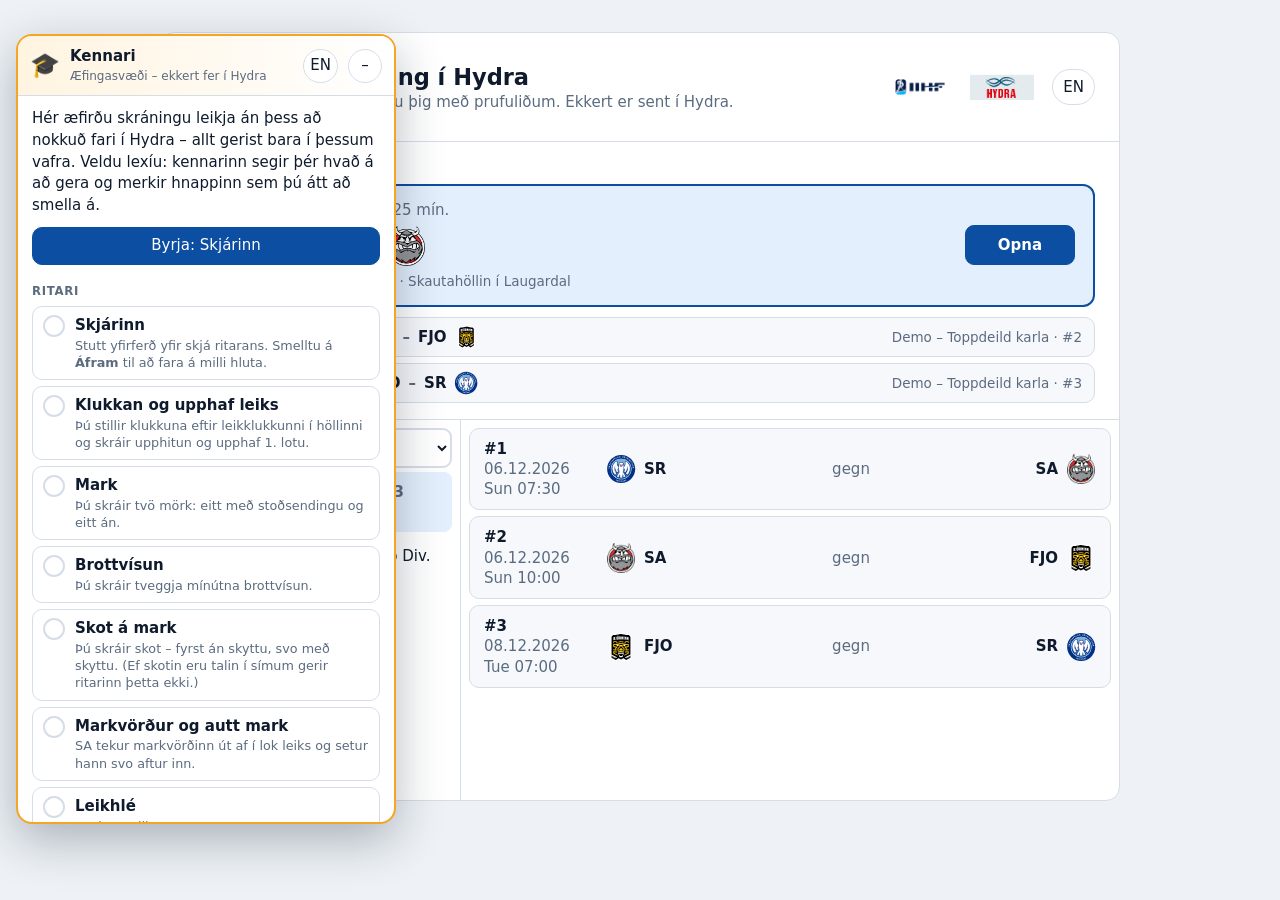
==== commit a467ad95: "Revert "Release 1.7.0 (2026-11-09): line-ups, officials and team staff, reports, game check, log out" ====
--- a/training/index.html
+++ b/training/index.html
@@ -5,8 +5,8 @@
     <meta name="viewport" content="width=device-width, initial-scale=1" />
     <title>Game entry · Hydra (demo)</title>
     <style>body{background:#eef2f6;margin:0}</style>
-    <script type="module" crossorigin src="./assets/index-C-eWiGc0.js"></script>
-    <link rel="stylesheet" crossorigin href="./assets/index-DYG4U5ff.css">
+    <script type="module" crossorigin src="./assets/index-mBiB3our.js"></script>
+    <link rel="stylesheet" crossorigin href="./assets/index-D481Gwnh.css">
   </head>
   <body>
     <div id="app"></div>
--- a/training/assets/index-D481Gwnh.css
+++ b/training/assets/index-D481Gwnh.css
@@ -0,0 +1 @@
+@font-face{font-family:HUI Numbers;src:url(./barlow-semi-condensed-latin-600-normal-BkLiAYu4.woff2)format("woff2");font-weight:600;font-display:swap}@font-face{font-family:HUI Numbers;src:url(./barlow-semi-condensed-latin-700-normal-BpqDG8I9.woff2)format("woff2");font-weight:700 900;font-display:swap}.hui{--bg:#eef2f6;--surface:#fff;--surface-2:#f6f8fb;--border:#d5dde7;--text:#0f1b2d;--muted:#5b6b80;--accent:#0b4ea2;--accent-ink:#fff;--accent-soft:#e3effc;--home:#0b63c4;--home-soft:#e3effc;--away:#c4421a;--away-soft:#fdebe4;--goal:#138a47;--goal-soft:#e2f5ea;--penalty:#d42a2a;--penalty-soft:#fde6e6;--goalie:#c98000;--goalie-soft:#fff3d6;--shot:#4b5ccc;--warn:#b45309;--warn-soft:#fff4e0;--focus:#2f7cf6;--radius:10px;--tap:40px;--gap:10px;--font:15px;--jersey:18px;--clock:48px;--num:"HUI Numbers", "Barlow Semi Condensed", "DIN Alternate", "Roboto Condensed", system-ui, sans-serif;--lightningcss-light:initial;--lightningcss-dark: ;color-scheme:light;font:var(--font) / 1.35 system-ui, -apple-system, "Segoe UI", Roboto, sans-serif;color:var(--text);background:var(--bg);-webkit-font-smoothing:antialiased}.hui.mode-touch{--tap:56px;--gap:12px;--font:17px;--jersey:22px;--clock:58px}.hui.theme-dark{--bg:#0b111a;--surface:#131c28;--surface-2:#1a2533;--border:#2a3748;--text:#e8eef6;--muted:#94a3b8;--accent:#4c8dff;--accent-soft:#11294a;--home:#4c9bff;--home-soft:#11294a;--away:#ff7a4d;--away-soft:#3a1c12;--goal:#39c477;--goal-soft:#10301f;--penalty:#ff5a5a;--penalty-soft:#3a1414;--goalie:#f2b84b;--goalie-soft:#3a2b0c;--shot:#8b9bff;--warn:#f5a524;--warn-soft:#3a2a0c;--lightningcss-light: ;--lightningcss-dark:initial;color-scheme:dark}.hui *,.hui :before,.hui :after{box-sizing:border-box}.hui button,.hui input,.hui select{font:inherit;color:inherit}.hui button{cursor:pointer}.hui :focus-visible{outline:3px solid var(--focus);outline-offset:2px}.hui .muted{color:var(--muted)}.hui .num{font-variant-numeric:tabular-nums}.hui kbd{border:1px solid var(--border);min-width:1.6em;font:600 .72em/1.5 var(--num);text-align:center;color:var(--muted);background:var(--surface);border-bottom-width:2px;border-radius:5px;padding:0 .35em;display:inline-block}.hui.mode-touch kbd{display:none}.app{grid-template-rows:auto auto minmax(0,1fr) auto;grid-template-columns:minmax(0,1fr);height:100dvh;display:grid;overflow:hidden}.main{gap:var(--gap);padding:0 var(--gap) var(--gap);grid-template-columns:minmax(0,1fr) minmax(0,1.7fr) minmax(0,1fr);min-height:0;display:grid}.panel{background:var(--surface);border:1px solid var(--border);border-radius:var(--radius);flex-direction:column;min-height:0;display:flex}.panel>h3,.panel-head{letter-spacing:.04em;text-transform:uppercase;color:var(--muted);border-bottom:1px solid var(--border);align-items:center;gap:8px;margin:0;padding:8px 12px;font-size:.8em;font-weight:650;display:flex}.scroll{min-height:0;overflow:auto}.center{gap:var(--gap);grid-template-rows:auto auto minmax(0,1fr);min-height:0;display:grid}.topbar{padding:8px var(--gap);background:var(--surface);border-bottom:1px solid var(--border);flex-wrap:wrap;align-items:center;gap:8px 14px;display:flex}.brand{white-space:nowrap;align-items:center;gap:10px;font-weight:700;display:flex}.brand small{color:var(--muted);font-size:.75em;font-weight:500;display:block}.gameinfo{white-space:nowrap;text-overflow:ellipsis;min-width:0;color:var(--muted);flex:1;overflow:hidden}.gameinfo b{color:var(--text)}.partners{opacity:.9;align-items:center;gap:10px;display:flex}.seg{border:1px solid var(--border);background:var(--surface-2);border-radius:999px;padding:2px;display:inline-flex}.seg button{min-height:30px;color:var(--muted);background:0 0;border:0;border-radius:999px;padding:4px 12px}.seg button[aria-pressed=true]{background:var(--accent);color:var(--accent-ink)}.iconbtn{border:1px solid var(--border);background:var(--surface);border-radius:999px;justify-content:center;align-items:center;gap:6px;min-width:36px;min-height:36px;padding:0 10px;display:inline-flex}.mode-touch .iconbtn{min-width:44px;min-height:44px}.sync{border:1px solid var(--border);background:var(--surface-2);white-space:nowrap;border-radius:999px;align-items:center;gap:6px;padding:4px 10px;font-size:.85em;display:inline-flex}.sync .dot{background:var(--goal);border-radius:50%;width:9px;height:9px}.sync.busy .dot{background:var(--shot);animation:1s infinite pulse}.sync.held .dot{background:var(--goalie)}.sync.bad{border-color:var(--penalty);color:var(--penalty)}.sync.bad .dot{background:var(--penalty)}@keyframes pulse{50%{opacity:.3}}.logo{flex:none;justify-content:center;align-items:center;display:inline-flex}.logo img{object-fit:contain;max-width:100%;max-height:100%}.logo.badge{background:var(--surface-2);border:1px solid var(--border);color:var(--muted);border-radius:8px;font-size:.8em;font-weight:800}.scoreboard{align-items:stretch;gap:var(--gap);padding:var(--gap);grid-template-columns:minmax(0,1fr) auto minmax(0,1fr);display:grid}.team-head{border-radius:var(--radius);background:var(--surface);border:1px solid var(--border);border-top:4px solid var(--team);grid-template-columns:auto 1fr auto;align-items:center;gap:12px;padding:10px 14px;display:grid}.team-head.away{direction:rtl;grid-template-columns:auto 1fr auto}.team-head.away>*{direction:ltr}.team-head .tname{min-width:0}.team-head .tname b{letter-spacing:.02em;font-size:1.35em}.team-head .tname div{color:var(--muted);white-space:nowrap;text-overflow:ellipsis;font-size:.85em;overflow:hidden}.score{font:800 calc(var(--clock) * 1.05) / 1 var(--num);font-variant-numeric:tabular-nums;text-align:center;min-width:1.2ch}.team-meta{direction:ltr;flex-wrap:wrap;grid-column:1/-1;align-items:center;gap:8px;display:flex}.away .team-meta{justify-content:flex-end}.gk-pill{min-width:0;max-width:100%}.gk-pill .gk-name{white-space:nowrap;text-overflow:ellipsis;font-weight:700;overflow:hidden}.pill{border:1px solid var(--border);background:var(--surface-2);white-space:nowrap;border-radius:999px;align-items:center;gap:6px;padding:3px 10px;font-size:.85em;display:inline-flex}.pill.pp{background:var(--goal-soft);border-color:var(--goal);color:var(--goal);font-weight:700}.pill.en{background:var(--goalie-soft);border-color:var(--goalie);color:var(--goalie);font-weight:700}button.pill{min-height:30px}.mode-touch button.pill{min-height:40px}.clockbox{border-radius:var(--radius);color:#f4f7fb;background:#0c1522;border:1px solid #000;flex-direction:column;justify-content:center;align-items:center;gap:6px;min-width:230px;padding:8px 16px;display:flex}.clockbox .period{letter-spacing:.08em;text-transform:uppercase;color:#9fb2c8;align-items:center;gap:8px;font-size:.8em;display:flex}.clockbox .digits{font:700 var(--clock) / 1 var(--num);font-variant-numeric:tabular-nums;color:#ffd84d;background:0 0;border:0;border-radius:8px;padding:0 6px}.clockbox .digits:hover{background:#1b2a3c}.clockbox input.digits{text-align:center;background:#1b2a3c;outline:2px solid #ffd84d;width:4.2ch}.clockbox .elapsed{color:#9fb2c8;font-size:.8em}.clockbox .ctl{gap:6px;display:flex}.clockbox .ctl button{color:#e8eef6;background:#16263a;border:1px solid #2c3d52;border-radius:8px;min-height:32px;padding:0 10px}.mode-touch .clockbox .ctl button{min-height:44px;padding:0 14px}.clockbox .ctl button.run{color:#111;background:#ffd84d;border-color:#ffd84d;font-weight:700}.actions{gap:var(--gap);grid-template-columns:minmax(0,1fr) minmax(0,1fr);display:grid}.actside{border-radius:var(--radius);background:var(--surface);border:1px solid var(--border);border-left:4px solid var(--team);grid-template-columns:repeat(2,minmax(0,1fr));gap:8px;padding:10px;display:grid}.actside .label{grid-column:1/-1;align-items:center;gap:8px;font-weight:700;display:flex}.big{min-height:calc(var(--tap) + 10px);letter-spacing:.04em;color:#fff;text-transform:uppercase;border:0;border-radius:10px;flex-direction:column;justify-content:center;align-items:center;gap:2px;font-weight:800;transition:transform 60ms;display:flex;box-shadow:0 1px #00000026}.big:active{transform:scale(.97)}.big kbd{color:#ffffffe6;background:#0000002e;border-color:#ffffff59}.big.goal{background:var(--goal)}.big.penalty{background:var(--penalty)}.big.shot{background:var(--shot);min-height:var(--tap);flex-direction:row;grid-column:1/-1;gap:10px}.small-actions{flex-wrap:wrap;grid-column:1/-1;gap:6px;display:flex}.btn{min-height:var(--tap);border:1px solid var(--border);background:var(--surface-2);border-radius:9px;justify-content:center;align-items:center;gap:8px;padding:0 14px;font-weight:600;display:inline-flex}.btn:hover{border-color:var(--muted)}.btn.primary{background:var(--accent);border-color:var(--accent);color:var(--accent-ink)}.btn.danger{color:var(--penalty);border-color:var(--penalty);background:0 0}.btn.ghost{background:0 0}.btn[disabled]{opacity:.45;cursor:not-allowed}.btn.sm{min-height:30px;padding:0 10px;font-size:.9em}.mode-touch .btn.sm{min-height:40px}.roster .group{padding:4px 8px 8px}.roster .group h4{color:var(--muted);letter-spacing:.08em;text-transform:uppercase;margin:6px 4px;font-size:.72em}.players{grid-template-columns:repeat(auto-fill,minmax(140px,1fr));gap:6px;display:grid}.pl{min-height:var(--tap);text-align:left;border:1px solid var(--border);background:var(--surface-2);border-radius:8px;grid-template-columns:auto 1fr;align-items:center;gap:8px;padding:4px 8px;display:grid;position:relative}.pl .jn{font:800 var(--jersey) / 1 var(--num);text-align:right;min-width:2.1ch;color:var(--team-ink,var(--team))}.pl .nm{-webkit-line-clamp:2;-webkit-box-orient:vertical;font-size:.82em;line-height:1.15;display:-webkit-box;overflow:hidden}.pl .tags{gap:3px;font-size:.65em;font-weight:800;display:flex;position:absolute;top:2px;right:4px}.tag{background:var(--surface);border:1px solid var(--border);color:var(--muted);border-radius:4px;padding:0 4px}.tag.box{background:var(--penalty);color:#fff;border-color:var(--penalty)}.tag.net{background:var(--goalie);color:#fff;border-color:var(--goalie)}.tag.bp{background:var(--goal);color:#fff;border-color:var(--goal)}.pl.sel{outline:3px solid var(--team);background:var(--team-soft)}.pl.inbox{opacity:.6}.quick{background:var(--team-soft);border:1px solid var(--team);border-radius:9px;flex-wrap:wrap;align-items:center;gap:6px;margin:6px 8px 10px;padding:8px;display:flex}.box-list{flex-wrap:wrap;gap:8px;padding:8px;display:flex}.box-item{border:1px solid var(--border);border-left:4px solid var(--team);background:var(--surface-2);border-radius:9px;flex:220px;grid-template-columns:auto 1fr auto;align-items:center;gap:10px;min-width:220px;padding:6px 8px 6px 10px;display:grid}.box-item .left{font:800 1.35em var(--num);color:var(--penalty);font-variant-numeric:tabular-nums}.box-item.ending .left{animation:.8s infinite pulse}.empty{color:var(--muted);text-align:center;padding:14px;font-size:.9em}.feed-filter{text-transform:none;letter-spacing:0;gap:4px;margin-left:auto;display:flex}.feed-filter button{border:1px solid var(--border);background:var(--surface);color:var(--muted);border-radius:6px;padding:1px 8px;font-size:.95em}.feed-filter button[aria-pressed=true]{background:var(--text);color:var(--surface)}.ev{width:100%;min-height:var(--tap);border:0;border-bottom:1px solid var(--border);text-align:left;background:0 0;grid-template-columns:64px 26px 1fr auto;align-items:center;gap:10px;padding:6px 12px;display:grid}.ev .t{font-variant-numeric:tabular-nums;line-height:1.15}.ev .t b{display:block}.ev .t small{color:var(--muted)}.ev .what{min-width:0}.ev .what .who{font-weight:650}.ev .what .sub{color:var(--muted);font-size:.85em}.ev.pending{background:repeating-linear-gradient(-45deg, transparent 0 8px, var(--surface-2) 8px 16px)}.state{white-space:nowrap;border-radius:999px;padding:2px 8px;font-size:.78em;font-weight:700}.state.pending,.state.sending{background:var(--accent-soft);color:var(--accent)}.state.held{background:var(--goalie-soft);color:var(--goalie)}.state.failed{background:var(--penalty-soft);color:var(--penalty)}.statusbar{padding:8px var(--gap);background:var(--surface);border-top:1px solid var(--border);flex-wrap:wrap;align-items:center;gap:10px;display:flex}.statusbar .now{align-items:center;gap:8px;display:flex}.statusbar .spacer{flex:1}.stage{background:var(--text);color:var(--surface);letter-spacing:.03em;border-radius:6px;padding:3px 10px;font-weight:800}.scrim{z-index:40;background:#080e1873;justify-content:flex-end;animation:.12s fade;display:flex;position:fixed;inset:0}@keyframes fade{0%{opacity:0}}.sheet{background:var(--surface);border-left:6px solid var(--team,var(--accent));grid-template-rows:auto minmax(0,1fr) auto;width:min(620px,100%);height:100%;animation:.16s slide;display:grid;box-shadow:-10px 0 40px #00000040}.mode-touch .sheet{width:min(760px,100%)}@keyframes slide{0%{opacity:.6;transform:translate(30px)}}.sheet-head{border-bottom:1px solid var(--border);align-items:center;gap:12px;padding:12px 16px;display:flex}.sheet-head h2{flex:1;margin:0;font-size:1.2em}.sheet-body{flex-direction:column;gap:16px;padding:14px 16px 20px;display:flex;overflow:auto}.sheet-foot{border-top:1px solid var(--border);background:var(--surface-2);align-items:center;gap:10px;padding:12px 16px;display:flex}.sheet-foot .grow{flex:1}.field>label,.field>.lbl{letter-spacing:.05em;text-transform:uppercase;color:var(--muted);align-items:center;gap:8px;margin-bottom:6px;font-size:.78em;font-weight:700;display:flex}.field.active>.lbl{color:var(--team-ink,var(--team,var(--accent)))}.field.active>.lbl:before{content:"";background:var(--team,var(--accent));border-radius:50%;width:8px;height:8px}.row{flex-wrap:wrap;align-items:center;gap:8px;display:flex}.chip{min-height:var(--tap);min-width:var(--tap);border:1px solid var(--border);background:var(--surface-2);border-radius:9px;justify-content:center;align-items:center;gap:6px;padding:0 12px;font-weight:650;display:inline-flex}.chip[aria-pressed=true]{background:var(--team,var(--accent));border-color:var(--team,var(--accent));color:var(--team-on,var(--accent-ink))}.chip.suggested{box-shadow:inset 0 0 0 2px var(--goal)}.chip .hint{opacity:.8;font-size:.7em;font-weight:700}.jgrid{grid-template-columns:repeat(auto-fill, minmax(calc(var(--tap) + 14px), 1fr));gap:6px;display:grid}.jbtn{min-height:calc(var(--tap) + 6px);border:1px solid var(--border);background:var(--surface-2);border-radius:9px;flex-direction:column;justify-content:center;align-items:center;padding:2px;line-height:1.05;display:flex}.jbtn b{font:800 var(--jersey) var(--num)}.jbtn small{color:var(--muted);white-space:nowrap;text-overflow:ellipsis;max-width:100%;font-size:.62em;overflow:hidden}.jbtn[aria-pressed=true]{background:var(--team,var(--accent));border-color:var(--team,var(--accent));color:var(--team-on,var(--accent-ink))}.jbtn[aria-pressed=true] small{color:inherit;opacity:.85}.jbtn.match{box-shadow:0 0 0 3px var(--focus)}.jbtn[disabled]{opacity:.35}.jbtn.role-a1:after,.jbtn.role-a2:after,.jbtn.role-gs:after{font-size:.6em;font-weight:800}.typed{font:700 1.1em var(--num);background:var(--surface-2);border:1px dashed var(--border);border-radius:6px;min-width:3ch;padding:2px 8px}.timefield{flex-wrap:wrap;align-items:center;gap:10px;display:flex}.timefield input{width:6.5ch;min-height:var(--tap);font:800 1.5em var(--num);text-align:center;border:2px solid var(--border);background:var(--surface);border-radius:9px}.timefield input:focus{border-color:var(--focus)}.keypad{grid-template-columns:repeat(3, var(--tap));gap:6px;display:grid}.keypad button{min-height:var(--tap);border:1px solid var(--border);background:var(--surface-2);font:700 1.1em var(--num);border-radius:9px}.search{width:100%;min-height:var(--tap);border:2px solid var(--border);background:var(--surface);border-radius:9px;padding:0 12px}.search:focus{border-color:var(--focus)}.codes{grid-template-columns:repeat(auto-fill,minmax(140px,1fr));gap:6px;display:grid}.codebtn{min-height:var(--tap);border:1px solid var(--border);background:var(--surface-2);text-align:left;border-radius:9px;padding:4px 10px;line-height:1.15}.codebtn b{font-family:var(--num);display:block}.codebtn small{color:var(--muted)}.codebtn[aria-pressed=true]{background:var(--penalty);border-color:var(--penalty);color:#fff}.codebtn[aria-pressed=true] small{color:#ffffffd9}.note{background:var(--surface-2);border:1px solid var(--border);border-radius:9px;padding:10px 12px;font-size:.9em}.note.warn{background:var(--warn-soft);border-color:var(--warn)}.check{min-height:var(--tap);align-items:center;gap:10px;display:flex}.check input{width:22px;height:22px}details.onice summary{cursor:pointer;font-weight:650}.toggle-row{flex-wrap:wrap;gap:8px;display:flex}.toasts{z-index:60;flex-direction:column;align-items:center;gap:8px;display:flex;position:fixed;bottom:74px;left:50%;transform:translate(-50%)}.toast{color:#fff;background:#0f1b2d;border-radius:10px;align-items:center;gap:14px;padding:10px 14px;animation:.15s fade;display:flex;box-shadow:0 8px 24px #0000004d}.toast.error{background:var(--penalty)}.toast.warn{background:var(--warn)}.toast button{color:#fff;background:0 0;border:1px solid #fff9;border-radius:7px;padding:4px 10px;font-weight:700}.picker{flex-direction:column;align-items:center;gap:20px;min-height:100vh;padding:32px 16px;display:flex}.picker .card{background:var(--surface);border:1px solid var(--border);border-radius:14px;width:min(960px,100%);overflow:hidden}.chooser .hero{border-bottom:1px solid var(--border);align-items:center;gap:18px;padding:22px 24px;display:flex}.chooser .hero h1{margin:0;font-size:1.5em}.chooser .cols{grid-template-columns:300px 1fr;min-height:380px;display:grid}.chooser .comps{border-right:1px solid var(--border);flex-direction:column;gap:4px;padding:8px;display:flex}.chooser .comps button{text-align:left;min-height:var(--tap);background:0 0;border:0;border-radius:8px;padding:10px 12px}.chooser .comps button[aria-pressed=true]{background:var(--accent-soft);color:var(--accent);font-weight:700}.chooser .games{flex-direction:column;gap:6px;padding:8px;display:flex}.gamebtn{border:1px solid var(--border);background:var(--surface-2);text-align:left;min-height:calc(var(--tap) + 8px);border-radius:10px;grid-template-columns:110px 1fr auto 1fr;align-items:center;gap:12px;padding:10px 14px;display:grid}.gamebtn:hover{border-color:var(--accent)}.gamebtn .t{align-items:center;gap:8px;font-weight:700;display:flex}.gamebtn .t.away{justify-content:flex-end}.sheet .chooser{border:0}.chooser-note{margin:8px}.sheet .chooser .hero{display:none}@media (width<=640px){.picker{padding:16px 12px}.chooser .hero{flex-wrap:wrap;gap:10px 14px;padding:16px}.chooser .hero>div{flex-basis:calc(100% - 80px)}.chooser .hero h1{font-size:1.3em}.chooser .cols{grid-template-columns:minmax(0,1fr);min-height:0}.chooser .comps{border-right:0;border-bottom:1px solid var(--border)}.gamebtn{grid-template-columns:minmax(0,1fr) auto minmax(0,1fr);gap:6px 10px}.gamebtn>span:first-child{grid-column:1/-1;align-items:baseline;gap:10px;display:flex}}.help-grid{grid-template-columns:auto 1fr;align-items:center;gap:8px 14px;display:grid}.queue-row{border-bottom:1px solid var(--border);grid-template-columns:1fr auto;align-items:center;gap:8px;padding:8px 0;display:grid}@media (width<=980px){.app{grid-template-rows:auto auto auto auto;height:auto;min-height:100dvh;overflow:visible}.topbar{z-index:5;flex-wrap:wrap;position:sticky;top:0}.main{grid-template-rows:auto auto;grid-template-columns:minmax(0,1fr) minmax(0,1fr)}.main>.center{grid-area:1/1/auto/-1;grid-template-rows:auto auto auto}.center .panel .scroll{max-height:50vh}.roster .scroll{max-height:none}.scoreboard{grid-template-columns:minmax(0,1fr) minmax(0,1fr)}.clockbox{grid-area:1/1/auto/-1}.statusbar{z-index:5;position:sticky;bottom:0}.partners,.gameinfo{display:none}.chooser .cols{grid-template-columns:1fr}}@media (width<=640px){.actions,.main{grid-template-columns:minmax(0,1fr)}.big{letter-spacing:0;font-size:.85em}.players{grid-template-columns:repeat(auto-fill,minmax(110px,1fr))}}.big{text-align:center;line-height:1.1}.ev-period{z-index:1;letter-spacing:.08em;text-transform:uppercase;color:var(--muted);background:var(--surface-2);border-bottom:1px solid var(--border);padding:4px 12px;font-size:.72em;font-weight:800;position:sticky;top:0}.ev{grid-template-columns:58px 26px minmax(0,1fr) auto;align-items:start;padding:8px 12px}.ev .ic{margin-top:2px}.ev .what .head{letter-spacing:.04em;text-transform:uppercase;color:var(--team-ink,var(--team));font-size:.75em;font-weight:800}.ev .what .who{overflow-wrap:anywhere;font-weight:650}.ev .right{flex-direction:column;align-items:flex-end;gap:4px;display:flex}.state.run{background:var(--penalty-soft);color:var(--penalty)}.state.done{background:var(--surface-2);color:var(--muted)}.state.warn{background:var(--warn-soft);color:var(--warn)}.summary-line{background:var(--team-soft,var(--surface-2));border:1px solid var(--team,var(--border));border-radius:10px;flex-wrap:wrap;gap:4px 14px;padding:10px 12px;font-weight:600;display:flex}.summary-line .muted{font-weight:500}.ev .t b{font:700 1.25em/1 var(--num);letter-spacing:.01em}.ev .t small{font-family:var(--num);font-weight:600}.clockbox .digits{letter-spacing:.02em}.clockbox .elapsed,.pill.num,.box-item .left{font-family:var(--num);font-weight:600}.hui .big{color:#fff;font-size:1.08em;font-weight:800}.hui .big.shot{font-size:1em}.ev .ic{width:34px;height:34px;color:var(--muted);background:var(--surface-2);border:1px solid var(--border);border-radius:9px;place-items:center;display:grid;position:relative}.ev .ic .icon{width:22px;height:22px}.ev.goal .ic{color:var(--goal);background:var(--goal-soft);border-color:#0000}.ev.penalty .ic{color:var(--penalty);background:var(--penalty-soft);border-color:#0000}.ev.goalie .ic{color:var(--text);background:var(--goalie-soft);border-color:#0000}.ev.goalie .ic .icon{width:27px;height:27px}.ev .ic .badge-ic{position:absolute;right:-9px}.ev .ic .badge-ic .icon{width:14px;height:14px}.ev .ic .badge-ic.in{top:-6px}.ev .ic .badge-ic.out,.ev .ic .badge-ic.miss{bottom:-6px}.gk-moves{flex-wrap:wrap;gap:2px 14px;display:flex}.gk-move{align-items:center;gap:4px;display:inline-flex}.gk-move .icon{flex:none}.gk-move.in .icon{color:var(--goal)}.gk-move.out .icon{color:var(--penalty)}.badge-ic{background:var(--surface);border-radius:50%;place-items:center;padding:1px;display:grid}.badge-ic.in{color:var(--goal)}.badge-ic.out,.badge-ic.miss{color:var(--penalty)}.ev{box-shadow:inset 4px 0 0 var(--team);background:linear-gradient(90deg, var(--team-soft), transparent 70%);grid-template-columns:58px 28px 34px minmax(0,1fr) auto;column-gap:12px}.ev:hover{background:linear-gradient(90deg, var(--team-soft), var(--surface-2) 70%)}.ev .tm{place-items:center;height:34px;display:grid}@media (width<=640px){.ev{grid-template-columns:50px 24px 30px minmax(0,1fr);column-gap:8px}.ev .tm .logo{width:24px!important;height:24px!important}.ev .right{flex-direction:row;grid-column:4}}.logo.assoc{position:relative}.logo .flagdot{box-shadow:0 0 0 1.5px var(--surface);border-radius:50%;position:absolute;bottom:-3px;right:-3px}.logo.flag img{border-radius:50%}.big .icon,.btn .icon{flex:none}.big.goal,.big.penalty{flex-direction:row;gap:8px}.actside{container-type:inline-size}.big{min-width:0}@container (width<=340px){.big.goal,.big.penalty{letter-spacing:.01em;gap:5px;padding:0 6px;font-size:.88em}.big.goal .icon,.big.penalty .icon{width:22px;height:22px}.big.goal kbd,.big.penalty kbd{display:none}}@container (width<=250px){.big.goal .icon,.big.penalty .icon{display:none}}.jbtn{position:relative}.jnote{letter-spacing:.04em;color:var(--penalty);font:800 .58em/1 system-ui,sans-serif;position:absolute;top:2px;right:3px}.jbtn[aria-pressed=true] .jnote{color:var(--team-on,#fff)}.picker .resume{justify-content:center;width:min(960px,100%);margin-bottom:12px}.logo.assoc>img:first-child{box-sizing:border-box;box-shadow:0 0 0 1px var(--border);background:#fff;border-radius:18%;padding:8%}.btn.danger.armed{background:var(--penalty);border-color:var(--penalty);color:#fff}.timesup{background:var(--warn-soft);border:1px solid var(--warn);border-radius:10px;gap:6px;margin:8px;padding:8px;display:grid}.timesup-head{color:var(--warn);justify-content:space-between;align-items:center;gap:8px;font-size:.85em;display:flex}.box-item.up .left{color:var(--warn)}.bench .topbar{flex-wrap:wrap;gap:8px}.bench-main{gap:var(--gap);padding:var(--gap);grid-template-columns:minmax(0,1fr) minmax(0,1fr);align-content:start;display:grid}.bench-team{border-top:4px solid var(--team);padding:12px}.bench-head{align-items:center;gap:10px;margin-bottom:10px;display:flex}.bench-count{font:700 3.2em/1 var(--num);text-align:right;color:var(--team-ink,var(--team));margin-left:auto}.bench-count small{color:var(--muted);font:600 .28em/1.3 system-ui,sans-serif;display:block}.bench-plus{width:100%;min-height:calc(var(--tap) * 1.8);flex-direction:row;gap:10px;font-size:1.2em}.bench-plus[disabled]{opacity:.45}.bench .jgrid{grid-template-columns:repeat(auto-fill,minmax(64px,1fr))}.bench .jbtn{min-height:calc(var(--tap) + 14px)}.bench-foot{flex-wrap:wrap;grid-column:1/-1;align-items:center;gap:10px;display:flex}.big.shot.onbench{opacity:.8;font-size:.85em}@media (width<=760px){.bench-main{grid-template-columns:minmax(0,1fr)}}.bench-note{margin:8px 12px 0}.hui button{touch-action:manipulation}.bench-one,.team-choice{flex-direction:column;height:auto;min-height:100dvh;display:flex;overflow:visible}.one-head{z-index:5;padding:10px 14px;padding-top:calc(10px + env(safe-area-inset-top));background:linear-gradient(var(--team-soft), var(--surface));border-bottom:4px solid var(--team);align-items:center;gap:10px;display:flex;position:sticky;top:0}.one-team{min-width:0;color:inherit;text-align:left;background:0 0;border:0;border-radius:10px;align-items:center;gap:10px;padding:4px;display:flex}.one-team b{font:800 1.5em/1 var(--num);display:block}.one-team small{white-space:nowrap;text-overflow:ellipsis;max-width:42vw;color:var(--muted);display:block;overflow:hidden}.one-count{font:700 3.6em/.9 var(--num);color:var(--team-ink,var(--team));text-align:right;margin-left:auto}.one-count small{color:var(--muted);white-space:nowrap;margin-top:4px;font:600 .22em/1.3 system-ui,sans-serif;display:block}.one-bar{flex-wrap:wrap;justify-content:space-between;align-items:center;gap:8px;padding:10px 14px 0;display:flex}.bench-one .conn-banner{margin:10px 14px 0}.one-main{padding:12px 14px calc(96px + env(safe-area-inset-bottom));flex-direction:column;flex:1;gap:12px;display:flex}.one-main .bench-plus{min-height:64px}.one-main .bench-plus small{opacity:.85;font-weight:500}.sgrid{grid-template-columns:repeat(auto-fill,minmax(88px,1fr));gap:8px;display:grid}.sbtn{border:1px solid var(--border);border-bottom:3px solid var(--team);background:var(--surface);min-height:76px;color:var(--text);border-radius:14px;flex-direction:column;justify-content:center;align-items:center;gap:2px;padding:6px 4px;line-height:1;display:flex;position:relative;overflow:hidden;box-shadow:0 1px 2px #0f1b2d14}.sbtn:active{background:var(--team-soft);transform:scale(.96)}.sbtn b{font:800 2em/1 var(--num)}.sbtn small{white-space:nowrap;text-overflow:ellipsis;max-width:100%;color:var(--muted);font-size:.72em;overflow:hidden}.scount{background:var(--team);min-width:22px;color:var(--team-on,#fff);font:800 .8em/1.2 var(--num);border-radius:999px;padding:2px 6px;font-style:normal;position:absolute;top:5px;right:6px}.sflash{background:var(--team);opacity:0;pointer-events:none;animation:.45s ease-out sflash;position:absolute;inset:0}@keyframes sflash{0%{opacity:.45}to{opacity:0}}.correcting .sbtn{border-color:var(--penalty);border-bottom-color:var(--penalty)}.one-hint{margin:0;font-size:.85em}.one-foot{z-index:5;padding:10px 14px calc(10px + env(safe-area-inset-bottom));background:var(--surface);border-top:1px solid var(--border);grid-template-columns:minmax(0,1fr) auto auto;gap:8px;display:grid;position:fixed;bottom:0;left:0;right:0;box-shadow:0 -6px 18px #0f1b2d14}.one-foot .btn{min-height:54px;font-size:1.05em}.one-foot .one-undo{font-weight:800}.one-scrim{z-index:6;background:#0f1b2d26;position:fixed;inset:0}.one-menu{right:14px;bottom:calc(84px + env(safe-area-inset-bottom));z-index:7;background:var(--surface);border:1px solid var(--border);border-radius:14px;flex-direction:column;gap:6px;padding:10px;display:flex;position:fixed;box-shadow:0 12px 32px #0f1b2d40}.one-menu .btn{justify-content:flex-start;min-height:48px}.bench-one~.toasts,.team-choice~.toasts{bottom:calc(90px + env(safe-area-inset-bottom))}.choice-head{padding:12px 16px;padding-top:calc(12px + env(safe-area-inset-top));background:var(--surface);border-bottom:1px solid var(--border);align-items:center;gap:10px;display:flex}.choice-head small{color:var(--muted);display:block}.choice-main{flex-direction:column;gap:12px;width:100%;max-width:560px;margin:0 auto;padding:20px 16px 32px;display:flex}.choice-main h1{margin:4px 0 0;font-size:1.6em;line-height:1.15}.choice-main>p{margin:0 0 4px}.choice-team{border:2px solid var(--team);background:linear-gradient(90deg, var(--team-soft), var(--surface) 70%);min-height:96px;color:var(--text);text-align:left;border-radius:16px;align-items:center;gap:14px;padding:14px 16px;display:flex}.choice-team:active{transform:scale(.98)}.choice-team b{font:800 1.8em/1 var(--num);color:var(--team-ink,var(--team));display:block}.choice-team small{color:var(--muted);font-size:.95em;display:block}.choice-team em{text-transform:uppercase;letter-spacing:.06em;color:var(--muted);margin-left:auto;font-size:.8em;font-style:normal;font-weight:700}.choice-both{flex-direction:column;gap:0;min-height:56px;padding:8px 14px}.choice-both .muted{font-size:.9em;font-weight:500}.choice-links{justify-content:center;gap:8px;margin-top:6px;display:flex}.so-score{flex-wrap:wrap;align-items:center;gap:12px;font-size:1.25em;display:flex}.so-team{align-items:center;gap:8px;font-weight:800;display:inline-flex}.so-team b{font:700 1.6em/1 var(--num)}.so-team.won b{text-underline-offset:6px;text-decoration:underline;text-decoration-thickness:3px}.so-dash{color:var(--muted);font-weight:800}.so-current{border:2px solid var(--border);background:var(--surface-2);border-radius:12px;margin-top:12px;padding:12px}.so-who{flex-wrap:wrap;align-items:center;gap:8px;margin:6px 0 10px;font-size:1.15em;display:flex}.so-results{grid-template-columns:repeat(auto-fill,minmax(150px,1fr));gap:8px;display:grid}.so-results .btn{min-height:calc(var(--tap) + 6px);justify-content:space-between}.btn.goal-btn{background:var(--goal);border-color:var(--goal);color:#fff}.so-table{border-collapse:collapse;width:100%;margin-top:12px}.so-table td{border-bottom:1px solid var(--border);vertical-align:middle;padding:6px 8px}.so-table tr td:first-child{box-shadow:inset 3px 0 0 var(--team);width:2.5em}.so-table tr.cur td{background:var(--surface-2);font-weight:700}.so-table .res.r8{color:var(--goal);font-weight:800}.so-table .res.r7{color:var(--muted)}.note.ok{background:var(--goal-soft);border-color:var(--goal)}.pill.ok{background:var(--goal);color:#fff;border-color:var(--goal)}.conn-banner{margin:8px var(--gap) 0;border:2px solid var(--warn);background:var(--warn-soft);border-radius:10px;flex-wrap:wrap;align-items:center;gap:12px;padding:10px 14px;display:flex}.conn-banner.session{border-color:var(--penalty);background:var(--penalty-soft)}.conn-banner span{flex:1;min-width:240px}.conn-banner a{color:inherit;font-weight:700}.state.sent{background:var(--goal-soft);color:var(--goal)}.topbar .conn-banner{flex-basis:100%;margin:2px 0 0}.teach{z-index:70;background:var(--surface);width:min(380px,100vw - 32px);max-height:calc(100dvh - 110px);color:var(--text);border:2px solid #f5a524;border-radius:16px;flex-direction:column;font-size:15px;line-height:1.45;display:flex;position:fixed;bottom:76px;left:16px;overflow:hidden;box-shadow:0 16px 48px #0f1b2d4d}.teach-head{background:linear-gradient(90deg, #fff4e0, var(--surface));border-bottom:1px solid var(--border);align-items:center;gap:10px;padding:10px 12px;display:flex}.theme-dark .teach-head{background:linear-gradient(90deg, #3a2a0c, var(--surface))}.teach-head small{color:var(--muted);font-size:.8em;display:block}.teach-badge{font-size:1.6em}.teach-sp{flex:1}.teach-x{border:1px solid var(--border);background:var(--surface);min-width:34px;min-height:34px;color:var(--text);border-radius:999px;font-weight:700}.teach-body{padding:12px 14px 14px;overflow:auto}.teach-intro,.teach-text{margin:0 0 10px}.teach-text.ok{color:var(--goal)}.teach-text .ui{border:1px solid var(--border);background:var(--surface-2);white-space:nowrap;border-radius:6px;padding:0 .4em;font-weight:700;display:inline-block}.teach-win b{color:var(--goal)}.teach-title{align-items:center;gap:10px;margin-bottom:8px;font-size:1.05em;display:flex}.teach-dots{gap:4px;margin-left:auto;display:inline-flex}.teach-dots i{background:var(--border);border-radius:50%;width:8px;height:8px}.teach-dots i.d{background:var(--goal)}.teach-dots i.c{background:#f5a524}.teach-foot{flex-wrap:wrap;gap:6px;margin-top:6px;display:flex}.teach-btn{border:1px solid var(--border);background:var(--surface-2);min-height:38px;color:var(--text);border-radius:10px;padding:0 12px;font-weight:600}.teach-btn.pri{background:var(--accent);border-color:var(--accent);color:var(--accent-ink)}.teach-btn.wide{width:100%;margin-bottom:6px}.teach-group h4{text-transform:uppercase;letter-spacing:.06em;color:var(--muted);margin:12px 0 6px;font-size:.78em}.teach-lesson{border:1px solid var(--border);background:var(--surface);width:100%;color:var(--text);text-align:left;border-radius:10px;align-items:flex-start;gap:10px;margin-bottom:6px;padding:8px 10px;display:flex}.teach-lesson:hover{border-color:var(--accent)}.teach-lesson small{color:var(--muted);font-size:.85em;line-height:1.35;display:block}.teach-check{border:2px solid var(--border);color:#fff;border-radius:50%;flex:none;place-items:center;width:22px;height:22px;font-size:.8em;font-weight:800;display:grid}.teach-lesson.done .teach-check{background:var(--goal);border-color:var(--goal)}.teach-pill{z-index:70;background:var(--surface);color:var(--text);border:2px solid #f5a524;border-radius:999px;padding:10px 16px;font-weight:800;position:fixed;bottom:76px;left:16px;box-shadow:0 8px 24px #0f1b2d40}.teach-hl{outline-offset:3px;animation:1.2s ease-in-out infinite teachpulse;outline:3px solid #f5a524!important}@keyframes teachpulse{0%,to{box-shadow:0 0 #f5a524b3}50%{box-shadow:0 0 0 10px #f5a52400}}@media (width<=640px){.teach{width:auto;max-height:46dvh;font-size:14px;inset:8px 8px auto}.teach-pill{inset:8px 8px auto auto}}.sync.watch .dot{background:var(--accent)}.watch-banner{border:2px solid var(--accent);background:var(--accent-soft);border-radius:10px;flex-basis:100%;padding:8px 14px}.clockbox.watch{justify-content:center;gap:6px}.watch-stage{font:800 2em/1.1 var(--num);color:#ffd23f;text-align:center}.watch-pill{border:2px solid var(--accent);color:var(--accent);border-radius:999px;padding:6px 14px;font-weight:800}.login-page{min-height:100dvh;padding:24px 16px calc(24px + env(safe-area-inset-bottom,0px));flex-direction:column;justify-content:center;align-items:center;gap:18px;display:flex}.login-card{background:var(--surface);border:1px solid var(--border);border-radius:16px;flex-direction:column;gap:16px;width:min(420px,100%);padding:24px;display:flex;box-shadow:0 10px 30px #0f1b2d14}.login-brand{align-items:center;gap:14px;display:flex}.login-brand h1{margin:0;font-size:1.6em;line-height:1.15}.login-kicker{color:var(--muted);letter-spacing:.06em;text-transform:uppercase;font-size:.8em;font-weight:700}.login-lead{color:var(--muted);margin:0}.login-form{flex-direction:column;gap:14px;display:flex}.login-field{flex-direction:column;gap:6px;display:flex}.login-field label{font-weight:600}.hui .login-field input{border:2px solid var(--border);background:var(--surface);border-radius:10px;width:100%;min-height:52px;padding:0 14px;font-size:max(17px,1em)}.hui .login-field input:focus{border-color:var(--focus);outline:none}.login-pass{position:relative}.hui .login-pass input{padding-right:80px}.login-show{min-height:40px;color:var(--accent);background:0 0;border:0;border-radius:8px;padding:0 10px;font-weight:600;position:absolute;top:50%;right:6px;transform:translateY(-50%)}.btn.login-go{width:100%;min-height:54px;font-size:1.1em}.login-foot{font-size:.85em}.login-problem{align-items:center;gap:10px;display:flex}.login-problem span{flex:1}.login-partners{align-items:center;gap:14px;display:flex}.login-checking{min-height:160px;color:var(--muted);justify-content:center;align-items:center;gap:12px;animation:.2s .4s both fade;display:flex}.spinner{border:3px solid var(--accent-soft);border-top-color:var(--accent);border-radius:50%;flex:none;width:20px;height:20px;animation:.8s linear infinite hui-spin}.btn.primary .spinner{border-color:#fff #ffffff59 #ffffff59}@keyframes hui-spin{to{transform:rotate(360deg)}}.scrim.login-scrim{z-index:60;justify-content:center;align-items:center;padding:16px}.login-modal{max-height:100%;overflow:auto;box-shadow:0 20px 50px #0000004d}.login-modal-head{align-items:center;gap:12px;display:flex}.login-modal-head h2{flex:1;margin:0;font-size:1.25em}@media (width<=380px){.login-card{padding:18px}}.likely{border-bottom:1px solid var(--border);flex-direction:column;gap:10px;padding:16px 24px;display:flex}.likely-label{color:var(--muted);letter-spacing:.06em;text-transform:uppercase;font-size:.8em;font-weight:700}.likely-wait{color:var(--muted);flex-direction:row;align-items:center;animation:.2s .3s both fade}.likely-top{border:2px solid var(--accent);background:var(--accent-soft);text-align:left;border-radius:12px;grid-template-columns:1fr auto;grid-template-areas:"when open""teams open""meta open";align-items:center;gap:6px 18px;padding:14px 18px;display:grid}.likely-when{grid-area:when}.likely-teams{grid-area:teams;align-items:center;gap:14px;font-size:1.35em;font-weight:800;display:flex}.likely-teams .t{align-items:center;gap:10px;display:inline-flex}.likely-teams>.muted{font-size:.65em;font-weight:500}.likely-meta{grid-area:meta;font-size:.9em}.btn.likely-open{grid-area:open;min-width:110px}.likely-more{flex-direction:column;gap:6px;display:flex}.likely-row{min-height:var(--tap);border:1px solid var(--border);background:var(--surface-2);text-align:left;border-radius:10px;grid-template-columns:130px 1fr auto;align-items:center;gap:12px;padding:6px 12px;display:grid}.likely-top:hover,.likely-row:hover{border-color:var(--accent)}.likely-top[disabled],.likely-row[disabled]{cursor:progress}.likely-row-teams{align-items:center;gap:8px;font-weight:700;display:inline-flex}.likely-row-comp{text-align:right;font-size:.9em}.chooser>.chooser-note{margin:12px 24px 0}.sheet .likely{padding:0 0 14px}@media (width<=640px){.likely{padding:12px}.likely-top{grid-template-columns:1fr;grid-template-areas:"when""teams""meta""open";padding:12px 14px}.likely-teams{justify-content:space-between;font-size:1.15em}.btn.likely-open{width:100%}.likely-row{grid-template-columns:auto 1fr}.likely-row-comp{text-align:left;grid-column:1/-1}.chooser>.chooser-note{margin:10px 12px 0}}
